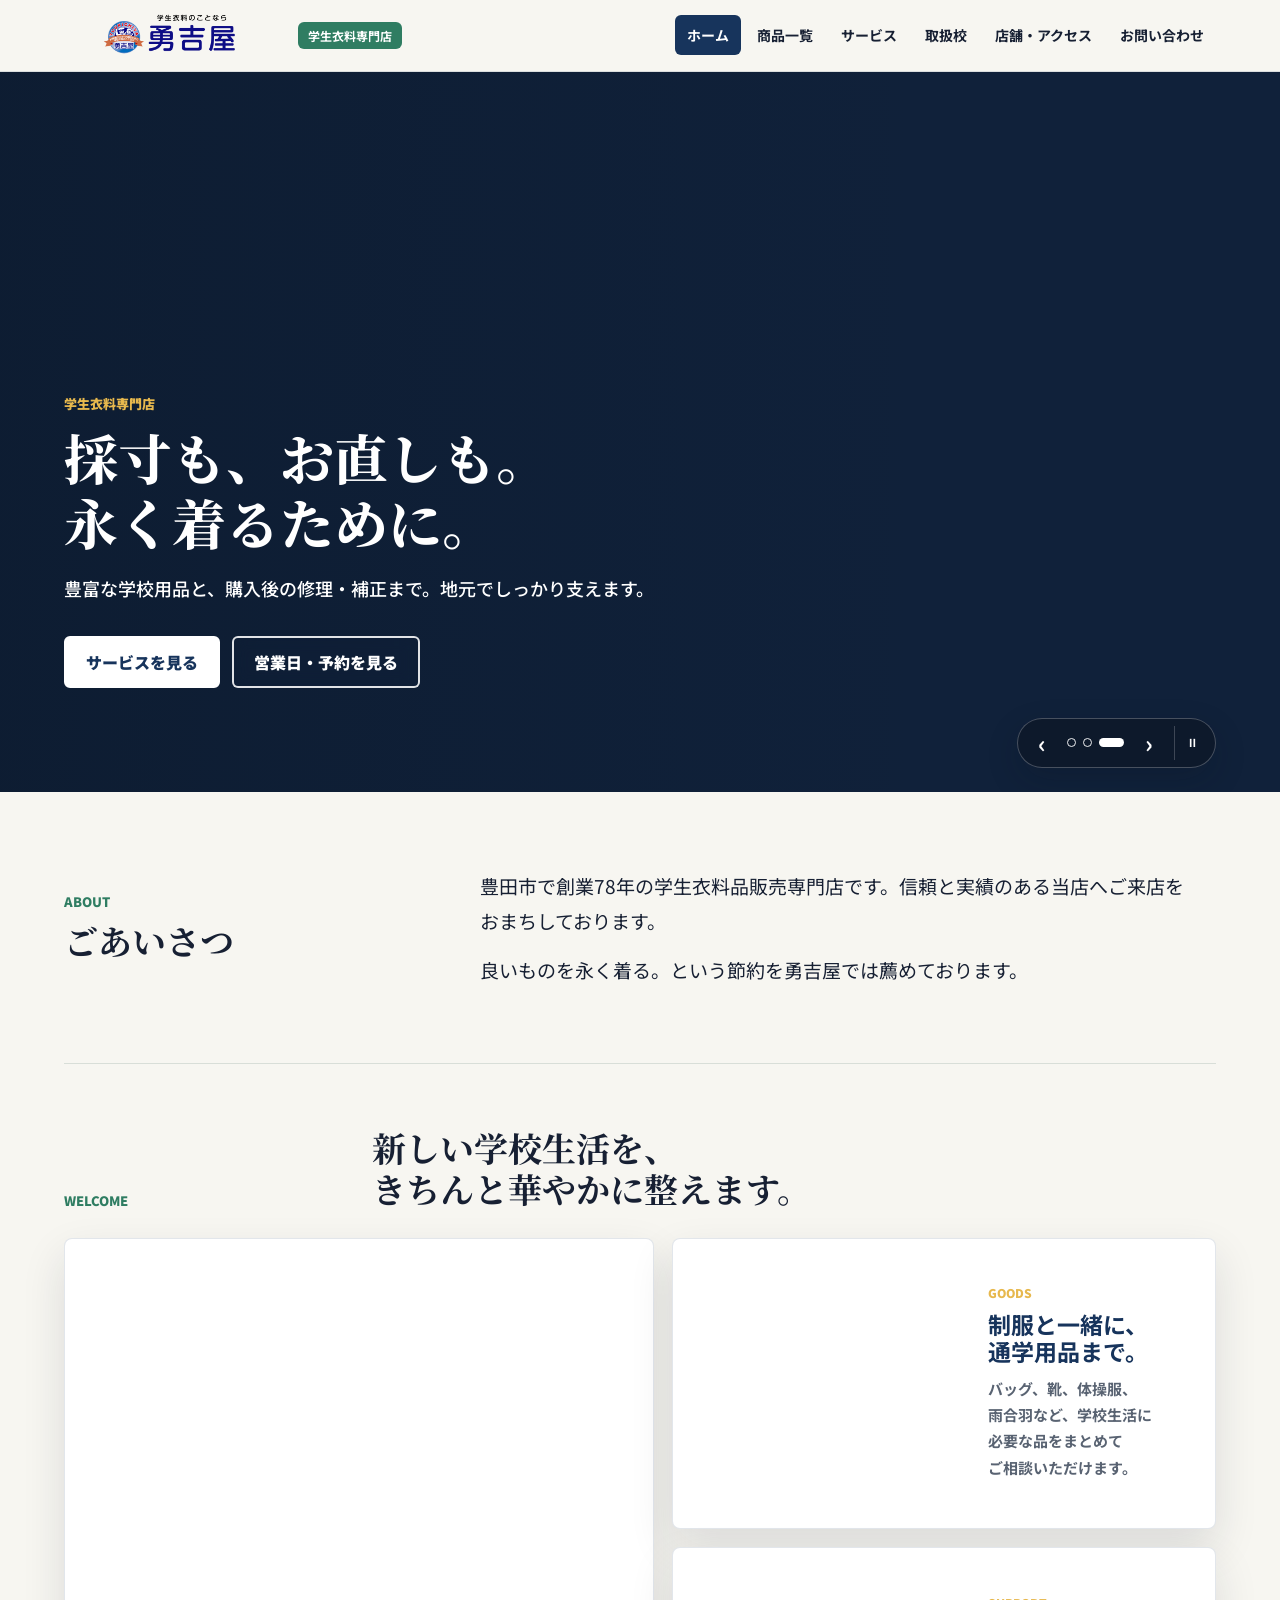
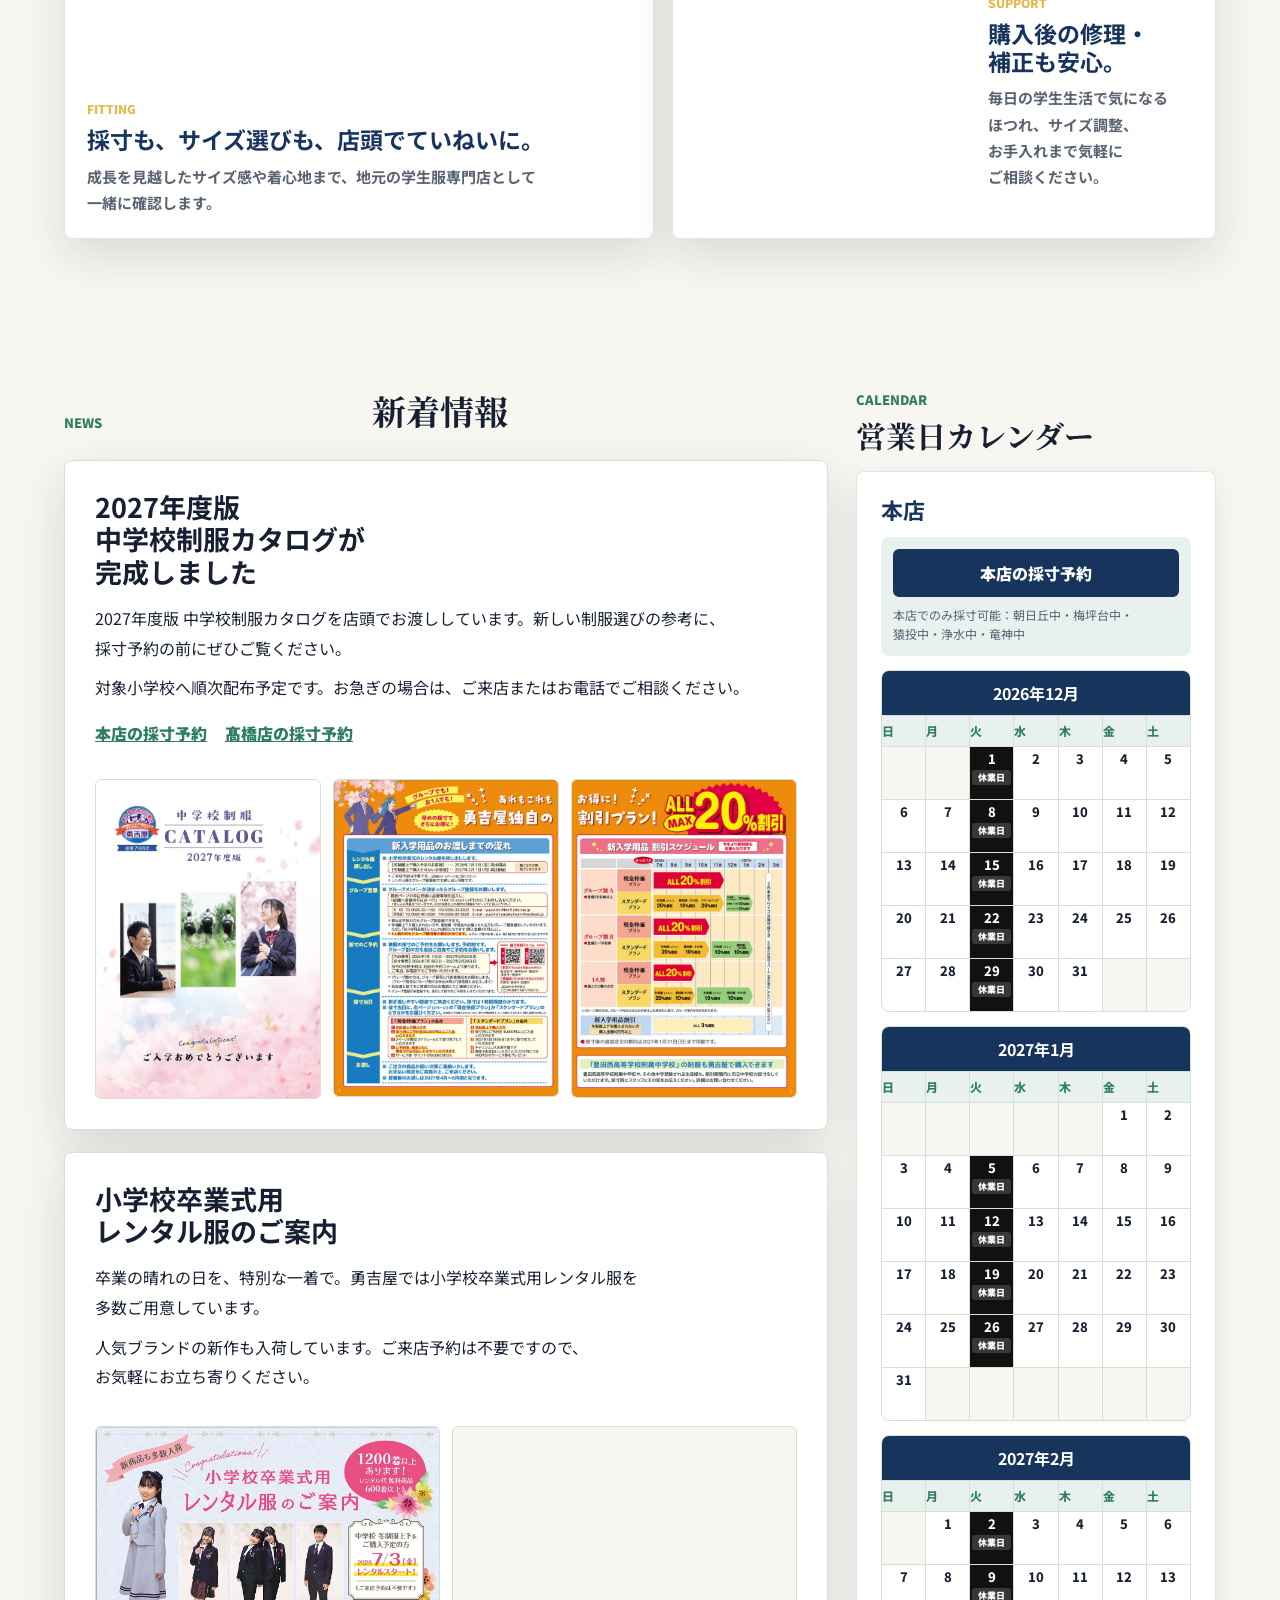
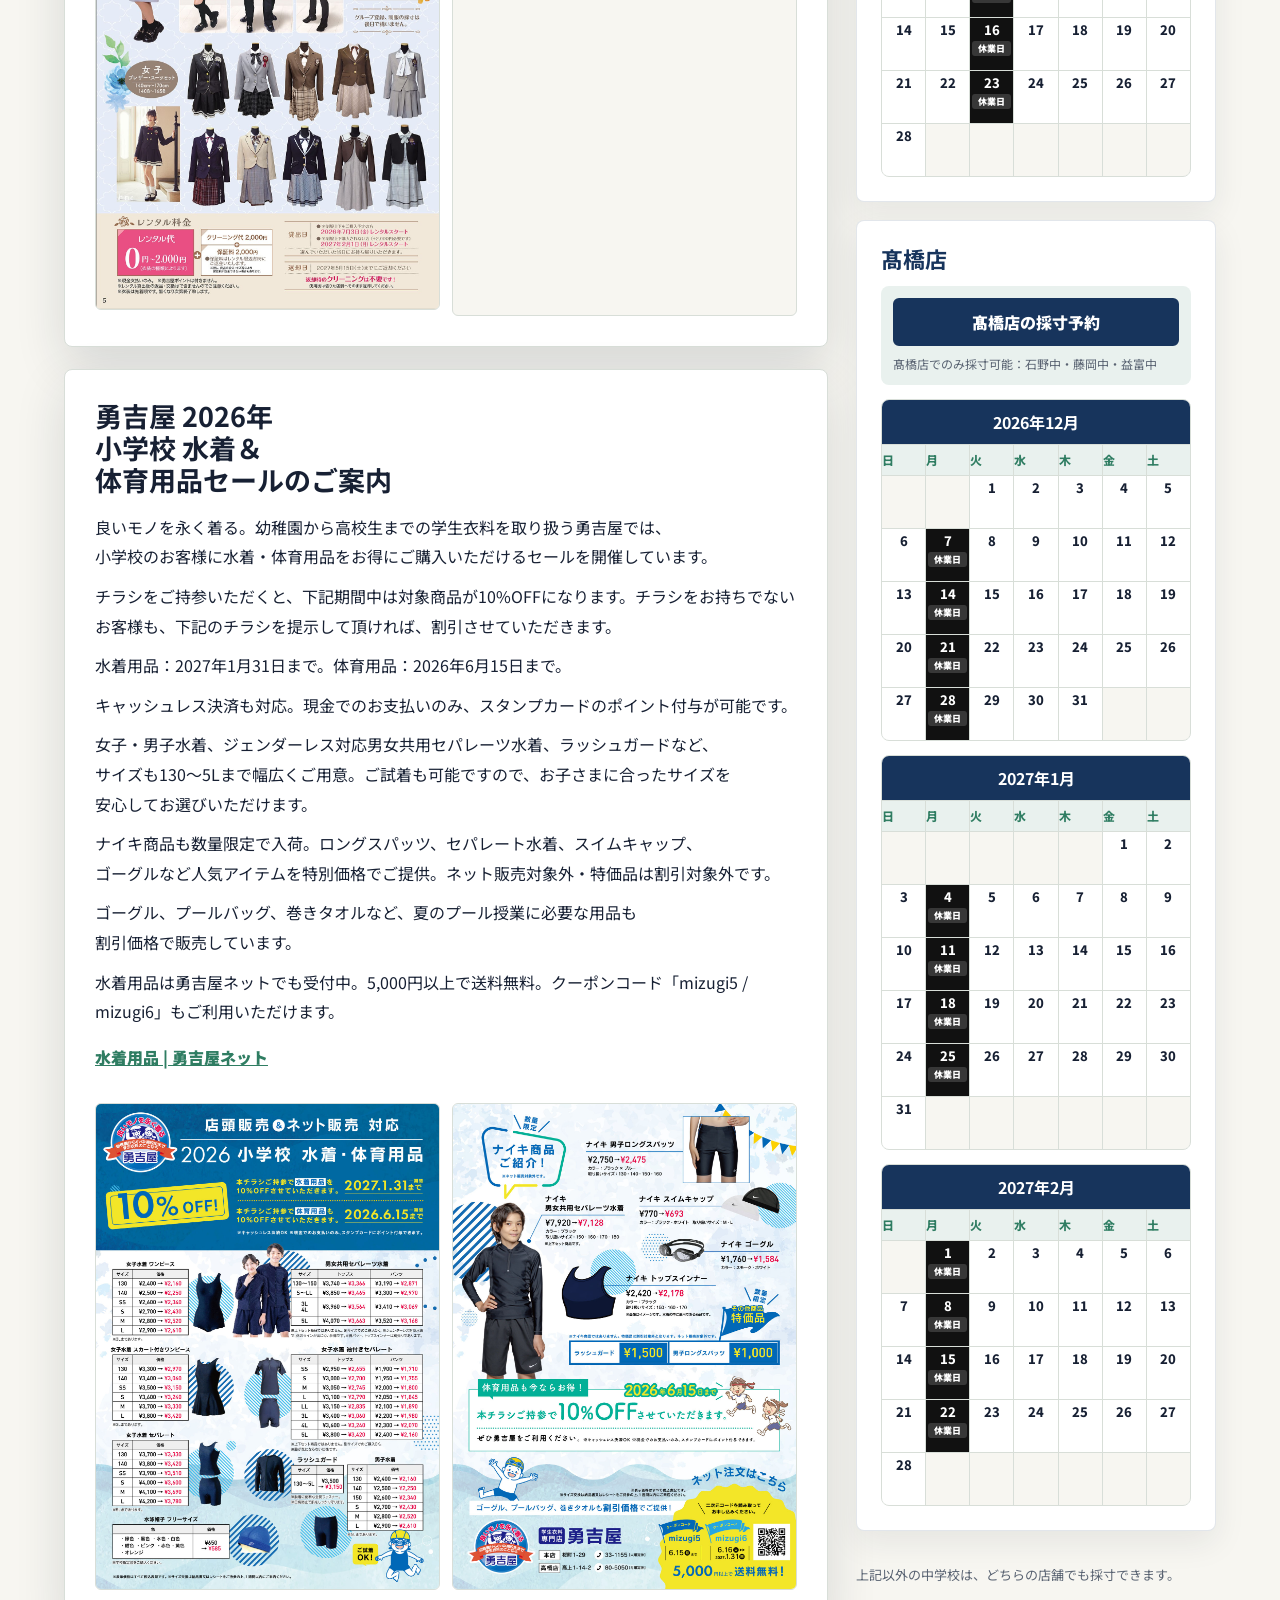
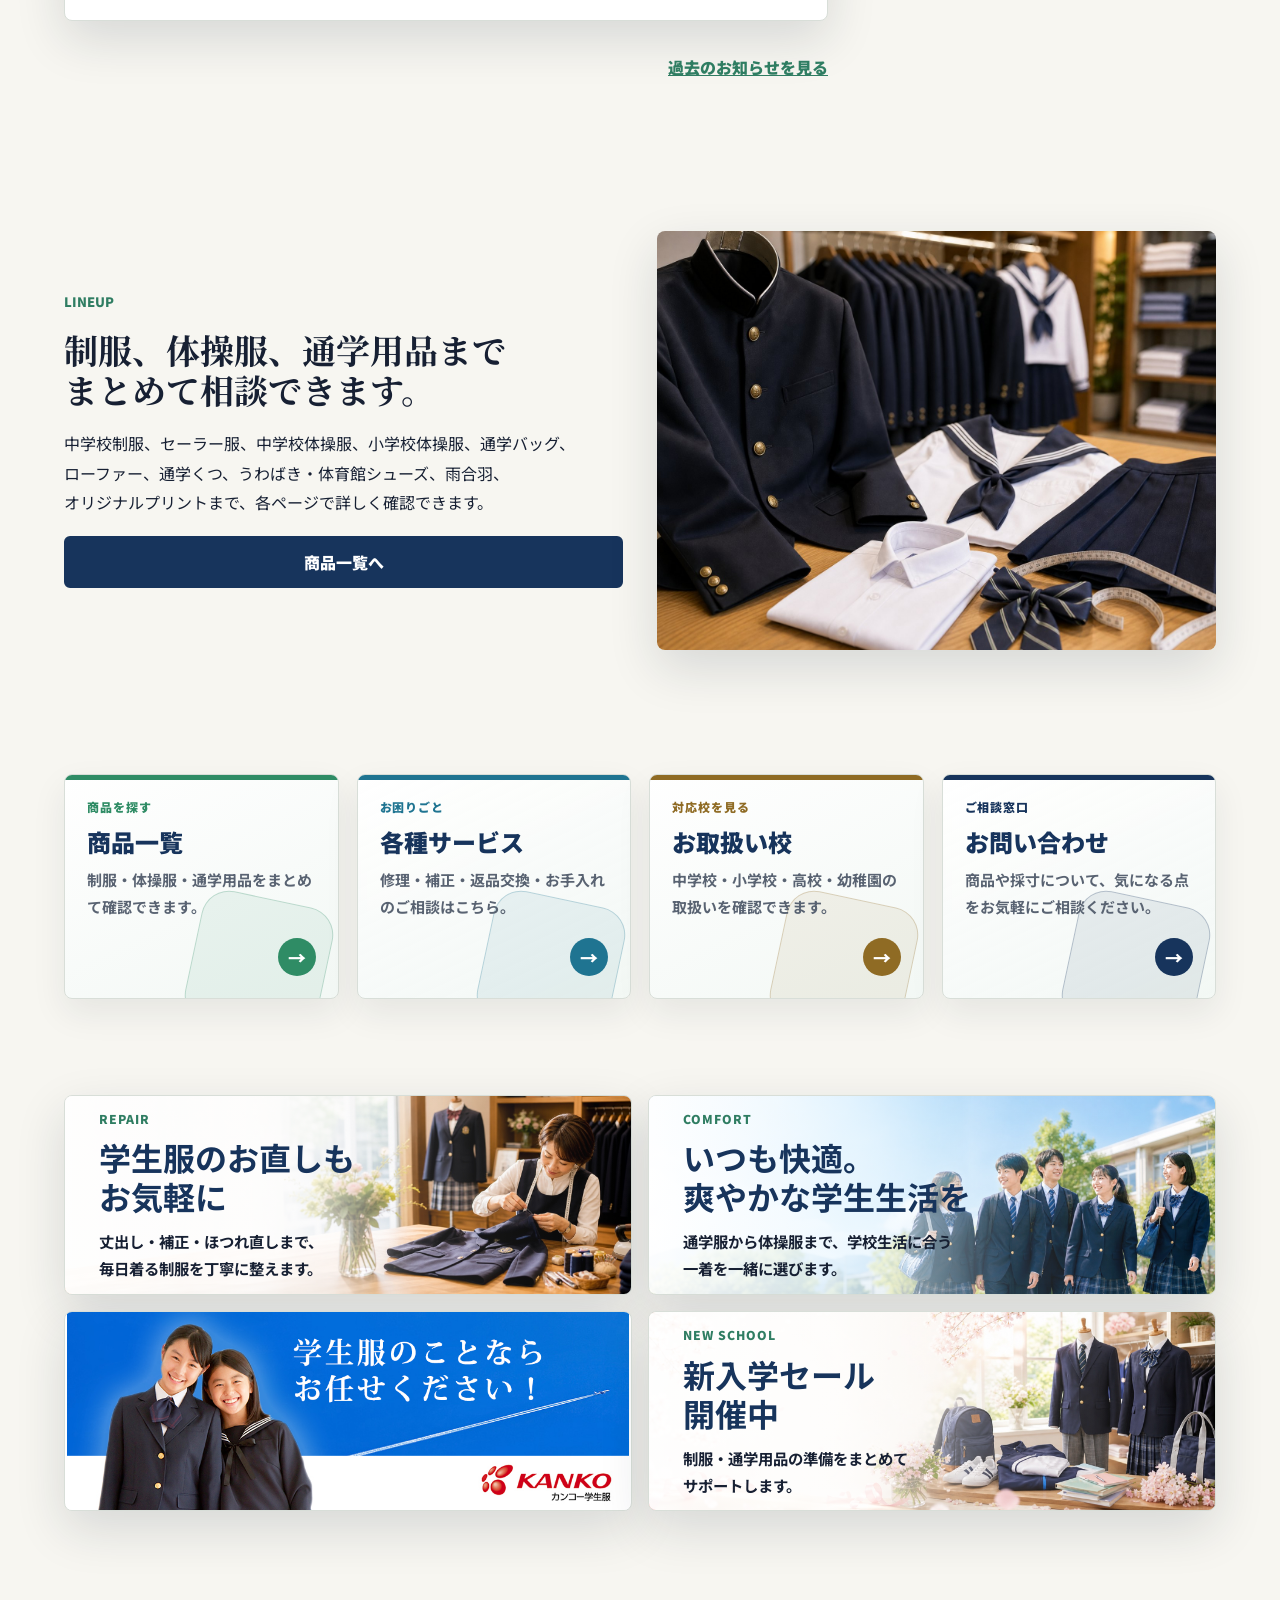
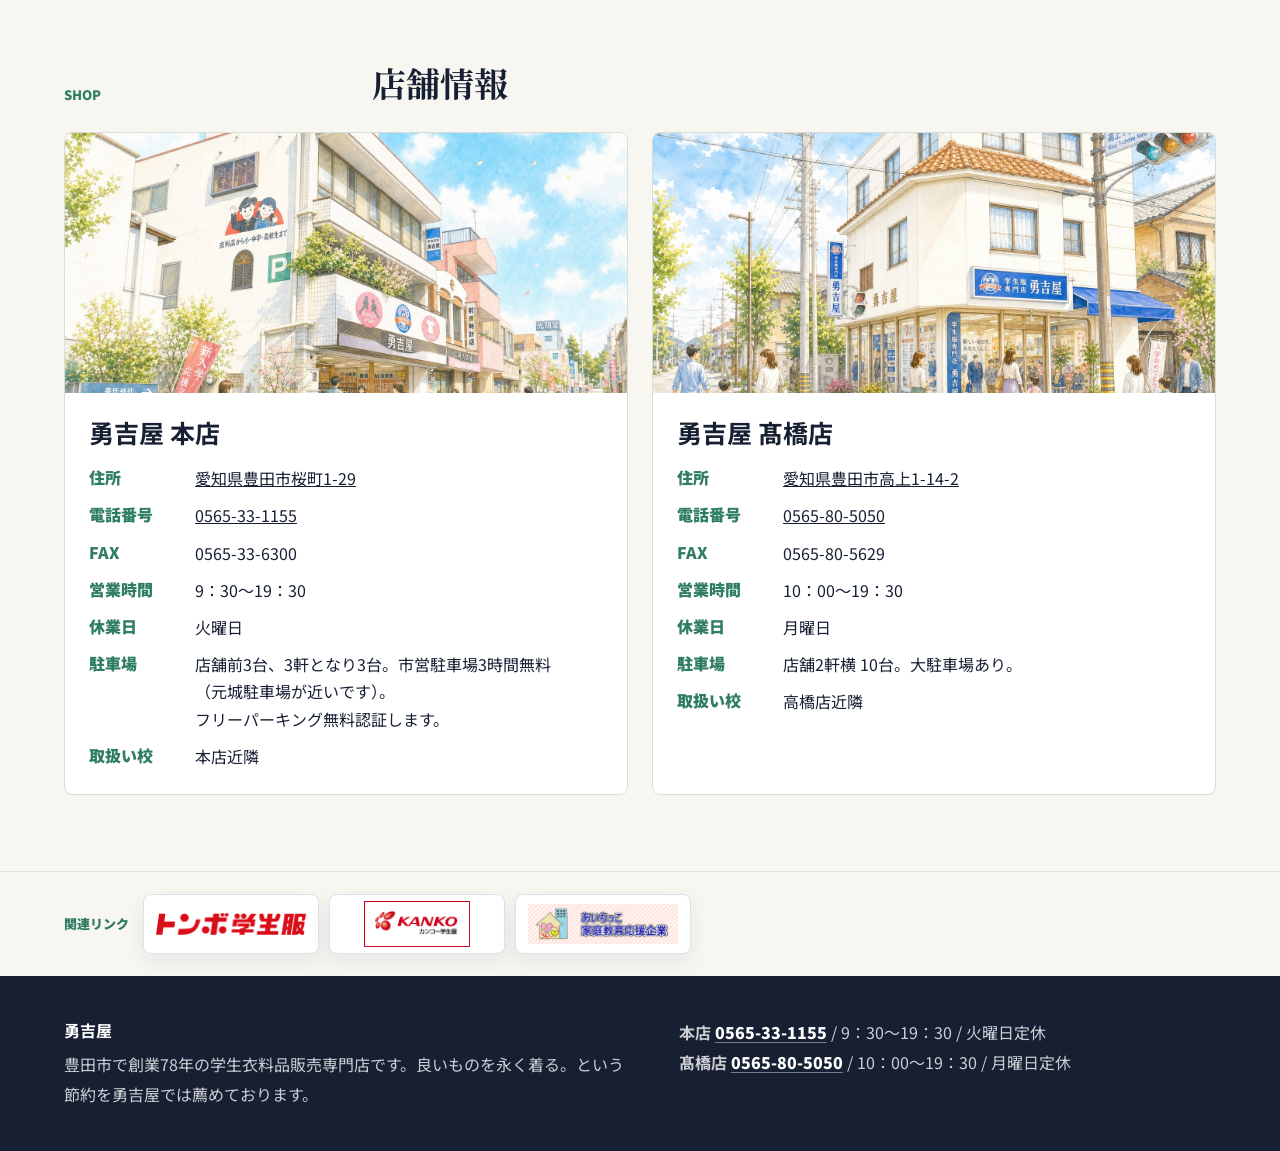
==== index.html @ d7fb1fb3 "Add responsive homepage hero slider" ====
<!doctype html>
<html lang="ja">
<head>
  <meta charset="utf-8">
  <meta name="viewport" content="width=device-width, initial-scale=1">
  <title>豊田市の学生服・体操服・通学用品専門店 | 勇吉屋</title>
  <meta name="description" content="豊田市で創業78年の学生衣料品販売専門店。学生服、セーラー服、体操服、通学用品、修理・補正、取扱校、店舗情報をご案内します。">
  <link rel="preconnect" href="https://fonts.googleapis.com">
  <link rel="preconnect" href="https://fonts.gstatic.com" crossorigin>
  <link href="https://fonts.googleapis.com/css2?family=Noto+Sans+JP:wght@400;500;700;900&family=Noto+Serif+JP:wght@600;800&display=swap" rel="stylesheet">
  <link rel="icon" href="assets/original/logo.png">
  <link rel="stylesheet" href="assets/css/styles.css">
</head>
<body data-page="index.html">
  <header class="site-header">
    <a class="brand" href="index.html" aria-label="勇吉屋 ホーム">
      <img src="assets/original/logo.png" alt="豊田市内の勇吉屋へ">
      <span>学生衣料専門店</span>
    </a>
    <button class="menu-toggle" type="button" aria-expanded="false" aria-controls="site-nav"><span></span><span></span><span></span><b>メニュー</b></button>
    <nav class="site-nav" id="site-nav" aria-label="主要ナビゲーション">
      <a href="index.html" class="is-current">ホーム</a><a href="products.html" class="">商品一覧</a><a href="services.html" class="">サービス</a><a href="schools.html" class="">取扱校</a><a href="stores.html" class="">店舗・アクセス</a><a href="contact.html" class="">お問い合わせ</a>
    </nav>
  </header>
  <section class="hero-slider" data-hero-slider aria-roledescription="カルーセル" aria-label="勇吉屋のご案内">
    <div class="hero-slider__viewport">
      <article class="hero hero-slide hero-slide--entry is-active" data-hero-slide data-slide-label="新入学の準備" aria-hidden="false">
        <picture class="hero-slide__media">
          <source media="(max-width: 640px)" srcset="assets/generated/hero-slide-entry-mobile.jpg">
          <img src="assets/generated/hero-slide-entry.jpg" alt="桜の季節に勇吉屋本店へ向かう新入学生と家族のイメージ" fetchpriority="high" decoding="async">
        </picture>
        <span class="hero-slide__shade" aria-hidden="true"></span>
        <div class="hero__inner">
          <p class="eyebrow">新入学の準備</p>
          <h1><span class="title-line">新しい一歩を、</span><span class="title-line">地元の勇吉屋から。</span></h1>
          <p class="hero__lead"><span class="mobile-line">採寸から制服・体操服・通学用品まで。</span><span class="mobile-line">新しい学校生活を、まとめて整えます。</span></p>
          <div class="hero__actions"><a class="button button--light" href="products.html">商品を見る</a><a class="button button--ghost-light" href="schools.html">取扱校を探す</a></div>
        </div>
      </article>

      <article class="hero hero-slide hero-slide--takahashi" data-hero-slide data-slide-label="本店と髙橋店" aria-hidden="true">
        <picture class="hero-slide__media">
          <source media="(max-width: 640px)" srcset="assets/generated/hero-slide-takahashi-summer-mobile.jpg">
          <img src="assets/generated/hero-slide-takahashi-summer.jpg" alt="保護者と夏服の学生が勇吉屋髙橋店へ買い物に向かうイメージ" loading="lazy" decoding="async">
        </picture>
        <span class="hero-slide__shade" aria-hidden="true"></span>
        <div class="hero__inner">
          <p class="eyebrow">本店・髙橋店</p>
          <h2><span class="title-line">地域と学校を知る、</span><span class="title-line">二つの店。</span></h2>
          <p class="hero__lead"><span class="mobile-line hero-phrase">創業78年。</span><span class="mobile-line hero-phrase">成長に合う一着を、身近な専門店で。</span></p>
          <div class="hero__actions"><a class="button button--light" href="stores.html">店舗を確認</a><a class="button button--ghost-light" href="#calendar">営業日を見る</a></div>
        </div>
      </article>

      <article class="hero hero-slide hero-slide--fitting" data-hero-slide data-slide-label="採寸とお直し" aria-hidden="true">
        <picture class="hero-slide__media">
          <source media="(max-width: 640px)" srcset="assets/generated/hero-slide-fitting-mobile.jpg">
          <img src="assets/generated/hero-slide-fitting.jpg" alt="勇吉屋で学生服の採寸を受け、通学用品を選ぶ家族のイメージ" loading="lazy" decoding="async">
        </picture>
        <span class="hero-slide__shade" aria-hidden="true"></span>
        <div class="hero__inner">
          <p class="eyebrow">学生衣料専門店</p>
          <h2><span class="title-line">採寸も、お直しも。</span><span class="title-line">永く着るために。</span></h2>
          <p class="hero__lead"><span class="mobile-line">豊富な学校用品と、購入後の修理・補正まで。</span><span class="mobile-line">地元でしっかり支えます。</span></p>
          <div class="hero__actions"><a class="button button--light" href="services.html">サービスを見る</a><a class="button button--ghost-light" href="#calendar">営業日・予約を見る</a></div>
        </div>
      </article>
    </div>

    <div class="hero-slider__controls" aria-label="スライド操作">
      <button class="hero-slider__arrow" type="button" data-hero-prev aria-label="前のスライド">‹</button>
      <div class="hero-slider__dots" role="group" aria-label="表示するスライド">
        <button class="hero-slider__dot is-active" type="button" data-hero-dot="0" aria-label="1枚目 新入学の準備" aria-current="true"></button>
        <button class="hero-slider__dot" type="button" data-hero-dot="1" aria-label="2枚目 本店と髙橋店" aria-current="false"></button>
        <button class="hero-slider__dot" type="button" data-hero-dot="2" aria-label="3枚目 採寸とお直し" aria-current="false"></button>
      </div>
      <button class="hero-slider__arrow" type="button" data-hero-next aria-label="次のスライド">›</button>
      <button class="hero-slider__pause" type="button" data-hero-pause aria-label="自動再生を停止"><span aria-hidden="true">Ⅱ</span></button>
    </div>
    <p class="sr-only" data-hero-live aria-live="polite">1枚目 新入学の準備</p>
  </section>
  <main>

    <section class="section intro-band">
      <div class="section__heading">
        <p class="eyebrow">About</p>
        <h2>ごあいさつ</h2>
      </div>
      <div class="intro-copy">
        <p><span class="mobile-line">豊田市で創業78年の学生衣料品販売専門店です。</span><span class="mobile-line">信頼と実績のある当店へご来店をおまちしております。</span></p>
        <p><span class="mobile-line">良いものを永く着る。</span><span class="mobile-line">という節約を勇吉屋では薦めております。</span></p>
      </div>
    </section>

    <section class="section welcome-gallery" aria-label="勇吉屋でできること">
      <div class="section__heading">
        <p class="eyebrow">Welcome</p>
        <h2><span class="title-line">新しい学校生活を、</span><span class="title-line">きちんと華やかに整えます。</span></h2>
      </div>
      <div class="welcome-gallery__grid">
        <article class="welcome-card welcome-card--wide">
          <picture>
            <source media="(max-width: 640px)" srcset="assets/generated/illustration-fitting-mobile.jpg">
            <img src="assets/generated/illustration-fitting.jpg" alt="制服の採寸を相談している店頭イメージ" loading="lazy" decoding="async">
          </picture>
          <div class="welcome-card__body">
            <span class="welcome-card__kicker">Fitting</span>
            <h3>採寸も、サイズ選びも、店頭でていねいに。</h3>
            <p>成長を見越したサイズ感や着心地まで、地元の学生服専門店として一緒に確認します。</p>
          </div>
        </article>
        <article class="welcome-card welcome-card--goods">
          <picture>
            <source media="(max-width: 640px)" srcset="assets/generated/illustration-school-goods-mobile.jpg">
            <img src="assets/generated/illustration-school-goods.jpg" alt="通学バッグや靴など学校用品を並べたイメージ" loading="lazy" decoding="async">
          </picture>
          <div class="welcome-card__body">
            <span class="welcome-card__kicker">Goods</span>
            <h3>制服と一緒に、通学用品まで。</h3>
            <p>バッグ、靴、体操服、雨合羽など、学校生活に必要な品をまとめてご相談いただけます。</p>
          </div>
        </article>
        <article class="welcome-card welcome-card--service">
          <picture>
            <source media="(max-width: 640px)" srcset="assets/generated/illustration-shop-service-mobile.jpg">
            <img src="assets/generated/illustration-shop-service.jpg" alt="店頭で学生服を受け取る家族のイメージ" loading="lazy" decoding="async">
          </picture>
          <div class="welcome-card__body">
            <span class="welcome-card__kicker">Support</span>
            <h3>購入後の修理・補正も安心。</h3>
            <p>毎日の学生生活で気になるほつれ、サイズ調整、お手入れまで気軽にご相談ください。</p>
          </div>
        </article>
      </div>
    </section>

    <section class="section home-news-calendar">
      <div class="home-news-column">
        <div class="section__heading">
          <p class="eyebrow">News</p>
          <h2>新着情報</h2>
        </div>
        <div class="notice-list live-notice-list" data-hp-news-feed data-news-feed="https://kokotomo-sns.bantex.jp/api/public/hp-news/yuukichiya/latest.json" data-news-limit="3" data-news-fallback="[data-news-static-fallback]" hidden></div>
        <div class="notice-list" data-news-static-fallback>
        <article class="notice">
              <div class="notice__copy">
                <h3><span class="title-line">2027年度版</span><span class="title-line">中学校制服カタログが</span><span class="title-line">完成しました</span></h3>
                <p><span class="keep">2027年度版 中学校制服カタログ</span>を店頭でお渡ししています。新しい制服選びの参考に、採寸予約の前にぜひご覧ください。</p>
                <p>対象小学校へ順次配布予定です。お急ぎの場合は、ご来店またはお電話でご相談ください。</p>
                <div class="notice-actions">
                  <a class="text-link" href="https://airrsv.net/yuukichiya/calendar" target="_blank" rel="noopener noreferrer">本店の採寸予約</a>
                  <a class="text-link" href="https://airrsv.net/yuukichiyatakahashi/calendar" target="_blank" rel="noopener noreferrer">髙橋店の採寸予約</a>
                </div>
              </div>
              <div class="notice__media notice__media--three">
                <img src="assets/original/home/catalog-2027-01.jpg" alt="2027年度版 中学校制服カタログ 表紙" loading="lazy" decoding="async"><img src="assets/original/home/catalog-2027-02.jpg" alt="2027年度版 中学校制服カタログ 紙面" loading="lazy" decoding="async"><img src="assets/original/home/catalog-2027-03.jpg" alt="2027年度版 中学校制服カタログ 紙面" loading="lazy" decoding="async">
              </div>
            </article><article class="notice">
              <div class="notice__copy">
                <h3><span class="title-line">小学校卒業式用</span><span class="title-line">レンタル服のご案内</span></h3>
                <p>卒業の晴れの日を、特別な一着で。勇吉屋では<span class="keep">小学校卒業式用レンタル服</span>を多数ご用意しています。</p>
                <p>人気ブランドの新作も入荷しています。ご来店予約は不要ですので、お気軽にお立ち寄りください。</p>
              </div>
              <div class="notice__media">
                <img src="assets/original/home/rental-2026-01.jpg" alt="小学校卒業式用レンタル服のご案内 女子" loading="lazy" decoding="async"><img src="assets/original/home/rental-2026-02.jpg" alt="小学校卒業式用レンタル服のご案内 男子" loading="lazy" decoding="async">
              </div>
            </article><article class="notice">
              <div class="notice__copy">
                <h3><span class="title-line">勇吉屋 2026年</span><span class="title-line">小学校 水着＆</span><span class="title-line">体育用品セールのご案内</span></h3>
                <p>良いモノを永く着る。<span class="keep">幼稚園から高校生まで</span>の<span class="keep">学生衣料</span>を取り扱う勇吉屋では、<span class="keep">小学校のお客様</span>に<span class="keep">水着・体育用品</span>をお得にご購入いただけるセールを開催しています。</p><p>チラシをご持参いただくと、下記期間中は対象商品が<span class="keep">10%OFF</span>になります。チラシをお持ちでないお客様も、下記のチラシを提示して頂ければ、割引させていただきます。</p><p>水着用品：<span class="keep">2027年1月31日</span>まで。体育用品：<span class="keep">2026年6月15日</span>まで。</p><p><span class="keep">キャッシュレス決済</span>も対応。現金でのお支払いのみ、<span class="keep">スタンプカード</span>のポイント付与が可能です。</p><p><span class="keep">女子・男子水着</span>、<span class="keep">ジェンダーレス対応</span><span class="keep">男女共用セパレーツ水着</span>、<span class="keep">ラッシュガード</span>など、サイズも<span class="keep">130〜5L</span>まで幅広くご用意。ご試着も可能ですので、お子さまに合ったサイズを安心してお選びいただけます。</p><p>ナイキ商品も数量限定で入荷。<span class="keep">ロングスパッツ</span>、<span class="keep">セパレート水着</span>、<span class="keep">スイムキャップ</span>、ゴーグルなど人気アイテムを特別価格でご提供。ネット販売対象外・特価品は割引対象外です。</p><p>ゴーグル、<span class="keep">プールバッグ</span>、<span class="keep">巻きタオル</span>など、夏のプール授業に必要な用品も割引価格で販売しています。</p><p>水着用品は<span class="keep">勇吉屋ネット</span>でも受付中。<span class="keep">5,000円以上</span>で<span class="keep">送料無料</span>。<span class="keep">クーポンコード</span>「mizugi5 / mizugi6」もご利用いただけます。</p>
                <a class="text-link" href="https://yuukichiya.base.shop/categories/5004492" target="_blank" rel="noopener noreferrer">水着用品 | 勇吉屋ネット</a>
              </div>
              <div class="notice__media">
                <img src="assets/original/notice-swim-2026-a.jpg" alt="勇吉屋 2026年 小学校 水着＆体育用品セールのご案内の告知画像"><img src="assets/original/notice-swim-2026-b.jpg" alt="勇吉屋 2026年 小学校 水着＆体育用品セールのご案内の告知画像">
              </div>
            </article>
        </div>
        <div class="news-archive-link">
          <a class="text-link" href="news.html">過去のお知らせを見る</a>
        </div>
      </div>
      <aside class="home-calendar-column" id="calendar" aria-label="営業日カレンダー">
        <div class="section__heading">
          <p class="eyebrow">Calendar</p>
          <h2>営業日カレンダー</h2>
        </div>
        <div class="calendar-stack">
          <article class="store-calendar">
            <div class="store-calendar__head">
              <h3>本店</h3>
            </div>
            <div class="store-calendar__reservation">
              <a class="button" href="https://airrsv.net/yuukichiya/calendar" target="_blank" rel="noopener noreferrer">本店の採寸予約</a>
              <p>本店でのみ採寸可能：朝日丘中・梅坪台中・猿投中・浄水中・竜神中</p>
            </div>
            <div class="month-calendar-list">
              <div class="shop-calendar-list" data-store-calendar="main"></div>
            </div>
          </article>
          <article class="store-calendar">
            <div class="store-calendar__head">
              <h3>髙橋店</h3>
            </div>
            <div class="store-calendar__reservation">
              <a class="button" href="https://airrsv.net/yuukichiyatakahashi/calendar" target="_blank" rel="noopener noreferrer">髙橋店の採寸予約</a>
              <p>髙橋店でのみ採寸可能：石野中・藤岡中・益富中</p>
            </div>
            <div class="month-calendar-list">
              <div class="shop-calendar-list" data-store-calendar="takahashi"></div>
            </div>
          </article>
        </div>
        <p class="calendar-note">上記以外の中学校は、どちらの店舗でも採寸できます。</p>
      </aside>
    </section>

    <section class="section split-feature">
      <div>
        <p class="eyebrow">Lineup</p>
        <h2><span class="title-line">制服、体操服、通学用品まで</span><span class="title-line">まとめて相談できます。</span></h2>
        <p><span class="keep">中学校制服</span>、<span class="keep">セーラー服</span>、<span class="keep">中学校体操服</span>、<span class="keep">小学校体操服</span>、<span class="keep">通学バッグ</span>、<span class="keep">ローファー</span>、<span class="keep">通学くつ</span>、<span class="keep">うわばき・体育館シューズ</span>、<span class="keep">雨合羽</span>、<span class="keep">オリジナルプリント</span>まで、各ページで詳しく確認できます。</p>
        <a class="button" href="products.html">商品一覧へ</a>
      </div>
      <picture class="feature-image"><source media="(max-width: 640px)" srcset="assets/generated/uniform-closeup-mobile.jpg"><img src="assets/generated/uniform-closeup.jpg" alt="学生服と通学用品のアップ写真"></picture>
    </section>

    <section class="section quick-links" aria-label="主要メニュー">
      <a class="quick-link-card" href="products.html">
        <span class="quick-link-card__meta">商品を探す</span>
        <span class="quick-link-card__title">商品一覧</span>
        <span class="quick-link-card__text">制服・体操服・通学用品をまとめて確認できます。</span>
        <span class="quick-link-card__arrow" aria-hidden="true">→</span>
      </a>
      <a class="quick-link-card" href="services.html">
        <span class="quick-link-card__meta">お困りごと</span>
        <span class="quick-link-card__title">各種サービス</span>
        <span class="quick-link-card__text">修理・補正・返品交換・お手入れのご相談はこちら。</span>
        <span class="quick-link-card__arrow" aria-hidden="true">→</span>
      </a>
      <a class="quick-link-card" href="schools.html">
        <span class="quick-link-card__meta">対応校を見る</span>
        <span class="quick-link-card__title">お取扱い校</span>
        <span class="quick-link-card__text">中学校・小学校・高校・幼稚園の取扱いを確認できます。</span>
        <span class="quick-link-card__arrow" aria-hidden="true">→</span>
      </a>
      <a class="quick-link-card" href="contact.html">
        <span class="quick-link-card__meta">ご相談窓口</span>
        <span class="quick-link-card__title">お問い合わせ</span>
        <span class="quick-link-card__text">商品や採寸について、気になる点をお気軽にご相談ください。</span>
        <span class="quick-link-card__arrow" aria-hidden="true">→</span>
      </a>
    </section>

    <section class="section support-banner-strip" aria-label="勇吉屋のサービス案内">
      <div class="support-banner-grid">
        <article class="support-banner support-banner--repair">
          <img src="assets/generated/support-repair.jpg" alt="学生服のお直しや補正を相談できる店頭イメージ" loading="lazy" decoding="async">
          <div class="support-banner__copy">
            <p class="support-banner__label">Repair</p>
            <h3><span class="keep">学生服のお直しも</span><span class="keep">お気軽に</span></h3>
            <p>丈出し・補正・ほつれ直しまで、毎日着る制服を丁寧に整えます。</p>
          </div>
        </article>
        <article class="support-banner support-banner--life">
          <img src="assets/generated/support-life.jpg" alt="制服で快適に通学する学生生活のイメージ" loading="lazy" decoding="async">
          <div class="support-banner__copy">
            <p class="support-banner__label">Comfort</p>
            <h3><span class="keep">いつも快適。</span><span class="keep">爽やかな学生生活を</span></h3>
            <p>通学服から体操服まで、学校生活に合う一着を一緒に選びます。</p>
          </div>
        </article>
        <img class="support-banner-image support-banner-image--kanko" src="assets/original/home/hero-slider-03.jpg" alt="カンコー学生服の公式案内バナー" loading="lazy" decoding="async">
        <article class="support-banner support-banner--sale">
          <img src="assets/generated/support-sale.jpg" alt="新入学用品をそろえる春の店頭イメージ" loading="lazy" decoding="async">
          <div class="support-banner__copy">
            <p class="support-banner__label">New School</p>
            <h3><span class="keep">新入学セール</span><span class="keep">開催中</span></h3>
            <p>制服・通学用品の準備をまとめてサポートします。</p>
          </div>
        </article>
      </div>
    </section>

    <section class="section">
      <div class="section__heading">
        <p class="eyebrow">Shop</p>
        <h2>店舗情報</h2>
      </div>

  <div class="store-grid">
    <article class="store-card">
          <picture class="store-card__image"><source media="(max-width: 640px)" srcset="assets/generated/store-illustration-main-mobile.jpg"><img src="assets/generated/store-illustration-main.jpg" alt="勇吉屋 本店の店舗イメージ"></picture>
          <div class="store-card__body">
            <h3>勇吉屋 本店</h3>
            <dl>
              <dt>住所</dt><dd><a href="https://www.google.com/maps/search/?api=1&amp;query=%E6%84%9B%E7%9F%A5%E7%9C%8C%E8%B1%8A%E7%94%B0%E5%B8%82%E6%A1%9C%E7%94%BA1-29" target="_blank" rel="noopener noreferrer">愛知県豊田市桜町1-29</a></dd>
              <dt>電話番号</dt><dd><a href="tel:0565331155">0565-33-1155</a></dd>
              <dt>FAX</dt><dd>0565-33-6300</dd>
              <dt>営業時間</dt><dd>9：30～19：30</dd>
              <dt>休業日</dt><dd>火曜日</dd>
              <dt>駐車場</dt><dd>店舗前3台、3軒となり3台。市営駐車場3時間無料（元城駐車場が近いです）。<span class="keep">フリーパーキング</span>無料認証します。</dd>
              <dt>取扱い校</dt><dd>本店近隣</dd>
            </dl>
          </div>
        </article><article class="store-card">
          <picture class="store-card__image"><source media="(max-width: 640px)" srcset="assets/generated/store-illustration-takahashi-mobile.jpg"><img src="assets/generated/store-illustration-takahashi.jpg" alt="勇吉屋 髙橋店の店舗イメージ"></picture>
          <div class="store-card__body">
            <h3>勇吉屋 髙橋店</h3>
            <dl>
              <dt>住所</dt><dd><a href="https://www.google.com/maps/search/?api=1&amp;query=%E6%84%9B%E7%9F%A5%E7%9C%8C%E8%B1%8A%E7%94%B0%E5%B8%82%E9%AB%98%E4%B8%8A1-14-2" target="_blank" rel="noopener noreferrer">愛知県豊田市高上1-14-2</a></dd>
              <dt>電話番号</dt><dd><a href="tel:0565805050">0565-80-5050</a></dd>
              <dt>FAX</dt><dd>0565-80-5629</dd>
              <dt>営業時間</dt><dd>10：00～19：30</dd>
              <dt>休業日</dt><dd>月曜日</dd>
              <dt>駐車場</dt><dd>店舗2軒横 10台。大駐車場あり。</dd>
              <dt>取扱い校</dt><dd>高橋店近隣</dd>
            </dl>
          </div>
        </article>
  </div>
    </section>
  
  </main>
  <section class="partner-links" aria-label="関連リンク">
    <div class="partner-links__inner">
      <span class="partner-links__label">関連リンク</span>
      <div class="partner-banner-list">
        <a class="partner-banner partner-banner--tombow" href="https://www.tombow.gr.jp/" target="_blank" rel="noopener noreferrer" aria-label="トンボ学生服 公式サイト"><img src="assets/original/partner-banners/tombow.png" alt="トンボ学生服"></a>
        <a class="partner-banner partner-banner--kanko" href="https://kanko-gakuseifuku.co.jp/" target="_blank" rel="noopener noreferrer" aria-label="カンコー学生服 公式サイト"><img src="assets/original/partner-banners/kanko.gif" alt="KANKO カンコー学生服"></a>
        <a class="partner-banner partner-banner--aichikko" href="https://www.pref.aichi.jp/site/kateikyouiku2/katei-ouenkigyou-bosyu.html" target="_blank" rel="noopener noreferrer" aria-label="あいちっこ 家庭教育応援企業"><img src="assets/original/partner-banners/aichikko.png" alt="あいちっこ 家庭教育応援企業"></a>
      </div>
    </div>
  </section>
  <footer class="site-footer">
    <div>
      <strong>勇吉屋</strong>
      <p>豊田市で<span class="keep">創業78年</span>の<span class="keep">学生衣料品販売専門店</span>です。良いものを永く着る。という節約を勇吉屋では薦めております。</p>
    </div>
    <div class="footer-stores">
      <p><b>本店</b> <a href="tel:0565331155">0565-33-1155</a> / 9：30～19：30 / 火曜日定休</p><p><b>髙橋店</b> <a href="tel:0565805050">0565-80-5050</a> / 10：00～19：30 / 月曜日定休</p>
    </div>
  </footer>
  <script src="assets/js/site.js"></script>
  <script src="assets/js/hp-news-feed.js?v=mobile-fold-1"></script>
</body>
</html>
---- assets/css/styles.css ----
:root {
  --ink: #172033;
  --muted: #596372;
  --navy: #17345c;
  --green: #2f7d62;
  --gold: #e7b84d;
  --red: #b64f43;
  --paper: #f7f6f1;
  --mist: #e9f1ee;
  --line: #d8ded8;
  --white: #ffffff;
  --shadow: 0 18px 50px rgba(23, 32, 51, .14);
}

* {
  box-sizing: border-box;
}

html {
  color: var(--ink);
  font-family: "Noto Sans JP", "Hiragino Kaku Gothic ProN", "Yu Gothic", Meiryo, sans-serif;
  line-break: strict;
  scroll-behavior: smooth;
}

body {
  margin: 0;
  background: var(--paper);
}

img {
  display: block;
  max-width: 100%;
}

picture {
  display: block;
}

a {
  color: inherit;
}

p,
li,
dd {
  text-wrap: pretty;
  word-break: normal;
  overflow-wrap: break-word;
}

@supports (word-break: auto-phrase) {
  p,
  li,
  dd,
  h1,
  h2,
  h3 {
    word-break: auto-phrase;
  }
}

h1,
h2,
h3 {
  margin: 0;
  line-height: 1.2;
  letter-spacing: 0;
  text-wrap: balance;
  word-break: normal;
  overflow-wrap: normal;
}

p {
  margin: 0;
  line-height: 1.85;
}

.sr-only {
  position: absolute;
  width: 1px;
  height: 1px;
  padding: 0;
  margin: -1px;
  overflow: hidden;
  clip: rect(0, 0, 0, 0);
  white-space: nowrap;
  border: 0;
}

.site-header {
  position: sticky;
  top: 0;
  z-index: 20;
  display: flex;
  align-items: center;
  justify-content: space-between;
  gap: 24px;
  padding: 12px 5vw;
  background: rgba(247, 246, 241, .95);
  border-bottom: 1px solid rgba(23, 52, 92, .12);
  backdrop-filter: blur(14px);
}

.brand {
  display: inline-flex;
  align-items: center;
  gap: 14px;
  min-width: 0;
  text-decoration: none;
}

.brand img {
  width: min(220px, 42vw);
  height: auto;
}

.brand span {
  display: inline-flex;
  padding: 5px 10px;
  color: var(--white);
  background: var(--green);
  border-radius: 6px;
  font-size: 12px;
  font-weight: 700;
  white-space: nowrap;
}

.site-nav {
  display: flex;
  align-items: center;
  gap: 4px;
}

.site-nav a {
  padding: 10px 12px;
  border-radius: 6px;
  color: var(--ink);
  font-size: 14px;
  font-weight: 700;
  text-decoration: none;
}

.site-nav a:hover,
.site-nav a.is-current {
  color: var(--white);
  background: var(--navy);
}

.menu-toggle {
  display: none;
  align-items: center;
  gap: 5px;
  border: 0;
  background: transparent;
  color: var(--ink);
  font: inherit;
  font-weight: 700;
}

.menu-toggle span {
  display: block;
  width: 18px;
  height: 2px;
  background: currentColor;
}

.menu-toggle b {
  margin-left: 4px;
  font-size: 12px;
}

.hero-slider {
  position: relative;
  min-height: min(720px, 82svh);
  overflow: clip;
  isolation: isolate;
  background: #10213a;
}

.hero-slider__viewport {
  position: absolute;
  inset: 0;
}

.hero {
  display: grid;
  align-items: end;
  min-height: 100%;
  padding: 120px 5vw 104px;
  color: var(--white);
  background-position: center;
  background-size: cover;
  background-repeat: no-repeat;
}

.hero-slide {
  position: absolute;
  inset: 0;
  opacity: 0;
  visibility: hidden;
  pointer-events: none;
  transition: opacity .8s ease, visibility 0s linear .8s;
}

.hero-slide.is-active {
  z-index: 1;
  opacity: 1;
  visibility: visible;
  pointer-events: auto;
  transition-delay: 0s;
}

.hero-slide__media,
.hero-slide__shade {
  position: absolute;
  inset: 0;
}

.hero-slide__media img {
  width: 100%;
  height: 100%;
  object-fit: cover;
  object-position: center;
}

.hero-slide__shade {
  background: linear-gradient(90deg, rgba(13, 24, 40, .86) 0%, rgba(13, 24, 40, .66) 39%, rgba(13, 24, 40, .14) 64%, rgba(13, 24, 40, .03) 100%);
}

.hero-slide--fitting .hero-slide__shade {
  background: linear-gradient(90deg, rgba(10, 23, 40, .44) 0%, rgba(10, 23, 40, .18) 42%, rgba(10, 23, 40, 0) 72%);
}

.hero-slide--takahashi .hero-slide__shade {
  background: linear-gradient(90deg, rgba(10, 27, 44, .88) 0%, rgba(10, 27, 44, .68) 39%, rgba(10, 27, 44, .17) 64%, rgba(10, 27, 44, .03) 100%);
}

.hero__inner {
  position: relative;
  z-index: 2;
  width: min(760px, 100%);
  transition: opacity .55s ease .16s, transform .55s ease .16s;
}

.hero-slide:not(.is-active) .hero__inner {
  opacity: 0;
  transform: translateY(14px);
}

.eyebrow {
  color: var(--green);
  font-size: 13px;
  font-weight: 900;
  line-height: 1.4;
  text-transform: uppercase;
}

.hero .eyebrow,
.page-hero .eyebrow {
  color: var(--gold);
}

.hero h1,
.hero h2 {
  margin-top: 12px;
  font-family: "Noto Serif JP", serif;
  font-size: 54px;
  font-weight: 800;
}

.title-line {
  display: block;
}

.mobile-line {
  display: inline;
}

.hero-phrase {
  display: inline-block;
  max-width: 100%;
  white-space: nowrap;
}

.keep,
.tag-list span {
  white-space: nowrap;
}

.hero__lead {
  width: min(680px, 100%);
  margin-top: 18px;
  font-size: 18px;
  font-weight: 500;
}

.hero__actions {
  display: flex;
  flex-wrap: wrap;
  gap: 12px;
  margin-top: 30px;
}

.button {
  display: inline-flex;
  align-items: center;
  justify-content: center;
  min-height: 46px;
  padding: 12px 20px;
  border: 2px solid var(--navy);
  border-radius: 6px;
  background: var(--navy);
  color: var(--white);
  font-weight: 900;
  text-decoration: none;
}

.button--light {
  border-color: var(--white);
  background: var(--white);
  color: var(--navy);
}

.button--ghost-light {
  border-color: rgba(255, 255, 255, .88);
  background: rgba(15, 34, 58, .28);
  color: var(--white);
  backdrop-filter: blur(8px);
}

.button--outline {
  border-color: var(--navy);
  background: rgba(255, 255, 255, .42);
  color: var(--navy);
}

.hero-slider__controls {
  position: absolute;
  right: 5vw;
  bottom: 24px;
  z-index: 4;
  display: flex;
  align-items: center;
  gap: 8px;
  padding: 7px;
  border: 1px solid rgba(255, 255, 255, .24);
  border-radius: 999px;
  background: rgba(13, 24, 40, .78);
  box-shadow: 0 12px 32px rgba(9, 18, 31, .2);
  backdrop-filter: blur(12px);
}

.hero-slider__arrow,
.hero-slider__pause,
.hero-slider__dot {
  appearance: none;
  border: 0;
  color: var(--white);
  background: transparent;
  cursor: pointer;
}

.hero-slider__arrow,
.hero-slider__pause {
  display: inline-grid;
  width: 34px;
  height: 34px;
  place-items: center;
  border-radius: 50%;
  font: 700 24px/1 "Noto Sans JP", sans-serif;
}

.hero-slider__pause {
  border-left: 1px solid rgba(255, 255, 255, .2);
  border-radius: 0 50% 50% 0;
  font-size: 11px;
  letter-spacing: -2px;
}

.hero-slider__arrow:hover,
.hero-slider__pause:hover {
  background: rgba(255, 255, 255, .14);
}

.hero-slider__dots {
  display: flex;
  align-items: center;
  gap: 7px;
}

.hero-slider__dot {
  width: 9px;
  height: 9px;
  padding: 0;
  border: 1px solid rgba(255, 255, 255, .92);
  border-radius: 50%;
}

.hero-slider__dot.is-active {
  width: 25px;
  border-radius: 999px;
  background: var(--white);
}

.hero-slider__arrow:focus-visible,
.hero-slider__pause:focus-visible,
.hero-slider__dot:focus-visible {
  outline: 3px solid var(--gold);
  outline-offset: 2px;
}

.page-hero {
  min-height: 380px;
  display: grid;
  align-items: end;
  padding: 120px 5vw 54px;
  color: var(--white);
  background-position: center;
  background-size: cover;
  background-repeat: no-repeat;
}

.page-hero div {
  width: min(820px, 100%);
}

.page-hero h1 {
  margin-top: 10px;
  font-family: "Noto Serif JP", serif;
  font-size: 46px;
}

.page-hero p:not(.eyebrow) {
  margin-top: 16px;
  font-size: 17px;
}

.section {
  width: min(1180px, calc(100% - 10vw));
  margin: 0 auto;
  padding: 76px 0;
}

.section__heading {
  display: grid;
  grid-template-columns: minmax(180px, 280px) 1fr;
  gap: 28px;
  align-items: end;
  margin-bottom: 28px;
}

.section__heading h2,
.split-feature h2,
.feature-note h2,
.info-card h2,
.product-item h2,
.school-card h2 {
  font-family: "Noto Serif JP", serif;
  font-size: 34px;
}

.intro-band {
  display: grid;
  grid-template-columns: minmax(220px, 380px) 1fr;
  gap: 36px;
  align-items: center;
  border-bottom: 1px solid var(--line);
}

.intro-band .section__heading {
  display: block;
  margin-bottom: 0;
}

.intro-band .section__heading h2 {
  margin-top: 10px;
  white-space: nowrap;
}

.intro-copy {
  display: grid;
  gap: 14px;
  max-width: 760px;
  font-size: 19px;
}

.welcome-gallery {
  padding-top: 64px;
}

.welcome-gallery__grid {
  display: grid;
  grid-template-columns: minmax(0, 1.04fr) minmax(0, .96fr);
  grid-template-areas:
    "fitting goods"
    "fitting service";
  gap: 18px;
}

.welcome-card {
  display: grid;
  grid-template-columns: minmax(0, .92fr) minmax(230px, .78fr);
  overflow: hidden;
  min-width: 0;
  border: 1px solid rgba(23, 52, 92, .12);
  border-radius: 8px;
  background: var(--white);
  box-shadow: 0 18px 44px rgba(23, 32, 51, .12);
}

.welcome-card--wide {
  grid-area: fitting;
  grid-template-columns: 1fr;
}

.welcome-card--goods {
  grid-area: goods;
}

.welcome-card--service {
  grid-area: service;
}

.welcome-card picture {
  min-height: 0;
}

.welcome-card img {
  width: 100%;
  height: 100%;
  min-height: 220px;
  object-fit: cover;
}

.welcome-card--wide img {
  height: auto;
  aspect-ratio: 4 / 3;
}

.welcome-card__body {
  display: grid;
  align-content: center;
  gap: 10px;
  padding: 22px;
}

.welcome-card__kicker {
  color: var(--gold);
  font-size: 12px;
  font-weight: 900;
  line-height: 1.2;
  text-transform: uppercase;
}

.welcome-card h3 {
  color: var(--navy);
  font-size: 23px;
}

.welcome-card p {
  color: var(--muted);
  font-size: 15px;
  font-weight: 700;
  line-height: 1.75;
}

.notice-list {
  display: grid;
  gap: 28px;
}

.notice-list[hidden] {
  display: none !important;
}

.notice,
.product-item,
.school-card,
.split-feature {
  display: grid;
  grid-template-columns: 1fr 1fr;
  gap: 34px;
  align-items: center;
  min-width: 0;
}

.notice {
  align-items: start;
  padding: 30px;
  border: 1px solid var(--line);
  border-radius: 8px;
  background: var(--white);
  box-shadow: var(--shadow);
}

.notice__copy h3 {
  margin-bottom: 16px;
  font-size: 27px;
}

.notice__copy p + p {
  margin-top: 10px;
}

.notice__details {
  display: inline-flex;
  width: fit-content;
  max-width: 100%;
  margin-bottom: 12px;
  padding: 6px 10px;
  border: 1px solid rgba(41, 139, 92, .22);
  border-radius: 8px;
  background: var(--mist);
  color: var(--green);
  font-size: 14px;
  font-weight: 900;
  line-height: 1.55;
}

.notice__media {
  display: grid;
  grid-template-columns: repeat(2, 1fr);
  gap: 12px;
  align-items: start;
}

.notice__media--three {
  grid-template-columns: repeat(3, minmax(0, 1fr));
}

.notice__media img {
  width: 100%;
  max-height: 560px;
  object-fit: contain;
  border: 1px solid var(--line);
  border-radius: 6px;
  background: var(--paper);
}

.notice-actions {
  display: flex;
  flex-wrap: wrap;
  gap: 0 18px;
}

.text-link {
  display: inline-flex;
  margin-top: 18px;
  color: var(--green);
  font-weight: 900;
}

.split-feature {
  width: min(1180px, calc(100% - 10vw));
}

.split-feature > div {
  display: grid;
  gap: 18px;
}

.split-feature picture img,
.product-item picture img {
  width: 100%;
  aspect-ratio: 4 / 3;
  object-fit: cover;
  border-radius: 8px;
  box-shadow: var(--shadow);
}

.split-feature .feature-image--contain img {
  aspect-ratio: 1 / 1;
  object-fit: contain;
  background: var(--white);
  border: 1px solid var(--line);
}

.quick-links {
  display: grid;
  grid-template-columns: repeat(4, 1fr);
  gap: 18px;
  padding-top: 48px;
  padding-bottom: 58px;
}

.support-banner-strip {
  padding-top: 38px;
}

.support-banner-grid {
  display: grid;
  grid-template-columns: repeat(2, minmax(0, 1fr));
  gap: 16px;
}

.support-banner,
.support-banner-image {
  position: relative;
  width: 100%;
  aspect-ratio: 930 / 328;
  overflow: hidden;
  border: 1px solid var(--line);
  border-radius: 8px;
  background: var(--white);
  box-shadow: var(--shadow);
}

.support-banner img {
  width: 100%;
  height: 100%;
  object-fit: cover;
}

.support-banner-image {
  display: block;
  object-fit: contain;
}

.support-banner img {
  position: absolute;
  inset: 0;
}

.support-banner::after {
  position: absolute;
  inset: 0;
  content: "";
  background: linear-gradient(90deg, rgba(255, 255, 255, .94) 0%, rgba(255, 255, 255, .78) 33%, rgba(255, 255, 255, .12) 63%, rgba(255, 255, 255, 0) 100%);
}

.support-banner--life::after {
  background: linear-gradient(90deg, rgba(255, 255, 255, .92) 0%, rgba(236, 248, 255, .76) 35%, rgba(255, 255, 255, .14) 64%, rgba(255, 255, 255, 0) 100%);
}

.support-banner__copy {
  position: relative;
  z-index: 1;
  display: flex;
  flex-direction: column;
  justify-content: center;
  width: min(62%, 430px);
  height: 100%;
  padding: 26px 34px;
  color: var(--ink);
}

.support-banner__label {
  margin: 0 0 8px;
  color: var(--green);
  font-size: .76rem;
  font-weight: 900;
  letter-spacing: .08em;
  text-transform: uppercase;
}

.support-banner h3 {
  margin: 0;
  color: var(--navy);
  font-family: var(--font-serif);
  font-size: 2rem;
  line-height: 1.22;
  text-wrap: balance;
}

.support-banner__copy > p:last-child {
  margin: 12px 0 0;
  max-width: 24em;
  font-size: .96rem;
  font-weight: 700;
  line-height: 1.75;
  text-wrap: pretty;
}

.quick-links a,
.info-card,
.store-card,
.contact-form,
.feature-note {
  min-width: 0;
  border: 1px solid var(--line);
  border-radius: 8px;
  background: var(--white);
}

.quick-links a {
  position: relative;
  display: grid;
  grid-template-rows: auto auto 1fr auto;
  gap: 10px;
  min-height: 190px;
  overflow: hidden;
  padding: 24px 22px 22px;
  background:
    linear-gradient(155deg, rgba(255, 255, 255, .98), rgba(242, 248, 245, .88));
  box-shadow: 0 14px 34px rgba(23, 32, 51, .08);
  isolation: isolate;
  text-decoration: none;
  transition: border-color .2s ease, box-shadow .2s ease, transform .2s ease;
}

.quick-links a::before {
  position: absolute;
  inset: 0 0 auto;
  height: 5px;
  background: var(--card-accent, var(--green));
  content: "";
}

.quick-links a::after {
  position: absolute;
  right: 12px;
  bottom: -34px;
  width: 132px;
  height: 132px;
  border: 1px solid rgba(47, 125, 98, .18);
  border: 1px solid color-mix(in srgb, var(--card-accent, var(--green)) 24%, transparent);
  border-radius: 28px;
  background: rgba(47, 125, 98, .07);
  background: color-mix(in srgb, var(--card-accent, var(--green)) 8%, transparent);
  content: "";
  transform: rotate(12deg);
  z-index: -1;
}

.quick-links a:nth-child(1) {
  --card-accent: #2f8c65;
}

.quick-links a:nth-child(2) {
  --card-accent: #1f7491;
}

.quick-links a:nth-child(3) {
  --card-accent: #8f6b24;
}

.quick-links a:nth-child(4) {
  --card-accent: #17345c;
}

.quick-links a:hover,
.quick-links a:focus-visible {
  border-color: rgba(47, 125, 98, .34);
  border-color: color-mix(in srgb, var(--card-accent, var(--green)) 42%, var(--line));
  box-shadow: 0 18px 40px rgba(23, 32, 51, .12);
  transform: translateY(-3px);
}

.quick-link-card__meta {
  color: var(--card-accent, var(--green));
  font-size: 12px;
  font-weight: 900;
  letter-spacing: .08em;
  line-height: 1.4;
}

.quick-link-card__title {
  color: var(--navy);
  font-size: 24px;
  font-weight: 900;
  line-height: 1.3;
  text-wrap: balance;
}

.quick-link-card__text {
  color: var(--muted);
  font-size: 15px;
  font-weight: 700;
  line-height: 1.75;
  text-wrap: pretty;
}

.quick-link-card__arrow {
  display: grid;
  place-items: center;
  width: 38px;
  height: 38px;
  margin-top: 8px;
  border-radius: 999px;
  background: var(--card-accent, var(--green));
  color: var(--white);
  font-size: 18px;
  font-weight: 900;
  justify-self: end;
  line-height: 1;
}

.home-news-calendar {
  display: grid;
  grid-template-columns: minmax(0, 1fr) minmax(300px, 360px);
  gap: 28px;
  align-items: start;
}

.home-news-column,
.home-calendar-column {
  min-width: 0;
}

.home-calendar-column {
  display: grid;
  gap: 18px;
}

.home-calendar-column .section__heading {
  display: block;
  margin-bottom: 0;
}

.home-calendar-column .section__heading h2 {
  margin-top: 8px;
  font-size: 30px;
}

.home-news-column .notice-list {
  gap: 22px;
}

.home-news-column .notice {
  grid-template-columns: 1fr;
}

.home-news-column .notice__media {
  grid-template-columns: repeat(2, minmax(0, 1fr));
}

.home-news-column .notice__media--three {
  grid-template-columns: repeat(3, minmax(0, 1fr));
}

.home-news-column .notice__media img:only-child {
  grid-column: 1 / -1;
}

.live-notice-list:not([hidden]) {
  margin-bottom: 22px;
}

.live-notice {
  grid-template-columns: minmax(0, 1fr);
}

.live-notice > .notice__copy,
.live-notice > .notice__media {
  width: 100%;
  min-width: 0;
}

.live-notice .notice__media a {
  display: flex;
  align-items: center;
  justify-content: center;
  aspect-ratio: 4 / 3;
  background: var(--paper);
}

.home-news-column .live-notice .notice__media a:only-child {
  grid-column: 1 / -1;
}

.live-notice .notice__media img {
  height: 100%;
  max-height: none;
  object-fit: contain;
}

.news-collapse-toggle {
  display: none;
}

.news-archive-link {
  display: flex;
  justify-content: flex-end;
  margin-top: 16px;
}

.news-archive-section {
  width: min(980px, calc(100% - 10vw));
}

.news-pager {
  display: grid;
  grid-template-columns: minmax(96px, auto) minmax(0, 1fr) minmax(96px, auto);
  align-items: center;
  gap: 12px;
  grid-column: 1 / -1;
  padding: 18px 0 0;
}

.news-pager__pages {
  display: flex;
  flex-wrap: wrap;
  justify-content: center;
  gap: 6px;
}

.news-pager__control,
.news-pager__page {
  display: inline-flex;
  align-items: center;
  justify-content: center;
  border: 1px solid var(--line);
  border-radius: 8px;
  background: var(--white);
  color: var(--navy);
  font-weight: 900;
  line-height: 1;
  text-decoration: none;
}

.news-pager__control {
  min-height: 42px;
  padding: 0 14px;
}

.news-pager__control:last-child {
  justify-self: end;
}

.news-pager__page {
  width: 38px;
  height: 38px;
}

.news-pager__control:hover,
.news-pager__page:hover {
  border-color: var(--green);
  color: var(--green);
}

.news-pager .is-current {
  border-color: var(--navy);
  background: var(--navy);
  color: var(--white);
}

.news-pager .is-disabled {
  color: var(--muted);
  opacity: .42;
  pointer-events: none;
}

.news-empty {
  display: grid;
  grid-template-columns: 1fr;
  min-height: 190px;
}

.store-grid {
  display: grid;
  grid-template-columns: repeat(2, 1fr);
  gap: 24px;
}

.store-card {
  overflow: hidden;
}

.store-card img {
  width: 100%;
  height: 260px;
  object-fit: cover;
}

.store-card__body {
  padding: 24px;
}

.store-card h3 {
  margin-bottom: 18px;
  font-size: 25px;
}

dl {
  display: grid;
  grid-template-columns: 92px 1fr;
  gap: 10px 14px;
  margin: 0;
}

dt {
  color: var(--green);
  font-weight: 900;
}

dd {
  margin: 0;
  line-height: 1.7;
}

.calendar-section {
  background: var(--mist);
}

.calendar-layout {
  display: grid;
  grid-template-columns: 1fr;
  gap: 24px;
  align-items: start;
}

.calendar-stack {
  display: grid;
  gap: 18px;
}

.calendar-section .calendar-stack {
  grid-template-columns: repeat(2, minmax(280px, 360px));
  align-items: start;
}

.store-calendar {
  min-width: 0;
  padding: 24px;
  border: 1px solid rgba(23, 52, 92, .12);
  border-radius: 8px;
  background: var(--white);
  box-shadow: 0 12px 32px rgba(23, 32, 51, .08);
}

.store-calendar__head {
  margin-bottom: 14px;
}

.store-calendar__reservation {
  display: grid;
  gap: 8px;
  margin: 0 0 14px;
  padding: 12px;
  border-radius: 8px;
  background: var(--mist);
}

.store-calendar__reservation .button {
  width: 100%;
  min-height: 42px;
  padding: 10px 14px;
}

.store-calendar__reservation p {
  color: var(--muted);
  font-size: 12px;
  line-height: 1.65;
}

.store-calendar__head h3 {
  margin-bottom: 8px;
  color: var(--navy);
  font-size: 22px;
}

.store-calendar__head p {
  color: var(--muted);
}

.month-calendar-list {
  display: grid;
  gap: 12px;
}

.shop-calendar-list {
  display: grid;
  gap: 14px;
}

.shop-month-calendar {
  overflow: hidden;
  border: 1px solid var(--line);
  border-radius: 8px;
  background: var(--white);
}

.shop-month-calendar h4 {
  margin: 0;
  padding: 10px 12px;
  border-bottom: 1px solid var(--line);
  background: var(--navy);
  color: var(--white);
  font-size: 16px;
  text-align: center;
}

.shop-month-calendar__grid {
  display: grid;
  grid-template-columns: repeat(7, minmax(0, 1fr));
  gap: 1px;
  background: var(--line);
}

.shop-month-calendar__weekday,
.shop-month-calendar__day {
  min-width: 0;
  min-height: 52px;
  display: flex;
  flex-direction: column;
  justify-content: flex-start;
  gap: 3px;
  background: var(--white);
  color: var(--ink);
  font-size: 13px;
  font-weight: 800;
  line-height: 1.2;
  text-align: center;
}

button.shop-month-calendar__day {
  appearance: none;
  width: 100%;
  border: 0;
  border-radius: 0;
  cursor: pointer;
  font-family: inherit;
  padding: 0;
}

button.shop-month-calendar__day:focus-visible {
  outline: 2px solid var(--green);
  outline-offset: -2px;
}

.shop-month-calendar__weekday {
  min-height: 30px;
  display: grid;
  place-items: center;
  background: var(--mist);
  color: var(--green);
  font-size: 12px;
}

.shop-month-calendar__day:empty {
  background: var(--paper);
}

.shop-month-calendar__day.has-events {
  background: #f3faf6;
}

.shop-month-calendar__day-number {
  display: block;
  width: 100%;
  padding-top: 4px;
}

.shop-month-calendar__events {
  display: grid;
  gap: 2px;
  width: 100%;
  padding: 0 2px 4px;
}

.shop-month-calendar__event,
.shop-month-calendar__event-more {
  display: block;
  min-width: 0;
  overflow: hidden;
  border-radius: 3px;
  background: rgba(47, 125, 98, .12);
  color: var(--green);
  font-size: 9px;
  font-weight: 900;
  line-height: 1.25;
  padding: 2px 3px;
  overflow-wrap: anywhere;
  text-overflow: clip;
  white-space: normal;
}

.shop-month-calendar__event.is-closure {
  background: rgba(255, 255, 255, .16);
  color: var(--white);
}

.shop-month-calendar__day.is-closed {
  background: #111;
  color: var(--white);
}

.shop-month-calendar__day.is-closed .shop-month-calendar__event-more {
  background: rgba(255, 255, 255, .18);
  color: var(--white);
}

.calendar-detail-dialog[hidden] {
  display: none;
}

.calendar-detail-dialog {
  position: fixed;
  inset: 0;
  z-index: 1000;
  display: grid;
  place-items: center;
  padding: 18px;
}

.calendar-detail-dialog__backdrop {
  position: absolute;
  inset: 0;
  background: rgba(12, 21, 34, .45);
}

.calendar-detail-dialog__panel {
  position: relative;
  z-index: 1;
  width: min(520px, 100%);
  max-height: min(720px, calc(100vh - 36px));
  overflow: auto;
  padding: 24px;
  border-radius: 8px;
  background: var(--white);
  box-shadow: 0 24px 80px rgba(12, 21, 34, .26);
}

.calendar-detail-dialog__close {
  position: absolute;
  top: 12px;
  right: 12px;
  display: grid;
  place-items: center;
  width: 34px;
  height: 34px;
  border: 1px solid var(--line);
  border-radius: 50%;
  background: var(--white);
  color: var(--navy);
  cursor: pointer;
  font-size: 20px;
  font-weight: 900;
  line-height: 1;
}

.calendar-detail-dialog__store {
  margin: 0 42px 4px 0;
  color: var(--green);
  font-size: 13px;
  font-weight: 900;
}

.calendar-detail-dialog__date {
  margin: 0 42px 18px 0;
  color: var(--navy);
  font-size: 24px;
}

.calendar-detail-dialog__list {
  display: grid;
  gap: 12px;
  margin: 0;
  padding: 0;
  list-style: none;
}

.calendar-detail-event {
  padding: 14px;
  border: 1px solid var(--line);
  border-left: 5px solid var(--green);
  border-radius: 8px;
  background: #f7fbf9;
}

.calendar-detail-event.is-closure {
  border-left-color: #111;
  background: #f6f6f4;
}

.calendar-detail-event h4 {
  margin: 0 0 6px;
  color: var(--navy);
  font-size: 17px;
}

.calendar-detail-event__meta,
.calendar-detail-event__description {
  margin: 0;
  color: var(--muted);
  font-size: 14px;
  font-weight: 700;
  line-height: 1.7;
  white-space: pre-wrap;
}

.calendar-detail-event__description {
  margin-top: 8px;
  color: var(--ink);
  font-weight: 500;
}

.calendar-note {
  margin-top: 14px;
  color: var(--muted);
  font-size: 13px;
}

.store-calendar-section {
  background: var(--mist);
}

.store-calendar-grid {
  display: grid;
  gap: 30px;
}

.store-calendar-panel {
  display: grid;
  grid-template-columns: minmax(280px, .72fr) minmax(0, 1.28fr);
  gap: 24px;
  align-items: start;
}

.store-calendar-panel .store-card,
.store-calendar-panel .store-calendar {
  height: 100%;
}

.store-calendar-panel .store-card img {
  height: auto;
  aspect-ratio: 4 / 3;
  object-fit: cover;
}

.store-calendar-panel .shop-calendar-list {
  grid-template-columns: repeat(3, minmax(0, 1fr));
}

.store-calendar-panel .shop-month-calendar__day {
  min-height: 48px;
}

.product-list {
  display: grid;
  gap: 28px;
}

.product-item {
  grid-template-columns: minmax(280px, .95fr) minmax(0, 1.05fr);
  align-items: start;
  padding: 28px;
  border: 1px solid var(--line);
  border-radius: 8px;
  background: var(--white);
  box-shadow: 0 14px 34px rgba(23, 32, 51, .08);
}

.product-item:nth-child(even) .product-gallery {
  order: 2;
}

.product-gallery {
  display: grid;
  gap: 12px;
  min-width: 0;
}

.product-gallery figure {
  margin: 0;
}

.product-gallery__main,
.product-gallery__thumbs figure {
  display: grid;
  place-items: center;
  overflow: hidden;
  border: 1px solid rgba(23, 52, 92, .12);
  border-radius: 8px;
  background:
    linear-gradient(145deg, rgba(255, 255, 255, .96), rgba(244, 248, 245, .92));
}

.product-gallery__main {
  min-height: 360px;
  padding: 18px;
}

.product-gallery__main img {
  width: 100%;
  height: 100%;
  max-height: 430px;
  object-fit: contain;
}

.product-gallery__thumbs {
  display: grid;
  grid-template-columns: repeat(3, minmax(0, 1fr));
  gap: 10px;
}

.product-gallery--wide .product-gallery__thumbs {
  grid-template-columns: repeat(4, minmax(0, 1fr));
}

.product-gallery__thumbs figure {
  aspect-ratio: 1;
  padding: 8px;
}

.product-gallery__thumbs img {
  width: 100%;
  height: 100%;
  object-fit: contain;
}

.product-gallery--single .product-gallery__main {
  min-height: 420px;
}

.lead {
  margin-top: 12px;
  color: var(--ink);
  font-size: 18px;
  font-weight: 700;
}

.clean-list {
  display: grid;
  gap: 10px;
  margin: 20px 0 0;
  padding: 0;
  list-style: none;
}

.clean-list li {
  position: relative;
  padding-left: 22px;
  line-height: 1.8;
}

.clean-list li::before {
  content: "";
  position: absolute;
  top: .72em;
  left: 0;
  width: 8px;
  height: 8px;
  border-radius: 99px;
  background: var(--gold);
}

.service-grid,
.school-groups {
  display: grid;
  grid-template-columns: repeat(2, 1fr);
  gap: 20px;
}

.info-card {
  padding: 26px;
}

.service-card {
  display: grid;
  align-content: start;
  overflow: hidden;
  padding: 0;
  box-shadow: 0 14px 34px rgba(23, 32, 51, .08);
}

.service-card__image img {
  width: 100%;
  aspect-ratio: 16 / 9;
  object-fit: cover;
}

.service-card__body {
  padding: 26px;
}

.tag-list {
  display: flex;
  flex-wrap: wrap;
  gap: 8px;
  margin-top: 16px;
}

.tag-list span {
  display: inline-flex;
  align-items: center;
  min-height: 32px;
  padding: 6px 11px;
  border: 1px solid rgba(47, 125, 98, .24);
  border-radius: 999px;
  background: var(--mist);
  color: var(--ink);
  font-size: 14px;
  font-weight: 700;
  line-height: 1.35;
}

.info-card p {
  margin-top: 12px;
}

.feature-note {
  padding: 32px;
}

.highschool-list {
  display: grid;
  gap: 28px;
}

.school-card {
  align-items: start;
  padding: 30px;
  border: 1px solid var(--line);
  border-radius: 8px;
  background: var(--white);
}

.school-card__copy {
  display: grid;
  gap: 12px;
}

.school-card__media {
  display: grid;
  grid-template-columns: repeat(2, minmax(0, 1fr));
  gap: 12px;
}

.school-card__media img {
  width: 100%;
  max-height: 620px;
  object-fit: contain;
  border: 1px solid var(--line);
  border-radius: 6px;
  background: var(--paper);
}

.school-card__empty {
  min-height: 160px;
  display: grid;
  place-items: center;
  padding: 24px;
  border: 1px dashed var(--line);
  border-radius: 8px;
  color: var(--muted);
  text-align: center;
}

.gallery-row {
  display: grid;
  grid-template-columns: repeat(4, 1fr);
  gap: 14px;
}

.gallery-row picture img {
  width: 100%;
  aspect-ratio: 1 / 1;
  object-fit: cover;
  border-radius: 8px;
}

.contact-layout {
  display: grid;
  grid-template-columns: minmax(260px, 430px) 1fr;
  gap: 24px;
  align-items: start;
}

.integration-status-grid {
  display: grid;
  grid-template-columns: repeat(3, minmax(0, 1fr));
  gap: 18px;
}

.integration-status-grid .info-card {
  display: grid;
  align-content: start;
  gap: 12px;
}

.integration-layout {
  display: grid;
  grid-template-columns: minmax(0, 1fr) minmax(310px, 390px);
  gap: 28px;
  align-items: start;
}

.integration-lead {
  margin-bottom: 20px;
  color: var(--muted);
  font-weight: 700;
}

.integration-news-list {
  gap: 18px;
}

.integration-news-card {
  box-shadow: 0 12px 30px rgba(23, 32, 51, .08);
}

.integration-card-meta {
  margin-bottom: 10px;
  color: var(--green);
  font-size: 13px;
  font-weight: 900;
}

.integration-image-strip {
  display: grid;
  grid-template-columns: repeat(2, minmax(0, 1fr));
  gap: 10px;
}

.integration-image-strip img {
  width: 100%;
  aspect-ratio: 4 / 3;
  object-fit: cover;
  border: 1px solid var(--line);
  border-radius: 8px;
  background: var(--paper);
}

.line-preview-panel {
  position: sticky;
  top: 92px;
}

.line-phone {
  overflow: hidden;
  border: 1px solid rgba(23, 52, 92, .18);
  border-radius: 28px;
  background: #e7f3e8;
  box-shadow: 0 22px 60px rgba(23, 32, 51, .2);
}

.line-phone__bar {
  display: flex;
  justify-content: space-between;
  gap: 12px;
  padding: 16px 18px;
  background: #06c755;
  color: var(--white);
  font-weight: 900;
}

.line-phone__bar b {
  letter-spacing: .08em;
}

.line-chat {
  display: grid;
  gap: 12px;
  max-height: 620px;
  overflow: auto;
  padding: 16px;
  -webkit-overflow-scrolling: touch;
}

.line-message {
  width: fit-content;
  max-width: 86%;
  padding: 11px 14px;
  border-radius: 16px;
  background: var(--white);
  font-size: 14px;
  font-weight: 700;
  line-height: 1.65;
}

.line-message--bot {
  justify-self: start;
}

.line-image-message {
  margin: 0;
  overflow: hidden;
  border-radius: 16px;
  background: var(--white);
  box-shadow: 0 8px 18px rgba(23, 32, 51, .08);
}

.line-image-message img {
  width: 100%;
  aspect-ratio: 20 / 13;
  object-fit: cover;
}

.line-image-message figcaption {
  padding: 9px 12px;
  color: var(--muted);
  font-size: 12px;
  font-weight: 700;
}

.line-bubble-card {
  overflow: hidden;
  border-radius: 16px;
  background: var(--white);
  box-shadow: 0 10px 24px rgba(23, 32, 51, .1);
}

.line-bubble-card > img {
  width: 100%;
  aspect-ratio: 20 / 13;
  object-fit: cover;
}

.line-bubble-card__body {
  display: grid;
  gap: 8px;
  padding: 13px;
}

.line-bubble-card__date {
  color: var(--green);
  font-size: 12px;
  font-weight: 900;
}

.line-bubble-card h4 {
  font-size: 17px;
  color: var(--ink);
}

.line-bubble-card p {
  font-size: 13px;
  line-height: 1.6;
}

.line-bubble-card__actions {
  display: grid;
  gap: 7px;
  margin-top: 4px;
}

.line-bubble-card__actions a {
  display: inline-flex;
  justify-content: center;
  min-height: 34px;
  padding: 8px 10px;
  border-radius: 6px;
  background: var(--navy);
  color: var(--white);
  font-size: 13px;
  font-weight: 900;
  text-decoration: none;
}

.line-rich-menu {
  display: grid;
  grid-template-columns: repeat(4, 1fr);
  border-top: 1px solid rgba(23, 52, 92, .14);
  background: var(--white);
}

.line-rich-menu span {
  display: grid;
  place-items: center;
  min-height: 50px;
  padding: 8px 4px;
  border-right: 1px solid rgba(23, 52, 92, .12);
  color: var(--navy);
  font-size: 12px;
  font-weight: 900;
  text-align: center;
}

.line-rich-menu span:last-child {
  border-right: 0;
}

.integration-spec {
  background: var(--mist);
}

.integration-spec pre {
  overflow: auto;
  max-height: 520px;
  margin: 18px 0 0;
  padding: 18px;
  border: 1px solid rgba(23, 52, 92, .14);
  border-radius: 8px;
  background: #101827;
  color: #e5edf5;
  font-size: 13px;
  line-height: 1.6;
}

.integration-error {
  margin-bottom: 14px;
  padding: 12px;
  border-radius: 8px;
  background: #fff3f1;
  color: var(--red);
  font-weight: 900;
}

.button--line {
  border-color: rgba(23, 52, 92, .2);
  background: var(--white);
  color: var(--navy);
}

.dashboard-shell {
  width: min(1320px, calc(100% - 8vw));
  margin: 0 auto;
  padding: 48px 0 84px;
}

.dashboard-config,
.dashboard-toolbar,
.dashboard-board,
.dashboard-editor,
.dashboard-inbox,
.dashboard-image-section,
.dashboard-preview-grid > div,
.dashboard-line-panel {
  min-width: 0;
  border: 1px solid var(--line);
  border-radius: 8px;
  background: var(--white);
  box-shadow: 0 16px 40px rgba(23, 32, 51, .08);
}

.dashboard-config {
  display: grid;
  grid-template-columns: minmax(260px, 1fr) minmax(220px, 320px) minmax(180px, 260px) auto;
  gap: 16px;
  align-items: end;
  padding: 22px;
}

.dashboard-config h2,
.dashboard-compact-heading h2,
.dashboard-editor-form__head h2 {
  font-family: "Noto Serif JP", serif;
  font-size: 28px;
}

.dashboard-config label,
.dashboard-field {
  display: grid;
  gap: 8px;
  color: var(--ink);
  font-size: 13px;
  font-weight: 900;
}

.dashboard-config input,
.dashboard-field input,
.dashboard-field select,
.dashboard-field textarea {
  width: 100%;
  border: 1px solid var(--line);
  border-radius: 6px;
  padding: 11px 12px;
  background: var(--paper);
  color: var(--ink);
  font: inherit;
  font-weight: 700;
}

.dashboard-field textarea {
  resize: vertical;
  line-height: 1.7;
}

.dashboard-config__actions,
.dashboard-editor-form__actions {
  display: flex;
  flex-wrap: wrap;
  gap: 8px;
}

[data-dashboard-status] {
  margin-top: 8px;
  font-size: 13px;
  font-weight: 900;
  line-height: 1.55;
}

[data-dashboard-status][data-tone="ok"] {
  color: var(--green);
}

[data-dashboard-status][data-tone="warn"] {
  color: var(--red);
}

.dashboard-toolbar {
  display: grid;
  grid-template-columns: 1fr auto auto;
  gap: 16px;
  align-items: center;
  margin-top: 22px;
  padding: 16px;
}

.dashboard-tabs {
  display: flex;
  flex-wrap: wrap;
  gap: 8px;
}

.dashboard-tabs button,
.dashboard-link-button,
.dashboard-danger-button {
  border: 1px solid rgba(23, 52, 92, .18);
  border-radius: 6px;
  background: var(--white);
  color: var(--navy);
  font: inherit;
  font-size: 13px;
  font-weight: 900;
  cursor: pointer;
}

.dashboard-tabs button {
  min-height: 40px;
  padding: 9px 13px;
}

.dashboard-tabs button.is-active {
  border-color: var(--navy);
  background: var(--navy);
  color: var(--white);
}

.dashboard-stats {
  display: flex;
  flex-wrap: wrap;
  gap: 8px;
  color: var(--muted);
  font-size: 13px;
  font-weight: 900;
}

.dashboard-stats span {
  padding: 6px 9px;
  border-radius: 999px;
  background: var(--mist);
}

.dashboard-board {
  display: grid;
  grid-template-columns: minmax(300px, 360px) minmax(0, 1fr);
  gap: 0;
  overflow: hidden;
  margin-top: 22px;
}

.dashboard-inbox {
  border: 0;
  border-right: 1px solid var(--line);
  border-radius: 0;
  box-shadow: none;
  padding: 22px;
}

.dashboard-compact-heading,
.dashboard-editor-form__head {
  display: flex;
  justify-content: space-between;
  gap: 18px;
  align-items: end;
  margin-bottom: 18px;
}

.dashboard-post-list {
  display: grid;
  gap: 10px;
}

.dashboard-post-list__item {
  display: grid;
  gap: 7px;
  width: 100%;
  padding: 14px;
  border: 1px solid var(--line);
  border-radius: 8px;
  background: var(--paper);
  color: var(--ink);
  text-align: left;
  cursor: pointer;
}

.dashboard-post-list__item.is-selected {
  border-color: rgba(47, 125, 98, .55);
  background: #f0f7f3;
  box-shadow: 0 12px 24px rgba(23, 32, 51, .08);
}

.dashboard-post-list__item strong {
  color: var(--navy);
  font-size: 16px;
  line-height: 1.45;
}

.dashboard-post-list__meta,
.dashboard-post-list__foot {
  color: var(--green);
  font-size: 12px;
  font-weight: 900;
}

.dashboard-post-list__excerpt {
  color: var(--muted);
  font-size: 13px;
  font-weight: 700;
  line-height: 1.65;
}

.dashboard-editor {
  border: 0;
  border-radius: 0;
  box-shadow: none;
}

.dashboard-editor-form {
  padding: 24px;
}

.dashboard-form-grid {
  display: grid;
  grid-template-columns: repeat(3, minmax(0, 1fr));
  gap: 14px;
}

.dashboard-field--wide {
  grid-column: 1 / -1;
}

.dashboard-store-checks {
  display: flex;
  flex-wrap: wrap;
  gap: 10px 16px;
  margin: 0;
  padding: 11px 12px;
  border: 1px solid var(--line);
  border-radius: 6px;
  background: var(--paper);
}

.dashboard-store-checks legend {
  padding: 0 6px;
}

.dashboard-store-checks label {
  display: inline-flex;
  gap: 6px;
  align-items: center;
  font-size: 14px;
}

.dashboard-danger-button {
  min-height: 46px;
  padding: 12px 16px;
  border-color: rgba(182, 79, 67, .34);
  color: var(--red);
}

.dashboard-image-section {
  margin: 0 24px 24px;
  padding: 20px;
  box-shadow: none;
}

.dashboard-image-list {
  display: grid;
  grid-template-columns: repeat(4, minmax(0, 1fr));
  gap: 12px;
}

.dashboard-image-card {
  display: grid;
  gap: 8px;
  margin: 0;
}

.dashboard-image-card img {
  width: 100%;
  aspect-ratio: 4 / 3;
  object-fit: cover;
  border: 1px solid var(--line);
  border-radius: 8px;
  background: var(--paper);
}

.dashboard-image-card figcaption {
  color: var(--muted);
  font-size: 12px;
  font-weight: 700;
  line-height: 1.5;
}

.dashboard-link-button {
  justify-self: start;
  padding: 7px 10px;
}

.dashboard-empty-note {
  color: var(--muted);
  font-size: 14px;
  font-weight: 700;
}

.dashboard-preview-grid {
  display: grid;
  grid-template-columns: minmax(0, 1fr) minmax(310px, 390px);
  gap: 22px;
  align-items: start;
  margin-top: 22px;
}

.dashboard-preview-grid > div,
.dashboard-line-panel {
  padding: 22px;
}

.dashboard-preview-notice {
  grid-template-columns: 1fr;
  box-shadow: 0 12px 30px rgba(23, 32, 51, .08);
}

.dashboard-preview-notice .notice__media a {
  display: block;
}

.dashboard-preview-notice .notice__media img {
  height: 100%;
}

.dashboard-line-panel {
  position: sticky;
  top: 92px;
}

.contact-form {
  display: grid;
  gap: 16px;
  padding: 28px;
}

.contact-form label {
  display: grid;
  gap: 8px;
  font-weight: 900;
}

.contact-form input,
.contact-form textarea {
  width: 100%;
  border: 1px solid var(--line);
  border-radius: 6px;
  padding: 12px 14px;
  font: inherit;
  background: var(--paper);
}

.form-note {
  color: var(--muted);
  font-size: 13px;
}

.partner-links {
  padding: 22px 5vw;
  background: var(--paper);
  border-top: 1px solid rgba(23, 52, 92, .1);
}

.partner-links__inner {
  width: min(1180px, 100%);
  display: grid;
  grid-template-columns: auto 1fr;
  gap: 14px;
  align-items: center;
  margin: 0 auto;
}

.partner-links__label {
  color: var(--green);
  font-size: 13px;
  font-weight: 900;
  white-space: nowrap;
}

.partner-banner-list {
  display: flex;
  flex-wrap: wrap;
  gap: 10px;
}

.partner-banner {
  width: 176px;
  height: 60px;
  display: inline-flex;
  align-items: center;
  justify-content: center;
  padding: 8px 12px;
  border: 1px solid rgba(23, 52, 92, .14);
  border-radius: 8px;
  background: var(--white);
  text-decoration: none;
  box-shadow: 0 8px 22px rgba(23, 32, 51, .07);
  transition: border-color .2s ease, transform .2s ease;
}

.partner-banner:hover {
  border-color: rgba(47, 125, 98, .36);
  transform: translateY(-1px);
}

.partner-banner img {
  width: auto;
  max-width: 100%;
  max-height: 46px;
  object-fit: contain;
}

.partner-banner--tombow img {
  max-height: 30px;
}

.partner-banner--aichikko img {
  max-height: 44px;
}

.site-footer {
  display: grid;
  grid-template-columns: 1.1fr 1fr;
  gap: 24px;
  padding: 42px 5vw;
  color: var(--white);
  background: var(--ink);
}

.site-footer p {
  margin-top: 8px;
  color: rgba(255, 255, 255, .78);
}

.site-footer a {
  color: var(--white);
  font-weight: 900;
  text-decoration-color: rgba(255, 255, 255, .42);
  text-underline-offset: 3px;
}

.footer-stores p {
  margin-top: 0;
}

@media (max-width: 980px) {
  .menu-toggle {
    display: inline-grid;
  }

  .site-nav {
    position: absolute;
    top: 100%;
    right: 5vw;
    left: 5vw;
    display: none;
    grid-template-columns: repeat(2, 1fr);
    padding: 12px;
    background: var(--white);
    border: 1px solid var(--line);
    border-radius: 8px;
    box-shadow: var(--shadow);
  }

  .site-nav.is-open {
    display: grid;
  }

  .hero h1,
  .hero h2 {
    font-size: 40px;
  }

  .page-hero h1 {
    font-size: 38px;
  }

  .notice,
  .product-item,
  .school-card,
  .split-feature,
  .integration-layout,
  .welcome-gallery__grid,
  .home-news-calendar,
  .intro-band,
  .contact-layout,
  .site-footer {
    grid-template-columns: 1fr;
  }

  .welcome-gallery__grid {
    grid-template-areas: none;
  }

  .welcome-card,
  .welcome-card--wide {
    grid-area: auto;
    grid-template-columns: minmax(0, .88fr) minmax(0, 1fr);
  }

  .product-item:nth-child(even) .product-gallery {
    order: 0;
  }

  .service-grid,
  .school-groups,
  .store-grid,
  .integration-status-grid,
  .store-calendar-panel,
  .calendar-layout,
  .calendar-section .calendar-stack,
  .gallery-row {
    grid-template-columns: 1fr;
  }

  .quick-links {
    grid-template-columns: repeat(2, minmax(0, 1fr));
  }

  .dashboard-config,
  .dashboard-toolbar,
  .dashboard-board,
  .dashboard-preview-grid {
    grid-template-columns: 1fr;
  }

  .dashboard-inbox {
    border-right: 0;
    border-bottom: 1px solid var(--line);
  }

  .dashboard-line-panel {
    position: static;
  }

}

@media (max-width: 640px) {
  .site-header {
    padding: 10px 18px;
  }

  .brand span {
    display: none;
  }

  .hero-slider {
    min-height: 720px;
  }

  .hero {
    min-height: 100%;
    padding: 92px 18px 96px;
  }

  .hero-slide__media img {
    object-position: center top;
  }

  .hero-slide__shade,
  .hero-slide--fitting .hero-slide__shade {
    background: linear-gradient(180deg, rgba(13, 24, 40, 0) 44%, rgba(13, 24, 40, .12) 54%, rgba(13, 24, 40, .42) 100%);
  }

  .hero h1,
  .hero h2 {
    font-size: 31px;
    line-height: 1.28;
  }

  .hero__lead,
  .page-hero p:not(.eyebrow),
  .lead {
    font-size: 16px;
  }

  .hero__lead {
    margin-top: 14px;
    line-height: 1.72;
  }

  .hero-slide--takahashi .hero__lead {
    font-size: 15px;
  }

  .hero__actions {
    display: grid;
    grid-template-columns: repeat(2, minmax(0, 1fr));
    gap: 8px;
    margin-top: 20px;
  }

  .hero__actions .button {
    min-width: 0;
    min-height: 44px;
    padding: 10px 7px;
    font-size: 13px;
    white-space: nowrap;
  }

  .hero-slider__controls {
    right: auto;
    bottom: 16px;
    left: 50%;
    transform: translateX(-50%);
  }

  .mobile-line {
    display: block;
  }

  .page-hero {
    min-height: 430px;
    padding: 96px 22px 42px;
    background-position: center top;
  }

  .page-hero h1 {
    font-size: 32px;
    line-height: 1.28;
  }

  .section {
    width: calc(100% - 24px);
    padding: 50px 0;
  }

  .section__heading {
    grid-template-columns: 1fr;
    gap: 6px;
  }

  .section__heading h2,
  .split-feature h2,
  .feature-note h2,
  .info-card h2,
  .product-item h2,
  .school-card h2 {
    font-size: 27px;
  }

  .notice,
  .school-card {
    padding: 18px;
  }

  .notice__copy p,
  .split-feature p,
  .info-card p,
  .clean-list li,
  .store-card dd,
  .intro-copy p,
  .site-footer p {
    font-size: 15px;
    line-height: 1.82;
  }

  .notice__copy h3 {
    font-size: 25px;
  }

  .notice.is-mobile-collapsible {
    gap: 14px;
  }

  .notice.is-mobile-collapsible .notice__copy h3 {
    margin-bottom: 12px;
  }

  .news-collapse-toggle {
    display: flex;
    align-items: center;
    justify-content: space-between;
    width: 100%;
    min-height: 46px;
    padding: 0 14px;
    border: 1px solid rgba(41, 139, 92, .28);
    border-radius: 8px;
    background: var(--mist);
    color: var(--green);
    font: inherit;
    font-size: 14px;
    font-weight: 900;
    cursor: pointer;
  }

  .news-collapse-toggle::after {
    content: "+";
    font-size: 22px;
    font-weight: 700;
    line-height: 1;
  }

  .news-collapse-toggle[aria-expanded="true"]::after {
    content: "−";
  }

  .notice.is-mobile-collapsible[data-news-expanded="false"] .news-collapsible-copy,
  .notice.is-mobile-collapsible[data-news-expanded="false"] > .notice__media {
    display: none;
  }

  .notice.is-mobile-collapsible[data-news-expanded="true"] .news-collapsible-copy {
    padding-top: 14px;
  }

  .welcome-gallery {
    padding-top: 42px;
  }

  .welcome-card,
  .welcome-card--wide {
    grid-template-columns: 1fr;
  }

  .welcome-card img,
  .welcome-card--wide img {
    height: auto;
    min-height: 0;
    aspect-ratio: 4 / 3;
  }

  .welcome-card__body {
    padding: 20px;
  }

  .welcome-card h3 {
    font-size: 22px;
    line-height: 1.34;
  }

  .store-card__body,
  .info-card,
  .contact-form,
  .feature-note {
    padding: 20px;
  }

  .service-card {
    padding: 0;
  }

  .service-card__body {
    padding: 20px;
  }

  .notice__media,
  .notice__media--three,
  .home-news-column .notice__media--three,
  .school-card__media,
  .quick-links,
  .support-banner-grid,
  .service-grid,
  .school-groups,
  .store-grid,
  .calendar-layout,
  .calendar-section .calendar-stack,
  .gallery-row {
    grid-template-columns: 1fr;
  }

  .welcome-gallery__grid,
  .notice__media,
  .notice__media--three,
  .home-news-column .notice__media--three,
  .school-card__media,
  .support-banner-grid {
    display: flex;
    gap: 12px;
    overflow-x: auto;
    padding-bottom: 8px;
    scroll-snap-type: x mandatory;
    scrollbar-width: thin;
    -webkit-overflow-scrolling: touch;
  }

  .welcome-card,
  .notice__media img,
  .notice__media a,
  .school-card__media img,
  .support-banner,
  .support-banner-image {
    flex: 0 0 min(82vw, 330px);
    scroll-snap-align: start;
  }

  .notice__media img,
  .school-card__media img {
    width: min(82vw, 330px);
    max-height: 380px;
    object-fit: contain;
  }

  .live-notice .notice__media,
  .home-news-column .live-notice .notice__media--three {
    display: grid;
    grid-template-columns: 1fr;
    overflow-x: visible;
    padding-bottom: 0;
    scroll-snap-type: none;
  }

  .live-notice .notice__media a,
  .live-notice .notice__media img {
    width: 100%;
    max-width: none;
    height: auto;
    max-height: none;
    flex: none;
    aspect-ratio: auto;
    scroll-snap-align: none;
  }

  .school-card__media img {
    max-height: 420px;
  }

  .gallery-row {
    grid-template-columns: repeat(2, minmax(0, 1fr));
    gap: 10px;
  }

  .support-banner {
    min-height: 210px;
  }

  .support-banner::after,
  .support-banner--life::after {
    background: linear-gradient(90deg, rgba(255, 255, 255, .96) 0%, rgba(255, 255, 255, .84) 48%, rgba(255, 255, 255, .2) 78%, rgba(255, 255, 255, 0) 100%);
  }

  .support-banner__copy {
    width: min(68%, 260px);
    padding: 18px 20px;
  }

  .support-banner__label {
    margin-bottom: 6px;
    font-size: .68rem;
  }

  .support-banner h3 {
    font-size: 25px;
    line-height: 1.25;
  }

  .support-banner__copy > p:last-child {
    margin-top: 8px;
    font-size: 13px;
    line-height: 1.65;
  }

  .quick-links a {
    min-height: 168px;
    padding: 22px 20px;
  }

  .quick-link-card__title {
    font-size: 22px;
  }

  .store-calendar {
    padding: 20px;
  }

  .line-preview-panel {
    position: static;
  }

  .dashboard-shell {
    width: min(100% - 24px, 1320px);
    padding: 28px 0 56px;
  }

  .dashboard-config,
  .dashboard-toolbar,
  .dashboard-inbox,
  .dashboard-editor-form,
  .dashboard-image-section,
  .dashboard-preview-grid > div,
  .dashboard-line-panel {
    padding: 18px;
  }

  .dashboard-config h2,
  .dashboard-compact-heading h2,
  .dashboard-editor-form__head h2 {
    font-size: 24px;
  }

  .dashboard-toolbar,
  .dashboard-editor-form__head,
  .dashboard-compact-heading {
    align-items: start;
  }

  .dashboard-form-grid,
  .dashboard-image-list {
    grid-template-columns: 1fr;
  }

  .dashboard-editor-form__actions {
    width: 100%;
  }

  .dashboard-editor-form__actions .button,
  .dashboard-editor-form__actions .dashboard-danger-button,
  .dashboard-config__actions .button,
  .dashboard-toolbar > .button {
    width: 100%;
  }

  .dashboard-image-section {
    margin: 0 18px 18px;
  }

  .line-chat {
    max-height: 560px;
  }

  .integration-image-strip {
    display: flex;
    gap: 10px;
    overflow-x: auto;
    padding-bottom: 8px;
    scroll-snap-type: x mandatory;
    scrollbar-width: thin;
    -webkit-overflow-scrolling: touch;
  }

  .integration-image-strip img {
    flex: 0 0 min(78vw, 300px);
    scroll-snap-align: start;
  }

  .shop-calendar-list,
  .store-calendar-panel .shop-calendar-list {
    display: flex;
    gap: 12px;
    overflow-x: auto;
    padding-bottom: 8px;
    scroll-snap-type: x mandatory;
    scrollbar-width: thin;
    -webkit-overflow-scrolling: touch;
  }

  .shop-month-calendar {
    flex: 0 0 min(82vw, 330px);
    scroll-snap-align: start;
  }

  .product-item {
    padding: 20px;
  }

  .product-gallery__main,
  .product-gallery--single .product-gallery__main {
    min-height: 240px;
  }

  .product-gallery__main img {
    max-height: 260px;
  }

  .product-gallery__thumbs,
  .product-gallery--wide .product-gallery__thumbs {
    display: flex;
    gap: 8px;
    overflow-x: auto;
    padding-bottom: 6px;
    scroll-snap-type: x mandatory;
    scrollbar-width: thin;
    -webkit-overflow-scrolling: touch;
  }

  .product-gallery__thumbs figure {
    flex: 0 0 78px;
    scroll-snap-align: start;
  }

  .split-feature picture img,
  .store-card img,
  .gallery-row picture img {
    height: auto;
    aspect-ratio: 16 / 10;
    object-fit: cover;
  }

  .store-calendar-panel .store-card img {
    aspect-ratio: 4 / 3;
  }

  .gallery-row picture img {
    aspect-ratio: 1 / 1;
  }

  .split-feature .feature-image--contain img {
    aspect-ratio: 1 / 1;
    object-fit: contain;
  }

  .notice__copy h3,
  .product-item h2,
  .school-card h2,
  .info-card h2 {
    line-height: 1.35;
  }

  .tag-list {
    gap: 7px;
  }

  .tag-list span {
    max-width: 100%;
    white-space: normal;
    font-size: 13px;
  }

  .partner-links {
    padding: 18px 12px;
  }

  .partner-links__inner {
    grid-template-columns: 1fr;
    gap: 10px;
  }

  .partner-banner-list {
    display: flex;
  }

  .partner-banner {
    width: 176px;
  }

  .news-pager {
    grid-template-columns: repeat(2, minmax(0, 1fr));
    gap: 10px;
  }

  .news-pager__pages {
    grid-column: 1 / -1;
    grid-row: 1;
  }

  .news-pager__control {
    width: 100%;
    grid-row: 2;
  }

  .news-pager__control:first-child {
    grid-column: 1;
  }

  .news-pager__control:last-child {
    grid-column: 2;
  }

  dl {
    grid-template-columns: 1fr;
    gap: 4px;
  }
}

@media (prefers-reduced-motion: reduce) {
  html {
    scroll-behavior: auto;
  }

  .hero-slide,
  .hero__inner {
    transition: none;
  }
}
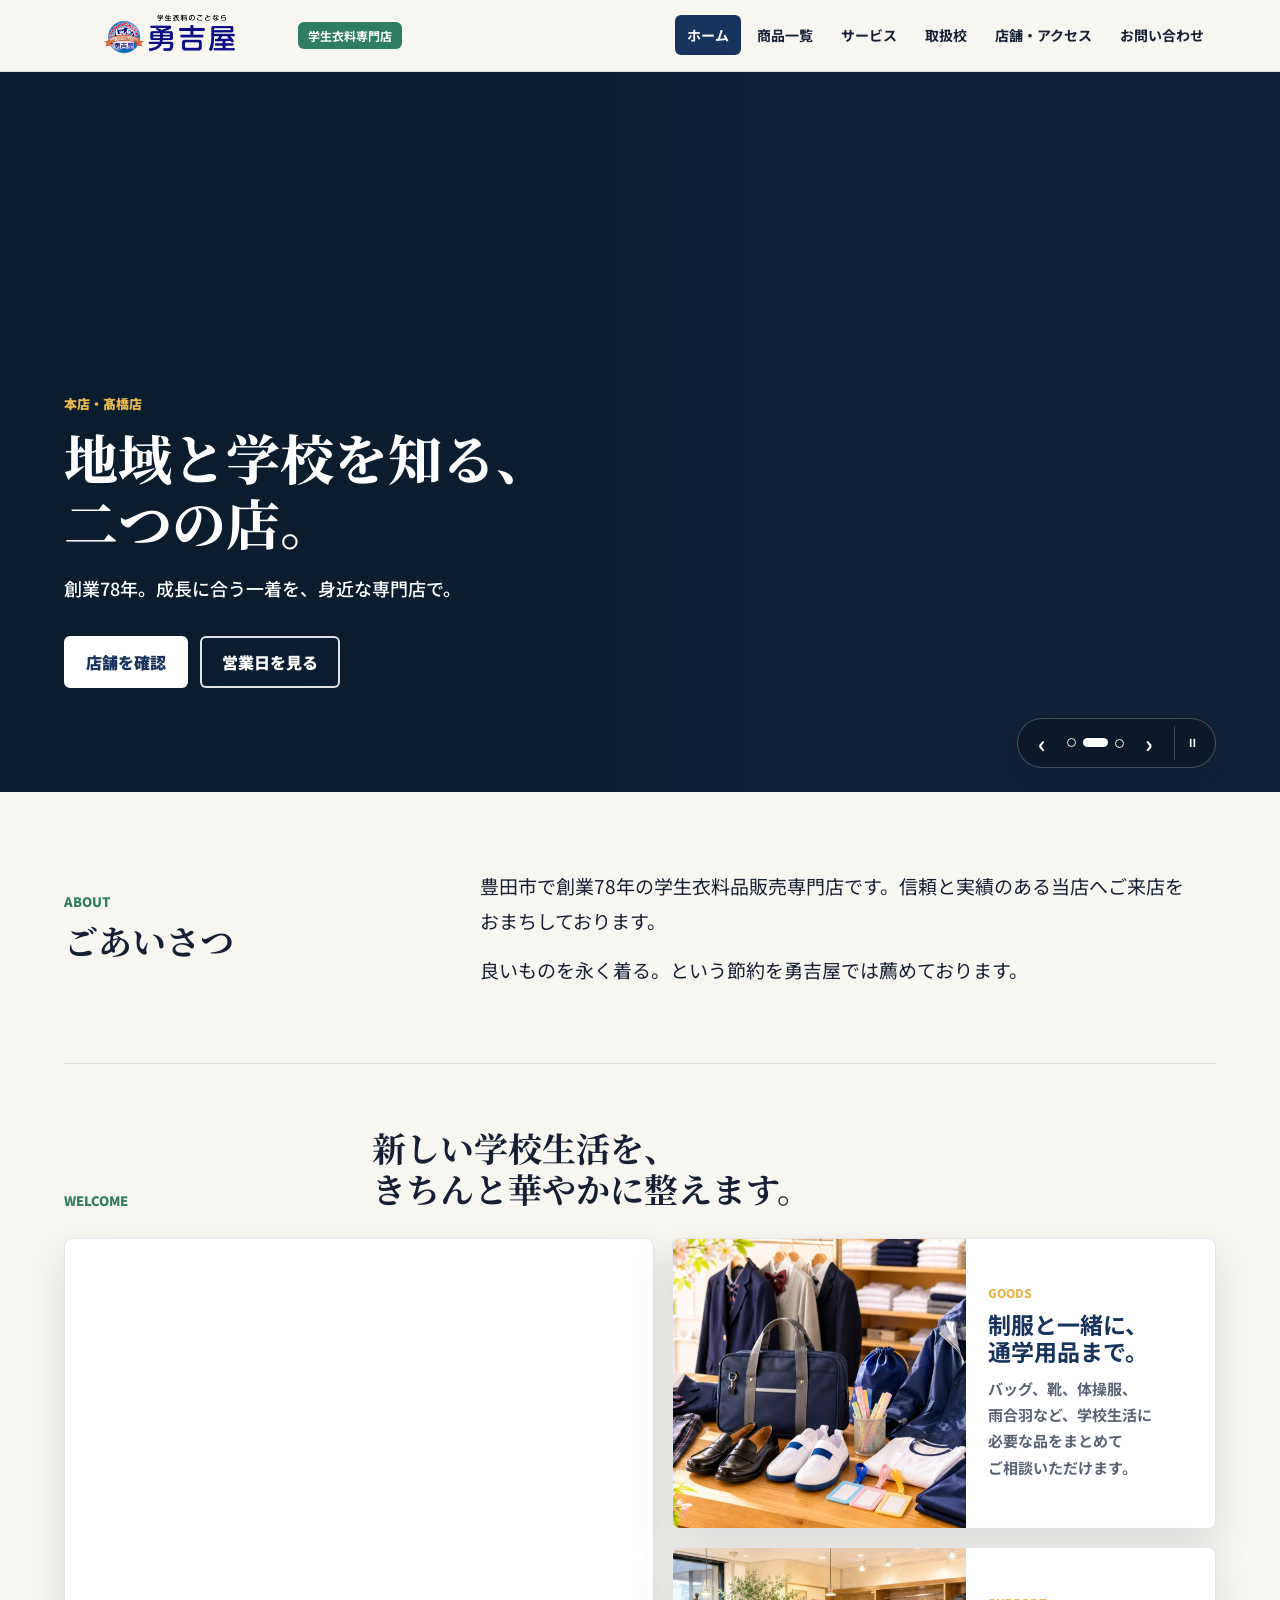
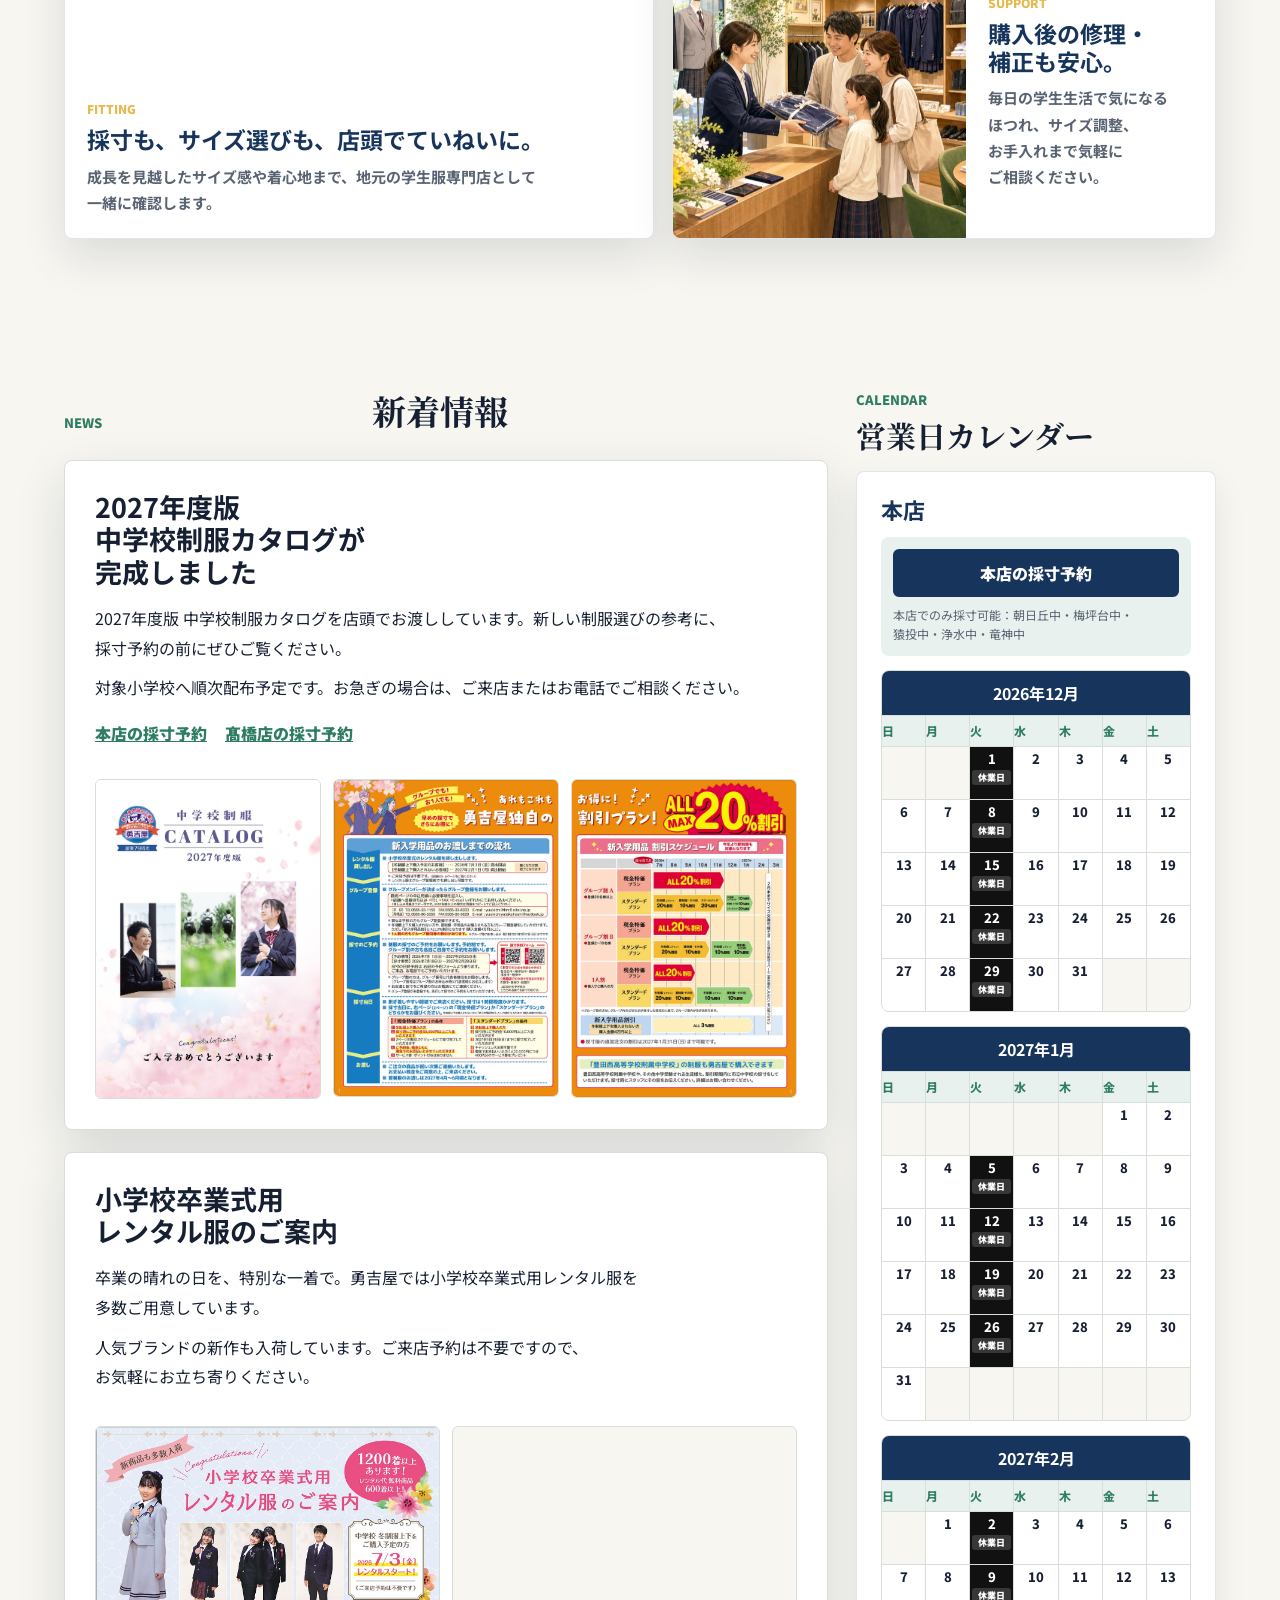
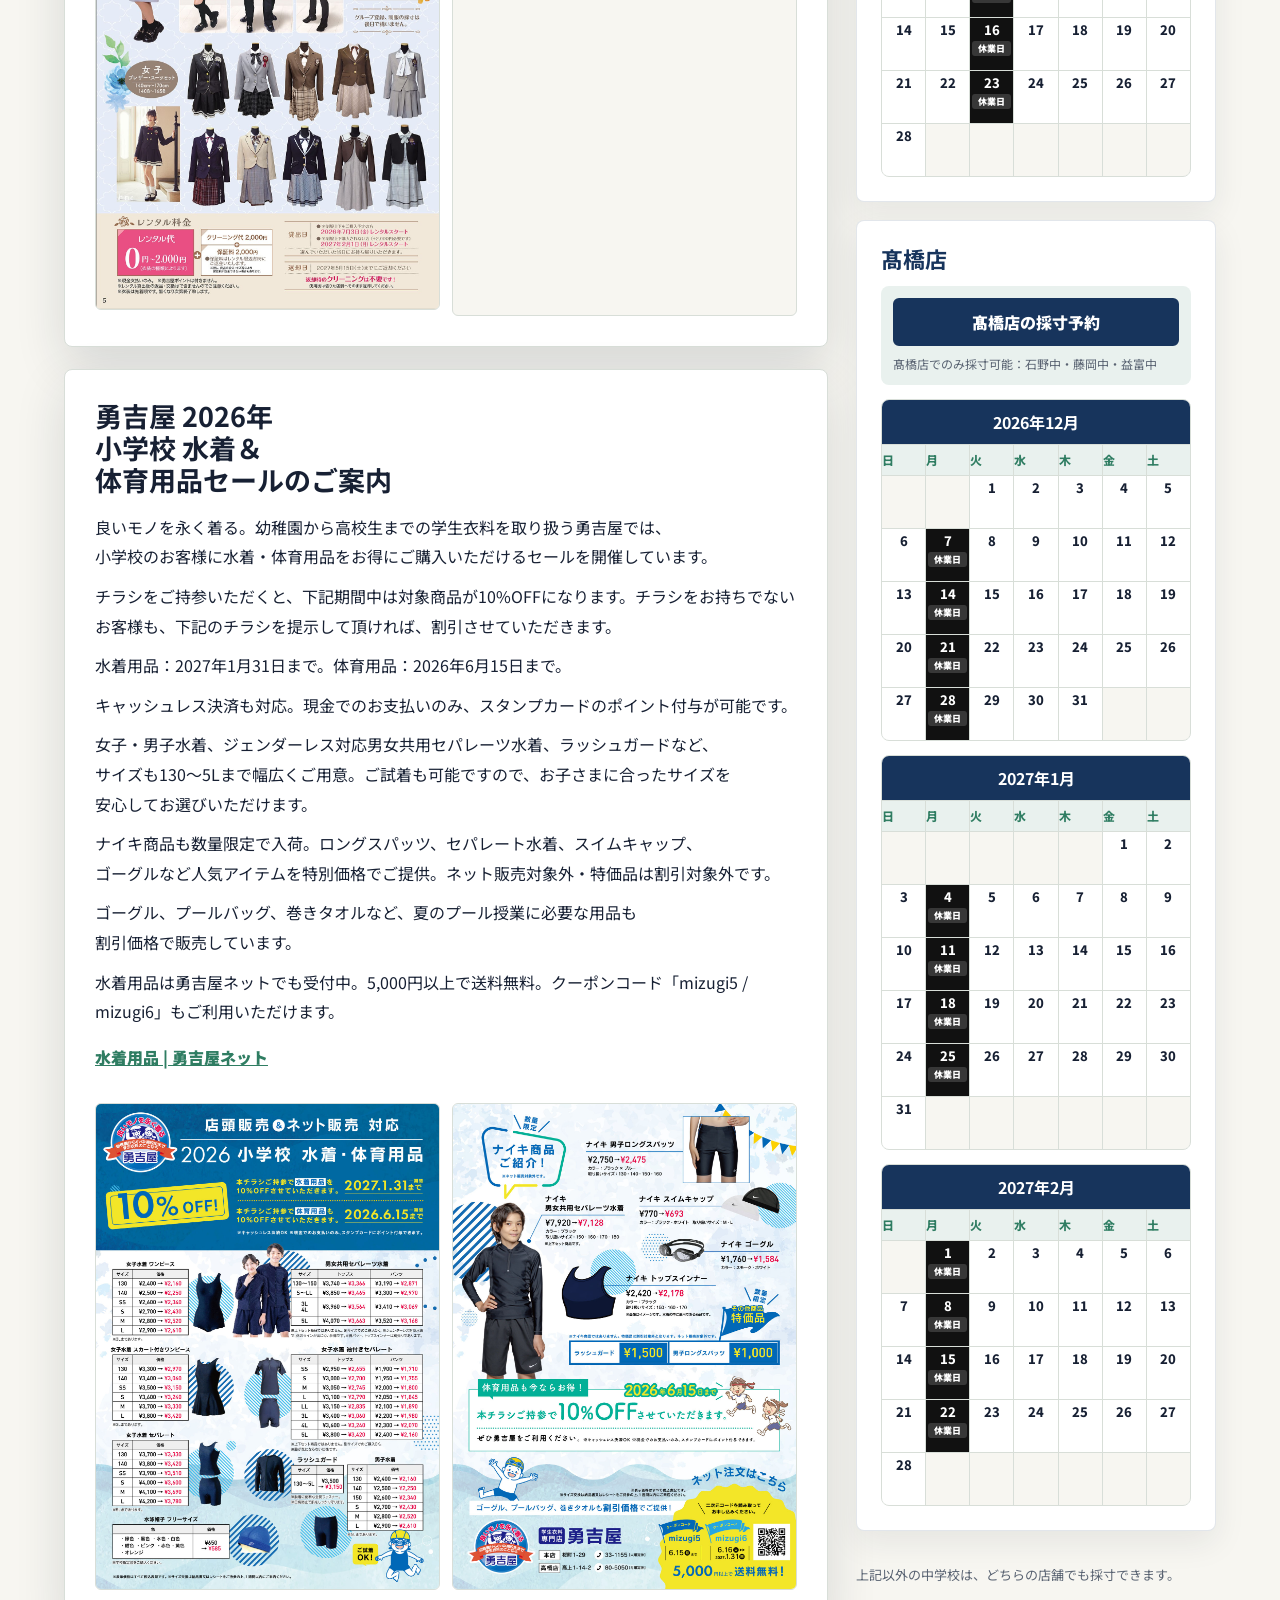
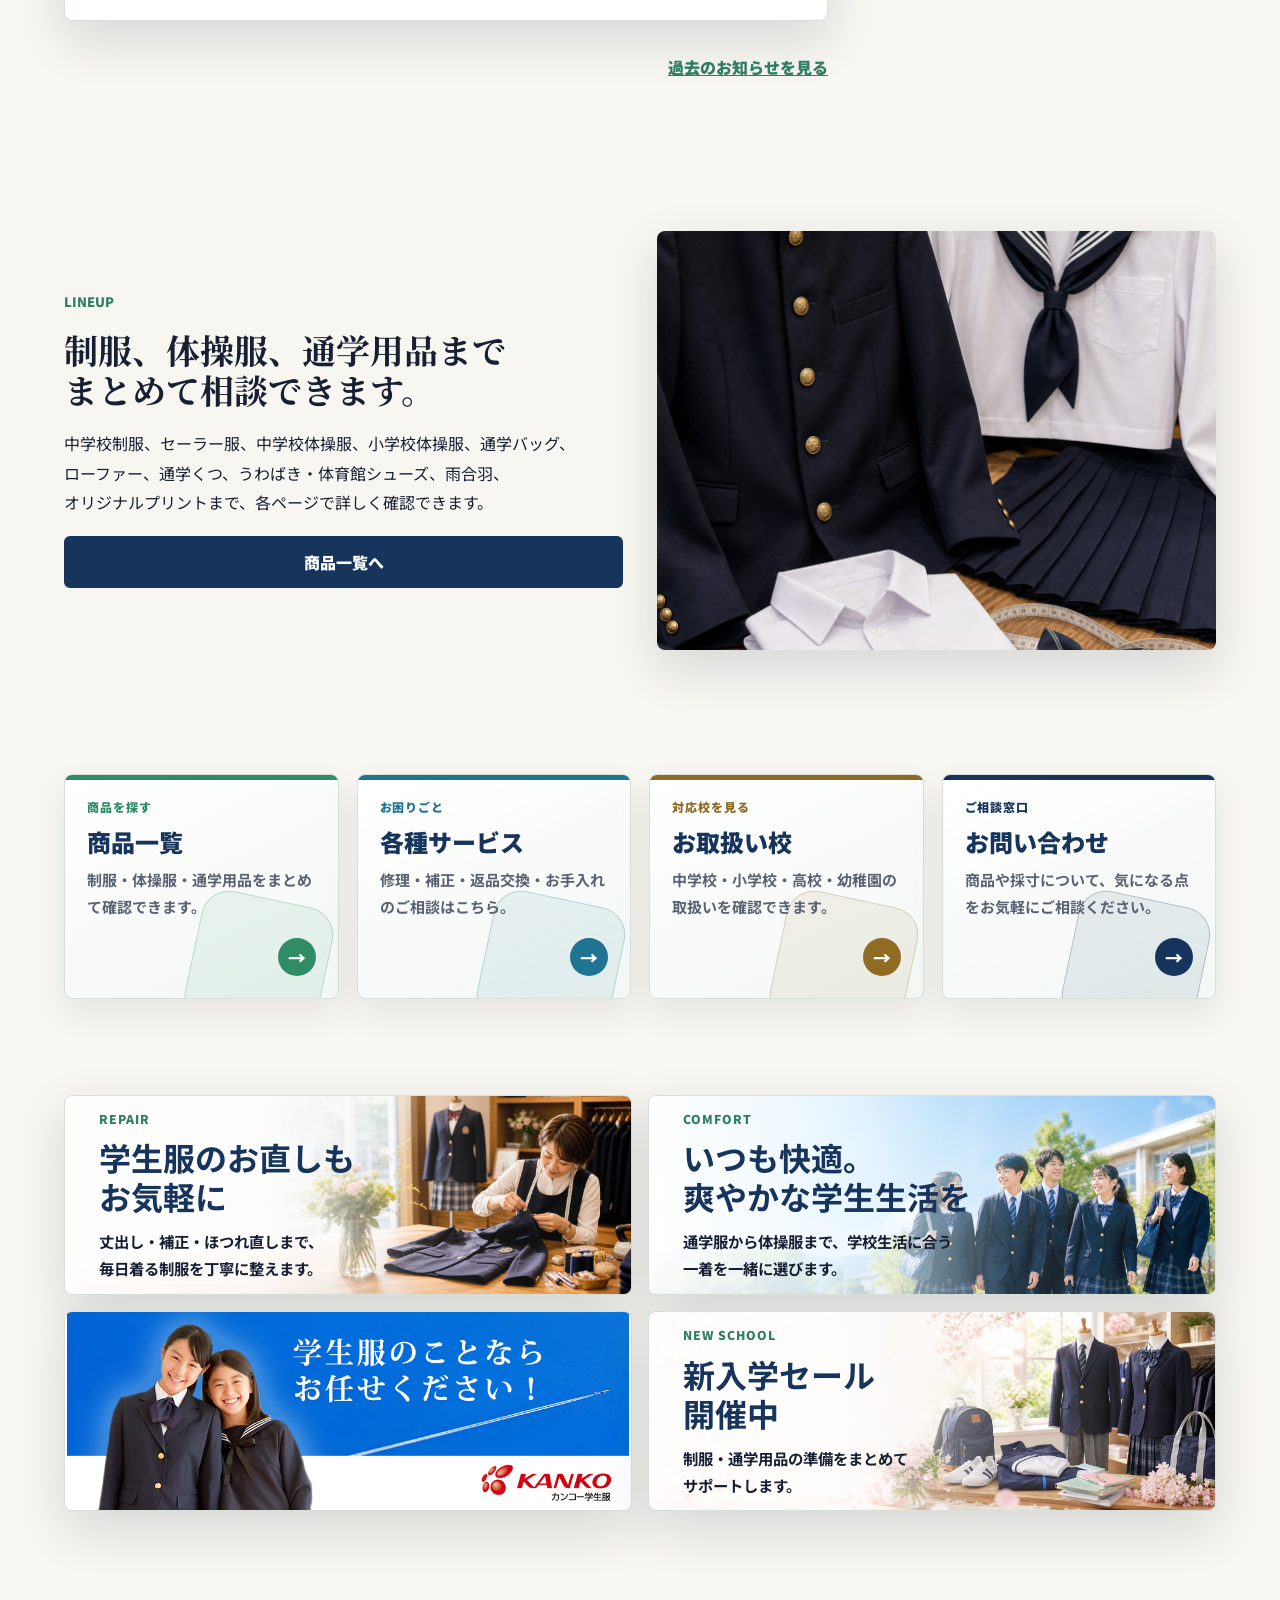
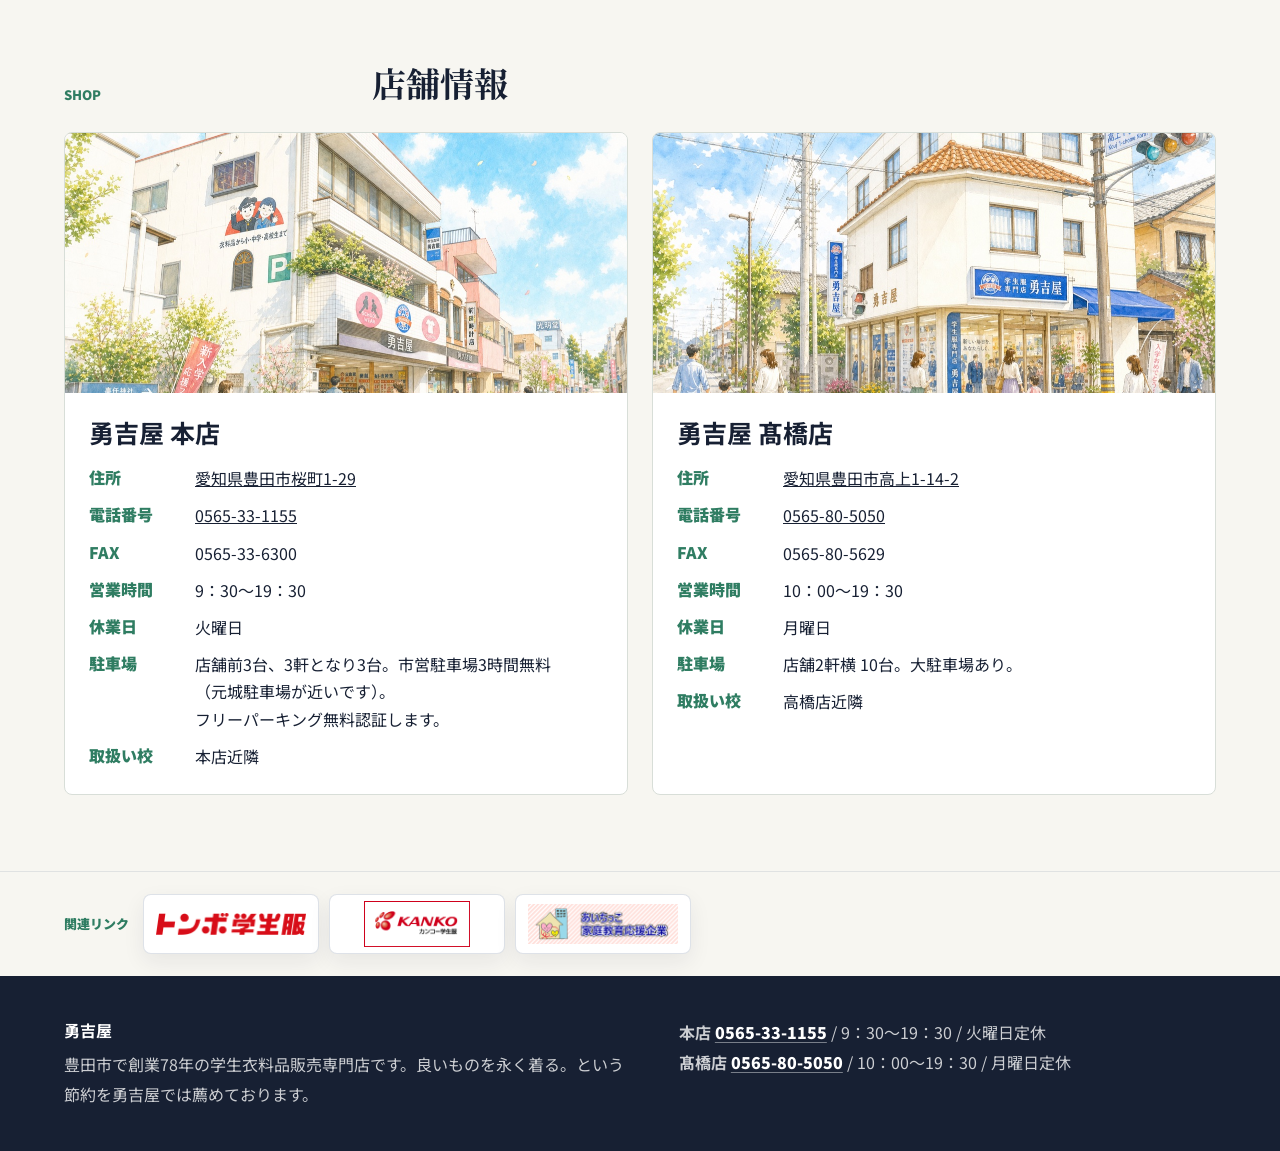
==== commit a7330ac2: "Compact mobile news and calendars" ====
--- a/index.html
+++ b/index.html
@@ -9,7 +9,7 @@
   <link rel="preconnect" href="https://fonts.gstatic.com" crossorigin>
   <link href="https://fonts.googleapis.com/css2?family=Noto+Sans+JP:wght@400;500;700;900&family=Noto+Serif+JP:wght@600;800&display=swap" rel="stylesheet">
   <link rel="icon" href="assets/original/logo.png">
-  <link rel="stylesheet" href="assets/css/styles.css">
+  <link rel="stylesheet" href="assets/css/styles.css?v=mobile-compact-1">
 </head>
 <body data-page="index.html">
   <header class="site-header">
@@ -341,6 +341,6 @@
     </div>
   </footer>
   <script src="assets/js/site.js"></script>
-  <script src="assets/js/hp-news-feed.js?v=mobile-fold-1"></script>
+  <script src="assets/js/hp-news-feed.js?v=mobile-thumb-1"></script>
 </body>
 </html>
--- a/assets/css/styles.css
+++ b/assets/css/styles.css
@@ -966,6 +966,14 @@
 }
 
 .news-collapse-toggle {
+  display: none;
+}
+
+.news-collapsed-header {
+  display: contents;
+}
+
+.news-collapsed-thumbnail {
   display: none;
 }
 
@@ -2560,11 +2568,56 @@
   }
 
   .notice.is-mobile-collapsible {
-    gap: 14px;
+    gap: 10px;
+    padding: 14px;
+  }
+
+  .notice.is-mobile-collapsible .integration-card-meta {
+    margin-bottom: 6px;
+    font-size: 11px;
+  }
+
+  .notice.is-mobile-collapsible .news-collapsed-header {
+    display: grid;
+    grid-template-columns: minmax(0, 1fr) 72px;
+    gap: 12px;
+    align-items: center;
+    margin-bottom: 10px;
+  }
+
+  .notice.is-mobile-collapsible .news-collapsed-header.has-thumbnail h3 {
+    font-size: 20px;
+    line-height: 1.42;
   }
 
   .notice.is-mobile-collapsible .notice__copy h3 {
-    margin-bottom: 12px;
+    min-width: 0;
+    margin-bottom: 0;
+  }
+
+  .notice.is-mobile-collapsible[data-news-expanded="false"] .news-collapsed-header h3 {
+    display: -webkit-box;
+    overflow: hidden;
+    -webkit-box-orient: vertical;
+    -webkit-line-clamp: 2;
+  }
+
+  .news-collapsed-thumbnail {
+    display: block;
+    width: 72px;
+    height: 58px;
+    border: 1px solid var(--line);
+    border-radius: 6px;
+    background: var(--paper);
+    object-fit: cover;
+  }
+
+  .notice.is-mobile-collapsible[data-news-expanded="true"] .news-collapsed-header {
+    grid-template-columns: minmax(0, 1fr);
+  }
+
+  .notice.is-mobile-collapsible[data-news-expanded="true"] .news-collapsed-thumbnail {
+    display: none;
   }
 
   .news-collapse-toggle {
@@ -2572,7 +2625,7 @@
     align-items: center;
     justify-content: space-between;
     width: 100%;
-    min-height: 46px;
+    min-height: 42px;
     padding: 0 14px;
     border: 1px solid rgba(41, 139, 92, .28);
     border-radius: 8px;
@@ -2845,8 +2898,84 @@
   }
 
   .shop-month-calendar {
-    flex: 0 0 min(82vw, 330px);
+    flex: 0 0 min(82vw, 304px);
     scroll-snap-align: start;
+  }
+
+  .home-calendar-column {
+    gap: 12px;
+  }
+
+  .home-calendar-column .calendar-stack {
+    gap: 12px;
+  }
+
+  .home-calendar-column .store-calendar {
+    padding: 14px;
+  }
+
+  .home-calendar-column .store-calendar__head {
+    margin-bottom: 8px;
+  }
+
+  .home-calendar-column .store-calendar__head h3 {
+    margin-bottom: 0;
+    font-size: 20px;
+  }
+
+  .home-calendar-column .store-calendar__reservation {
+    gap: 5px;
+    margin-bottom: 10px;
+    padding: 8px;
+  }
+
+  .home-calendar-column .store-calendar__reservation .button {
+    min-height: 38px;
+    padding: 7px 10px;
+    font-size: 13px;
+  }
+
+  .home-calendar-column .store-calendar__reservation p {
+    font-size: 11px;
+    line-height: 1.5;
+  }
+
+  .home-calendar-column .shop-month-calendar h4 {
+    padding: 7px 10px;
+    font-size: 14px;
+  }
+
+  .home-calendar-column .shop-month-calendar__weekday {
+    min-height: 22px;
+    font-size: 10px;
+  }
+
+  .home-calendar-column .shop-month-calendar__day {
+    min-height: 36px;
+    gap: 0;
+    font-size: 11px;
+  }
+
+  .home-calendar-column .shop-month-calendar__day-number {
+    padding-top: 3px;
+  }
+
+  .home-calendar-column .shop-month-calendar__events {
+    display: flex;
+    justify-content: center;
+    gap: 2px;
+    min-height: 7px;
+    padding: 0 0 3px;
+  }
+
+  .home-calendar-column .shop-month-calendar__event,
+  .home-calendar-column .shop-month-calendar__event-more {
+    width: 6px;
+    height: 6px;
+    padding: 0;
+    border-radius: 50%;
+    font-size: 0;
+    line-height: 0;
   }
 
   .product-item {
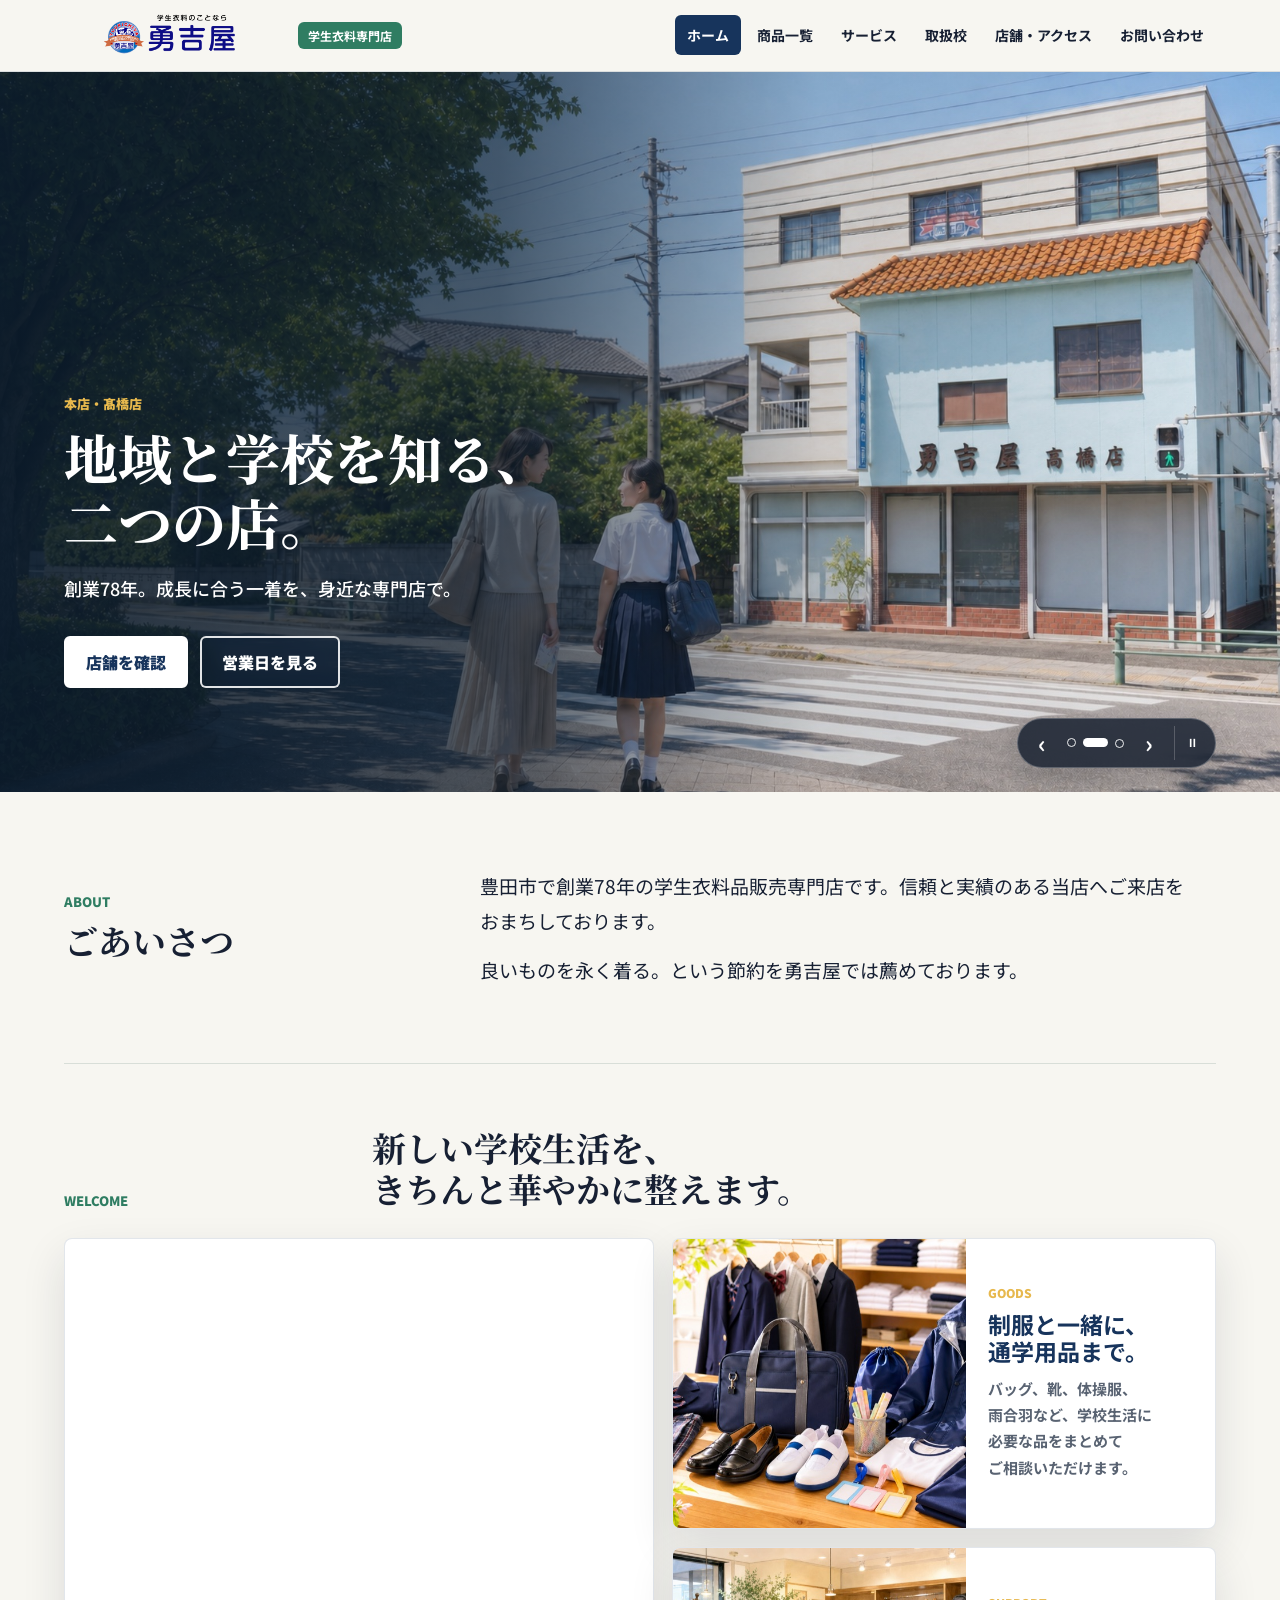
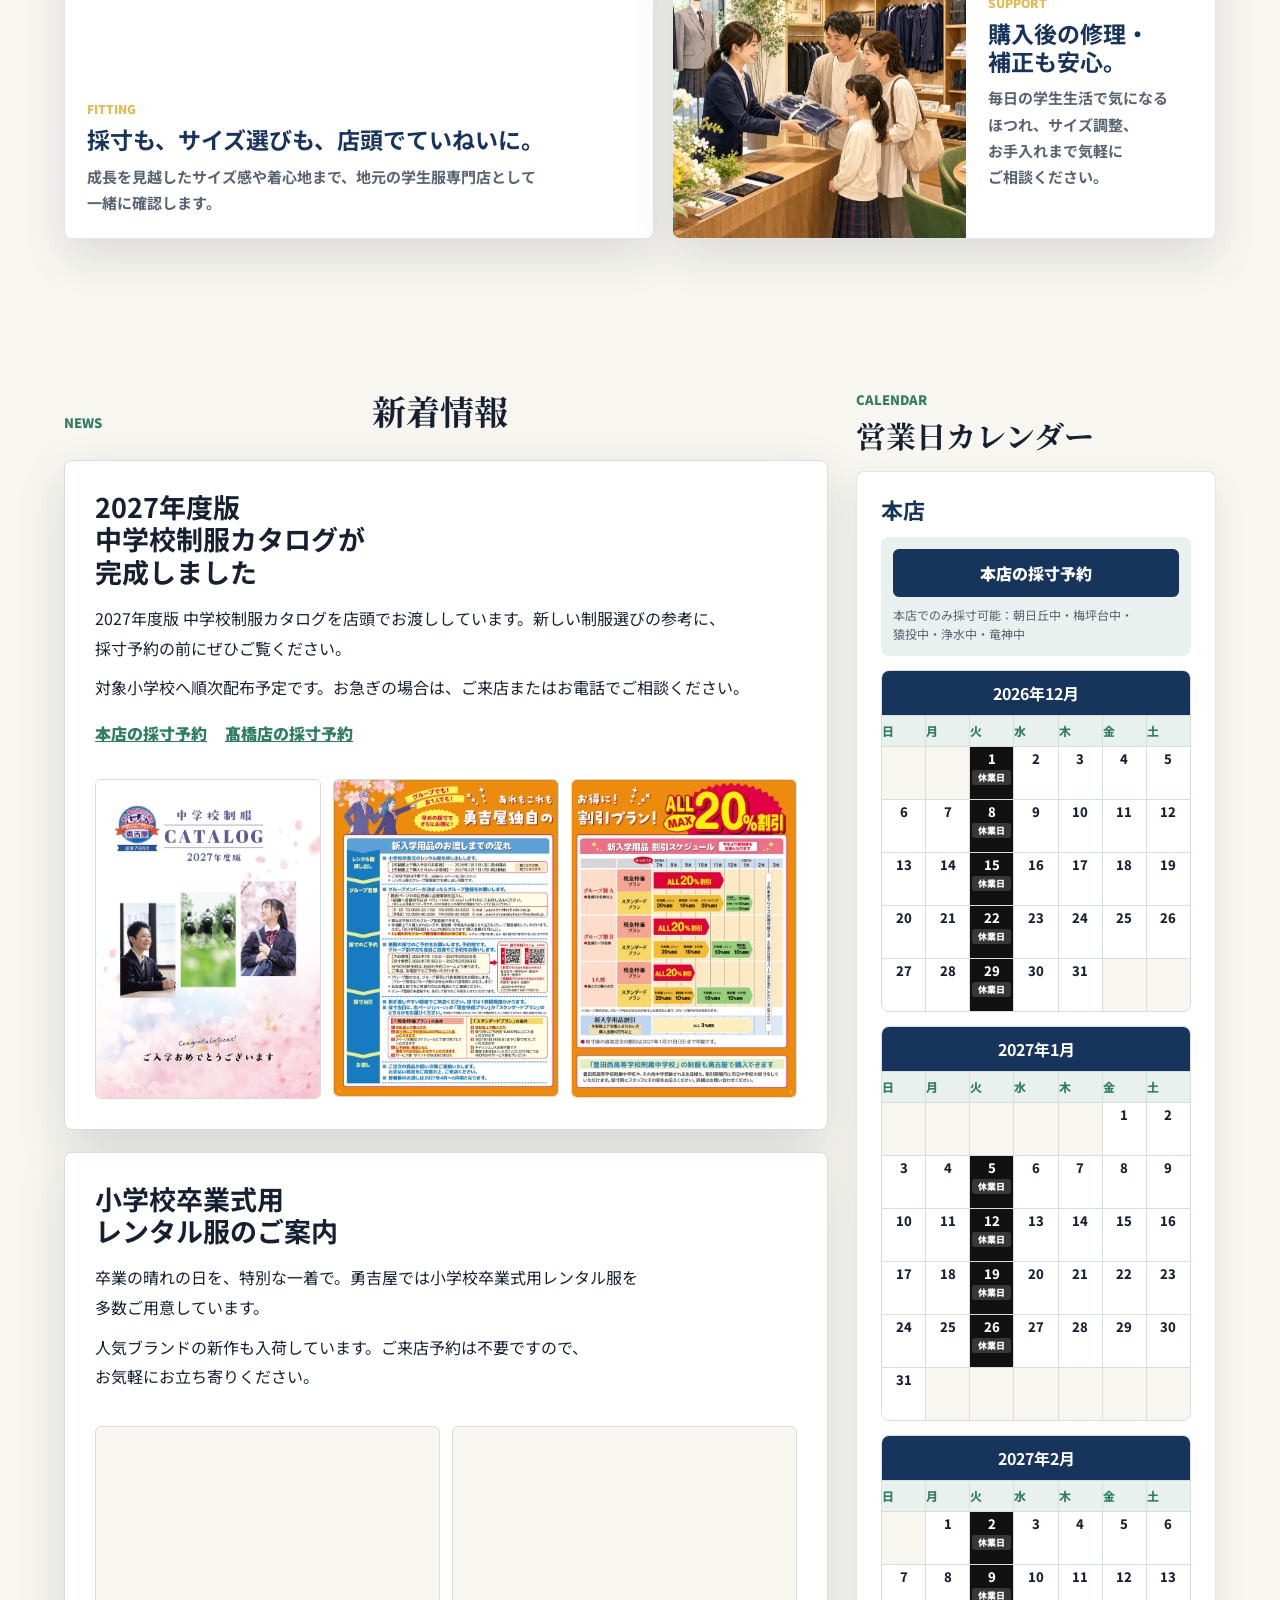
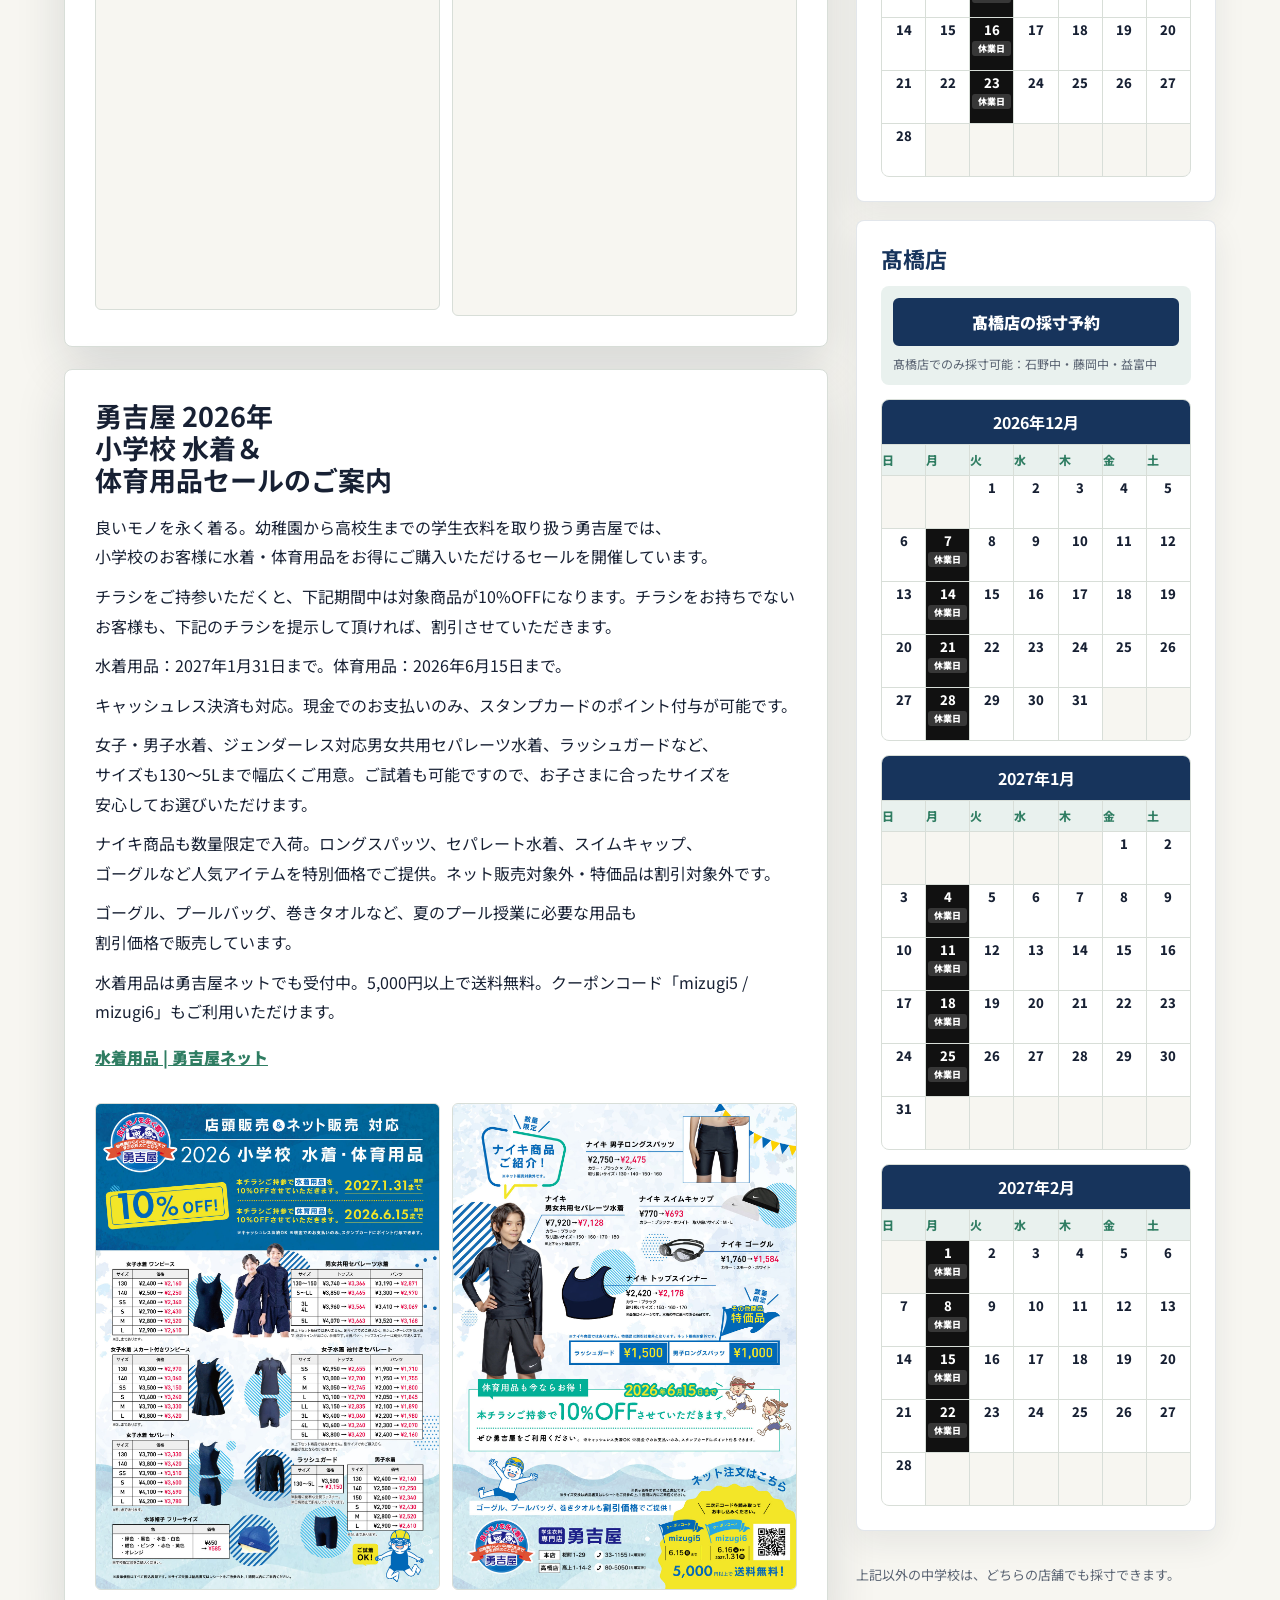
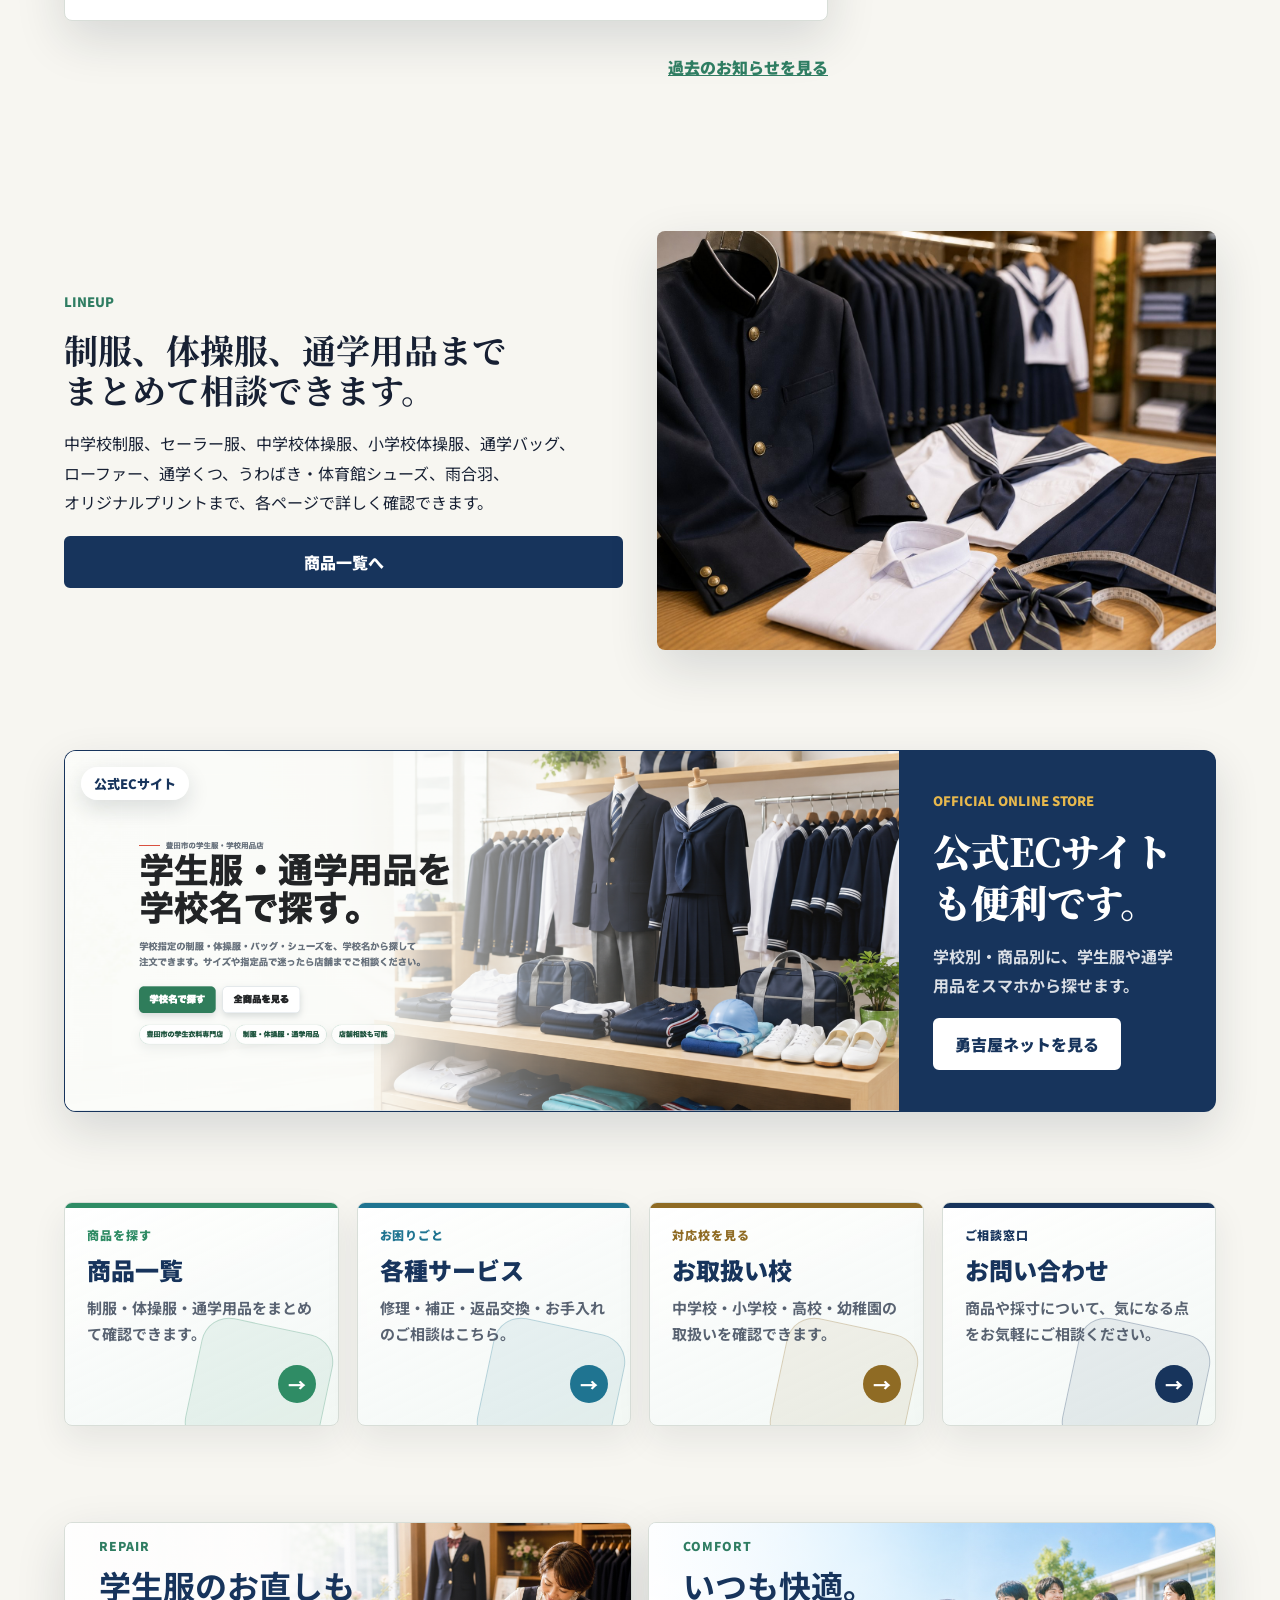
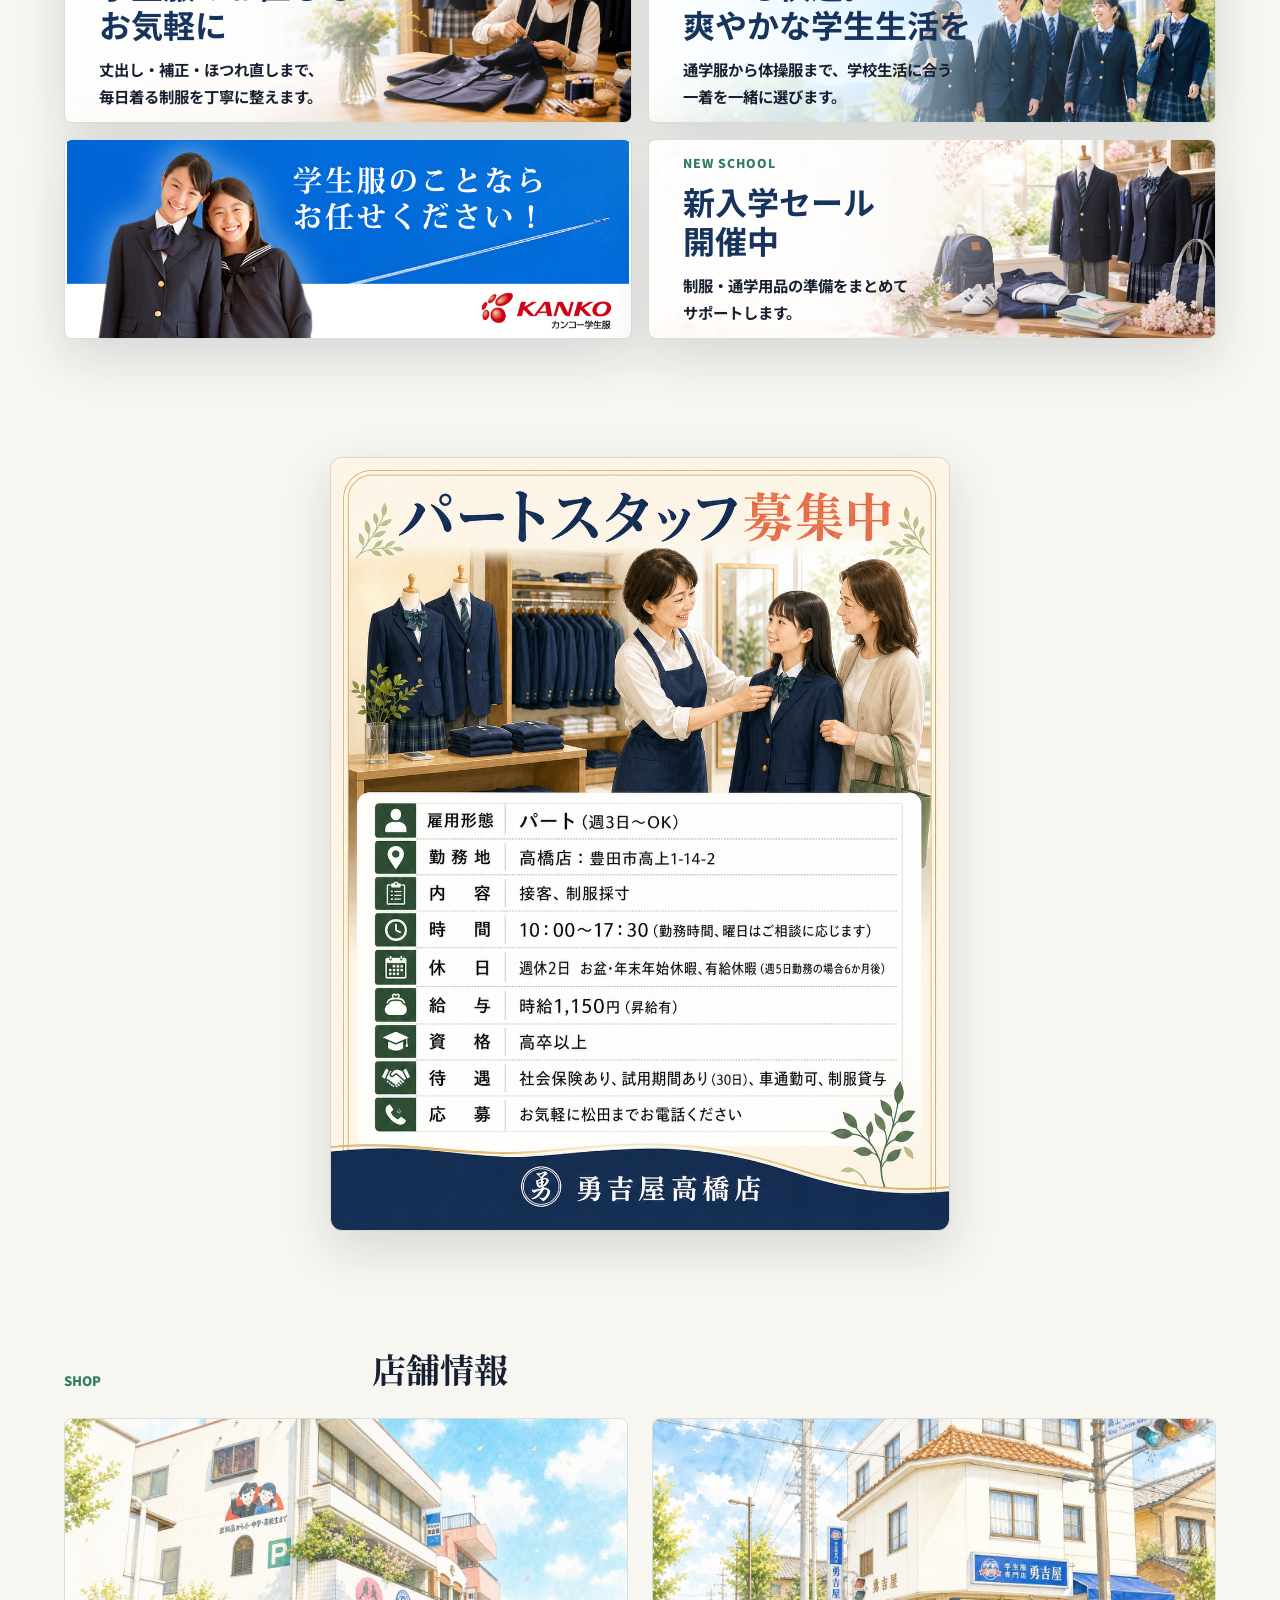
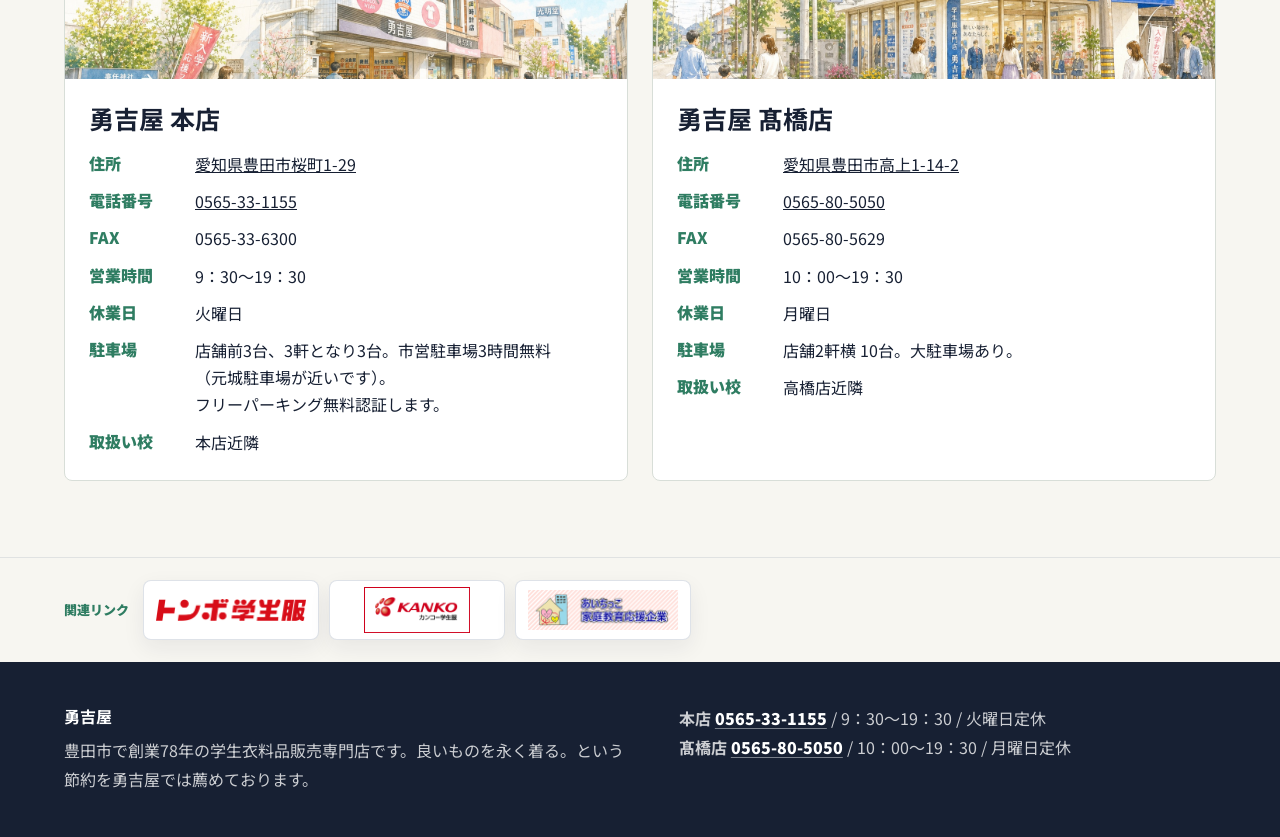
==== commit b41ab47b: "Add EC banner and recruitment flyer" ====
--- a/index.html
+++ b/index.html
@@ -9,7 +9,7 @@
   <link rel="preconnect" href="https://fonts.gstatic.com" crossorigin>
   <link href="https://fonts.googleapis.com/css2?family=Noto+Sans+JP:wght@400;500;700;900&family=Noto+Serif+JP:wght@600;800&display=swap" rel="stylesheet">
   <link rel="icon" href="assets/original/logo.png">
-  <link rel="stylesheet" href="assets/css/styles.css?v=mobile-compact-1">
+  <link rel="stylesheet" href="assets/css/styles.css?v=home-promo-2">
 </head>
 <body data-page="index.html">
   <header class="site-header">
@@ -224,6 +224,21 @@
       <picture class="feature-image"><source media="(max-width: 640px)" srcset="assets/generated/uniform-closeup-mobile.jpg"><img src="assets/generated/uniform-closeup.jpg" alt="学生服と通学用品のアップ写真"></picture>
     </section>
 
+    <section class="section ec-shop-promo" aria-labelledby="ec-shop-promo-title">
+      <a class="ec-shop-promo__link" href="https://yuukichiya.base.shop/" target="_blank" rel="noopener noreferrer">
+        <span class="ec-shop-promo__visual">
+          <img src="assets/original/home/official-ec-new-design-20260720.png" alt="新デザインの公式ECサイト・勇吉屋ネットの画面" loading="lazy" decoding="async">
+          <span class="ec-shop-promo__badge">公式ECサイト</span>
+        </span>
+        <span class="ec-shop-promo__copy">
+          <span class="eyebrow">Official Online Store</span>
+          <span class="ec-shop-promo__title" id="ec-shop-promo-title">公式ECサイトも便利です。</span>
+          <span class="ec-shop-promo__text">学校別・商品別に、学生服や通学用品をスマホから探せます。</span>
+          <span class="button">勇吉屋ネットを見る</span>
+        </span>
+      </a>
+    </section>
+
     <section class="section quick-links" aria-label="主要メニュー">
       <a class="quick-link-card" href="products.html">
         <span class="quick-link-card__meta">商品を探す</span>
@@ -279,6 +294,12 @@
           </div>
         </article>
       </div>
+    </section>
+
+    <section class="section recruitment-section" aria-label="勇吉屋高橋店 パートスタッフ募集">
+      <a class="recruitment-flyer-link" href="assets/generated/recruitment-flyer-gpt-image2-20260720.png" target="_blank" rel="noopener noreferrer" aria-label="パートスタッフ募集チラシを大きく表示">
+        <img src="assets/generated/recruitment-flyer-gpt-image2-20260720.png" alt="勇吉屋高橋店 パートスタッフ募集。週3日から、時給1,150円。接客、制服採寸のお仕事です" loading="lazy" decoding="async">
+      </a>
     </section>
 
     <section class="section">
@@ -340,7 +361,7 @@
       <p><b>本店</b> <a href="tel:0565331155">0565-33-1155</a> / 9：30～19：30 / 火曜日定休</p><p><b>髙橋店</b> <a href="tel:0565805050">0565-80-5050</a> / 10：00～19：30 / 月曜日定休</p>
     </div>
   </footer>
-  <script src="assets/js/site.js"></script>
+  <script src="assets/js/site.js?v=home-promo-2"></script>
   <script src="assets/js/hp-news-feed.js?v=mobile-thumb-1"></script>
 </body>
 </html>
--- a/assets/css/styles.css
+++ b/assets/css/styles.css
@@ -688,6 +688,101 @@
   padding-top: 38px;
 }
 
+.ec-shop-promo {
+  padding-top: 24px;
+  padding-bottom: 42px;
+}
+
+.ec-shop-promo__link {
+  display: grid;
+  grid-template-columns: minmax(0, 1.45fr) minmax(300px, .55fr);
+  min-width: 0;
+  overflow: hidden;
+  border: 1px solid rgba(23, 52, 92, .14);
+  border-radius: 12px;
+  background: var(--navy);
+  box-shadow: 0 18px 46px rgba(23, 32, 51, .14);
+  color: var(--white);
+  text-decoration: none;
+  transition: box-shadow .2s ease, transform .2s ease;
+}
+
+.ec-shop-promo__link:hover,
+.ec-shop-promo__link:focus-visible {
+  box-shadow: 0 22px 54px rgba(23, 32, 51, .2);
+  transform: translateY(-3px);
+}
+
+.ec-shop-promo__visual {
+  position: relative;
+  min-width: 0;
+  overflow: hidden;
+  background: var(--white);
+}
+
+.ec-shop-promo__visual img {
+  width: 100%;
+  height: 100%;
+  min-height: 310px;
+  object-fit: cover;
+  object-position: center top;
+  transition: transform .35s ease;
+}
+
+.ec-shop-promo__link:hover .ec-shop-promo__visual img {
+  transform: scale(1.015);
+}
+
+.ec-shop-promo__badge {
+  position: absolute;
+  top: 16px;
+  left: 16px;
+  padding: 7px 13px;
+  border-radius: 999px;
+  background: rgba(255, 255, 255, .94);
+  color: var(--navy);
+  font-size: 13px;
+  font-weight: 900;
+  box-shadow: 0 8px 22px rgba(23, 32, 51, .14);
+}
+
+.ec-shop-promo__copy {
+  display: flex;
+  flex-direction: column;
+  align-items: flex-start;
+  justify-content: center;
+  gap: 14px;
+  min-width: 0;
+  padding: 34px;
+}
+
+.ec-shop-promo__copy .eyebrow {
+  color: var(--gold);
+}
+
+.ec-shop-promo__title {
+  font-family: "Noto Serif JP", serif;
+  font-size: clamp(29px, 3vw, 42px);
+  font-weight: 900;
+  line-height: 1.35;
+  text-wrap: balance;
+}
+
+.ec-shop-promo__text {
+  color: rgba(255, 255, 255, .84);
+  font-size: 16px;
+  font-weight: 700;
+  line-height: 1.8;
+  text-wrap: pretty;
+}
+
+.ec-shop-promo__copy .button {
+  margin-top: 4px;
+  border-color: var(--white);
+  background: var(--white);
+  color: var(--navy);
+}
+
 .support-banner-grid {
   display: grid;
   grid-template-columns: repeat(2, minmax(0, 1fr));
@@ -710,6 +805,37 @@
   width: 100%;
   height: 100%;
   object-fit: cover;
+}
+
+.recruitment-section {
+  display: grid;
+  justify-items: center;
+  padding-top: 42px;
+  padding-bottom: 42px;
+}
+
+.recruitment-flyer-link {
+  display: block;
+  width: min(620px, 100%);
+  overflow: hidden;
+  border: 1px solid rgba(23, 52, 92, .14);
+  border-radius: 12px;
+  background: #f7f1e4;
+  box-shadow: var(--shadow);
+  line-height: 0;
+  transition: box-shadow .2s ease, transform .2s ease;
+}
+
+.recruitment-flyer-link:hover,
+.recruitment-flyer-link:focus-visible {
+  box-shadow: 0 22px 54px rgba(23, 32, 51, .18);
+  transform: translateY(-2px);
+}
+
+.recruitment-flyer-link img {
+  display: block;
+  width: 100%;
+  height: auto;
 }
 
 .support-banner-image {
@@ -2448,6 +2574,62 @@
     padding: 10px 18px;
   }
 
+  .ec-shop-promo {
+    padding-top: 14px;
+    padding-bottom: 28px;
+  }
+
+  .ec-shop-promo__link {
+    grid-template-columns: 1fr;
+  }
+
+  .ec-shop-promo__visual {
+    aspect-ratio: 16 / 7.6;
+  }
+
+  .ec-shop-promo__visual img {
+    height: 100%;
+    min-height: 0;
+  }
+
+  .ec-shop-promo__badge {
+    top: 10px;
+    left: 10px;
+    padding: 5px 10px;
+    font-size: 11px;
+  }
+
+  .ec-shop-promo__copy {
+    gap: 9px;
+    padding: 20px;
+  }
+
+  .ec-shop-promo__title {
+    font-size: 26px;
+    line-height: 1.36;
+  }
+
+  .ec-shop-promo__text {
+    font-size: 14px;
+    line-height: 1.65;
+  }
+
+  .ec-shop-promo__copy .button {
+    width: 100%;
+    min-height: 42px;
+    margin-top: 2px;
+    padding: 9px 12px;
+  }
+
+  .section.recruitment-section {
+    padding-top: 26px;
+    padding-bottom: 26px;
+  }
+
+  .recruitment-flyer-link {
+    border-radius: 9px;
+  }
+
   .brand span {
     display: none;
   }
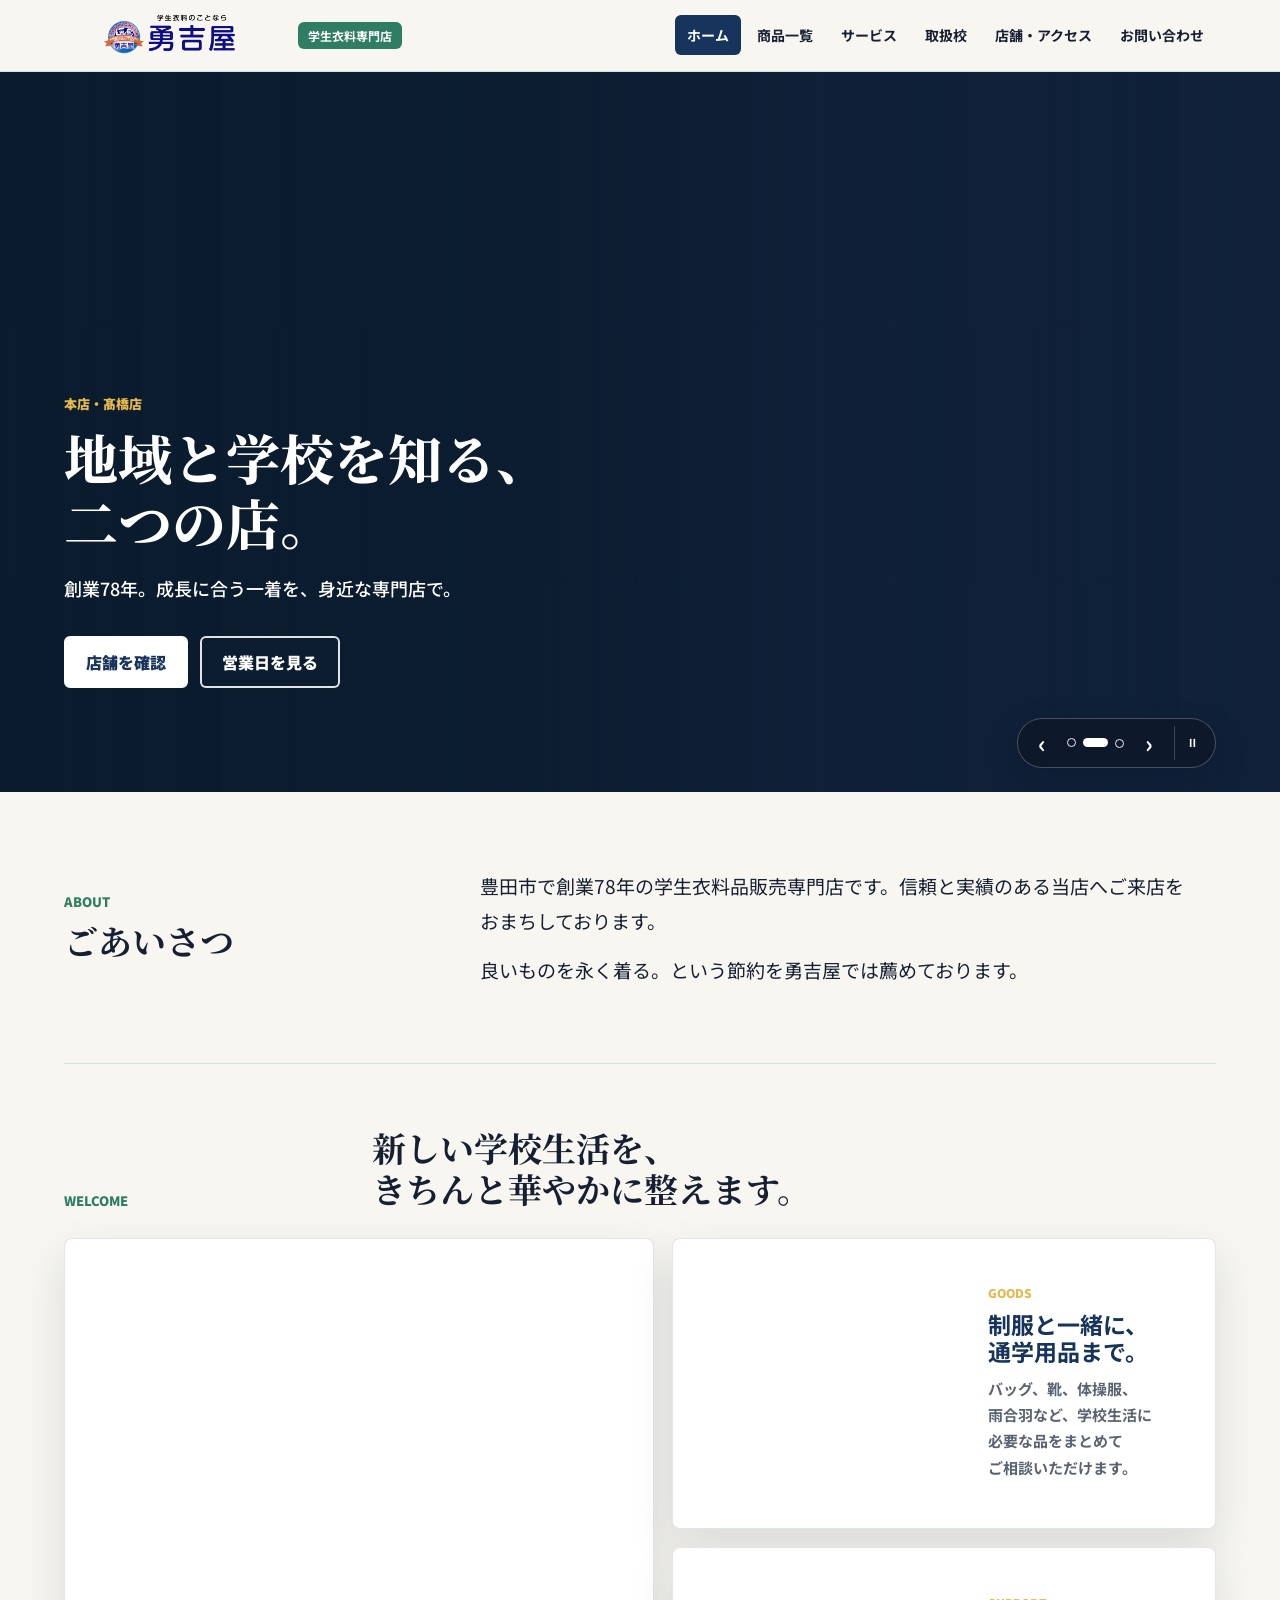
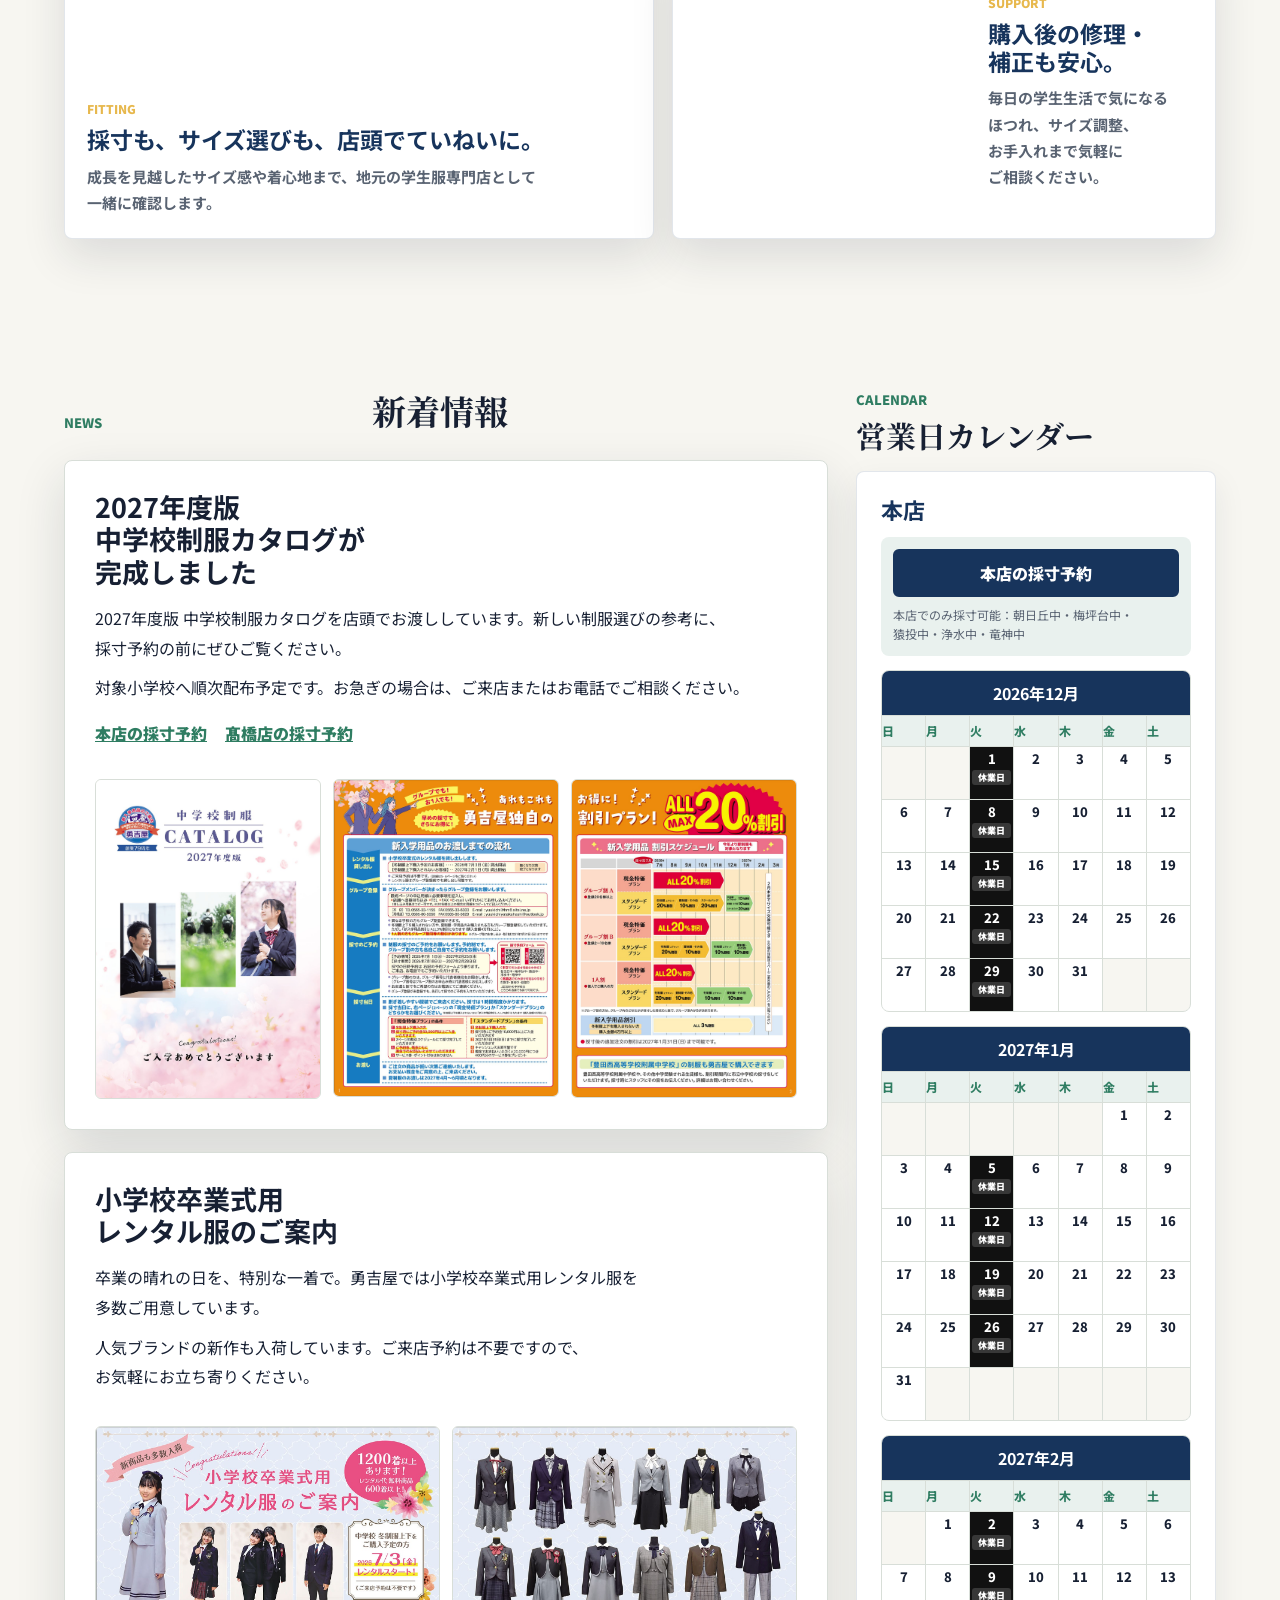
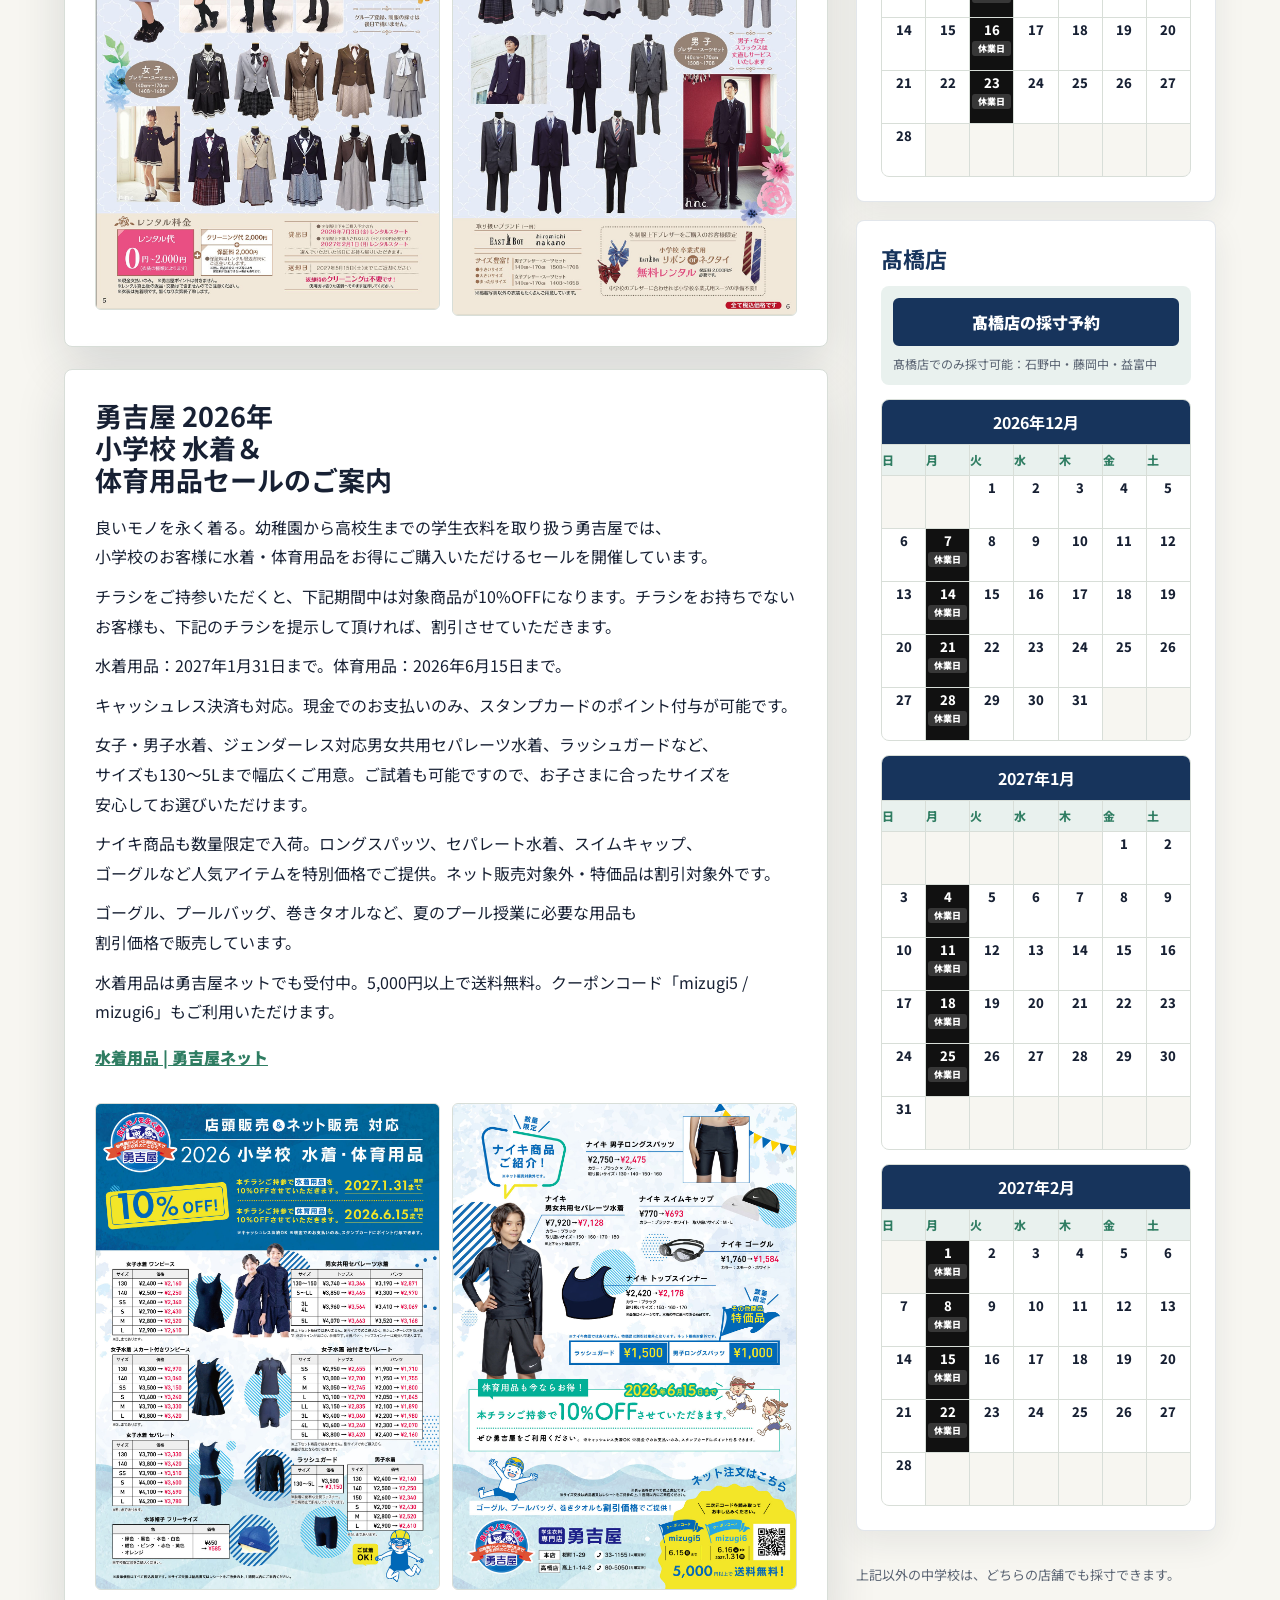
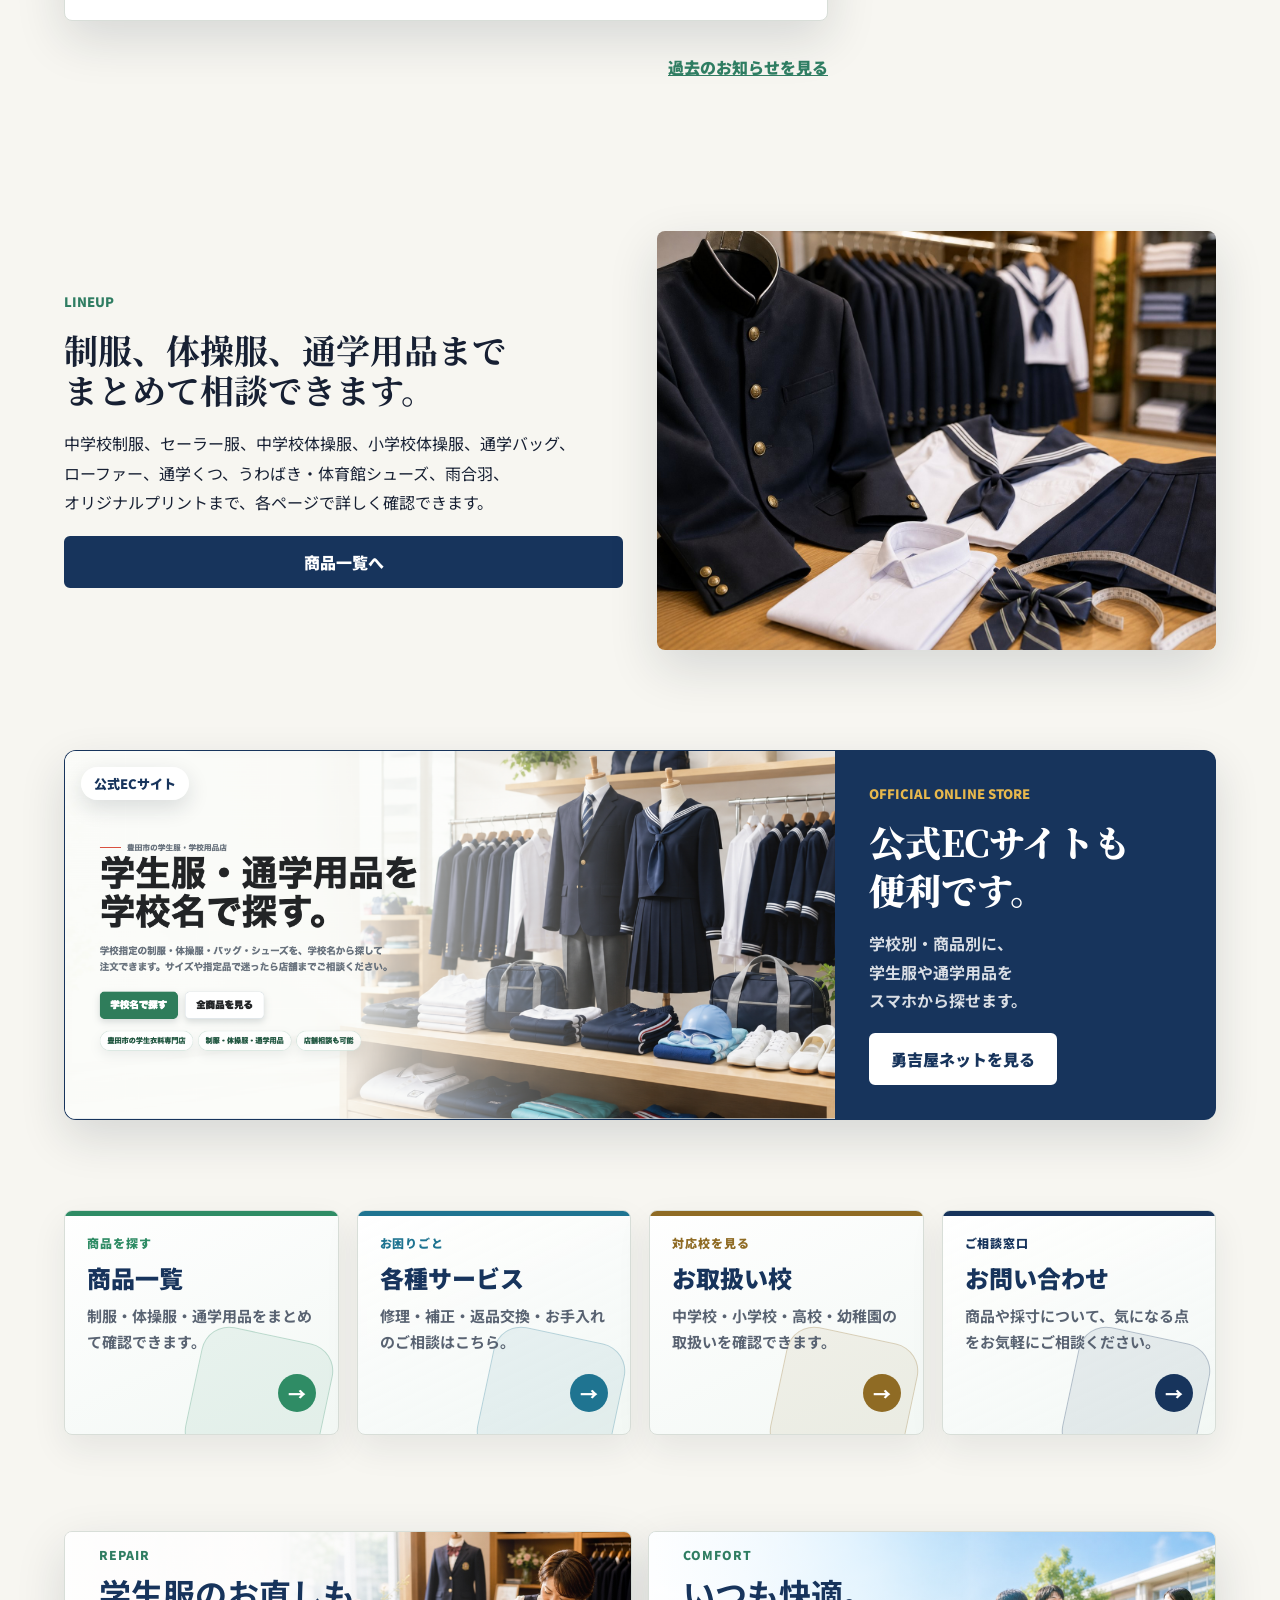
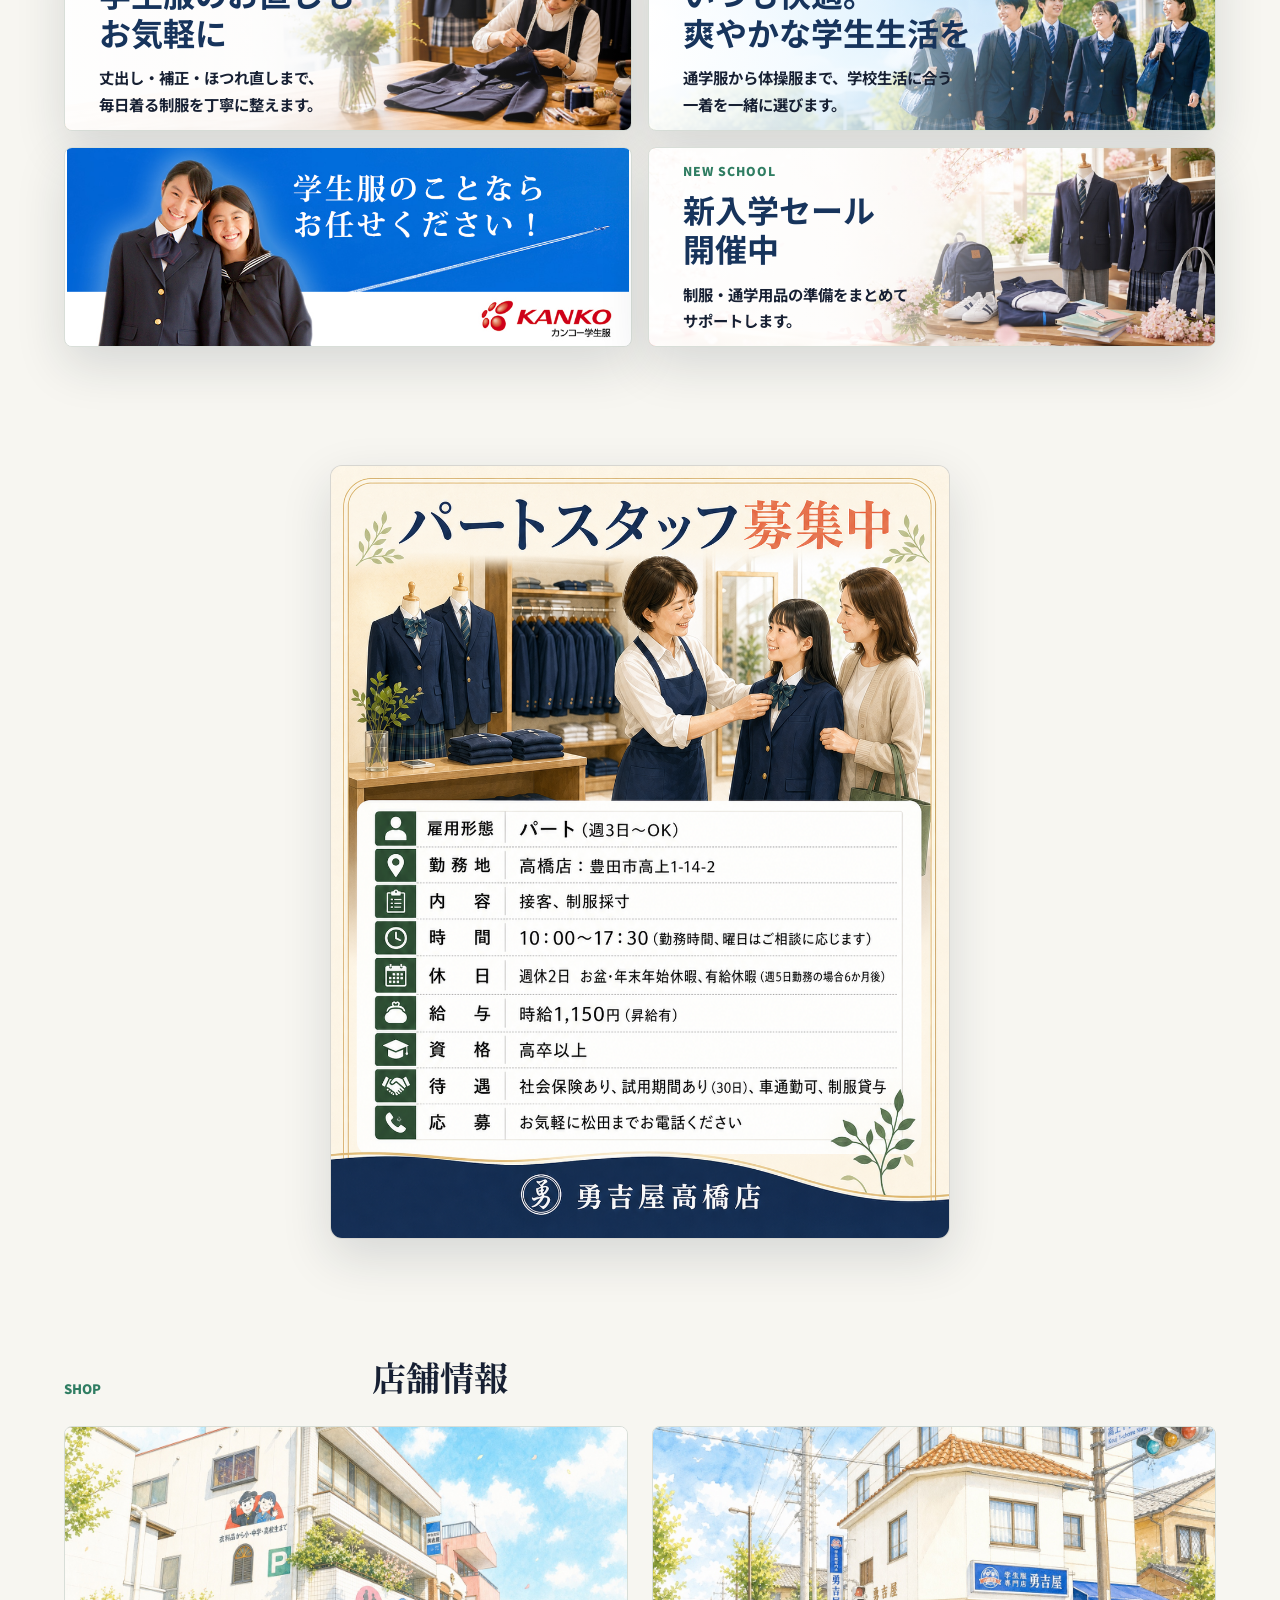
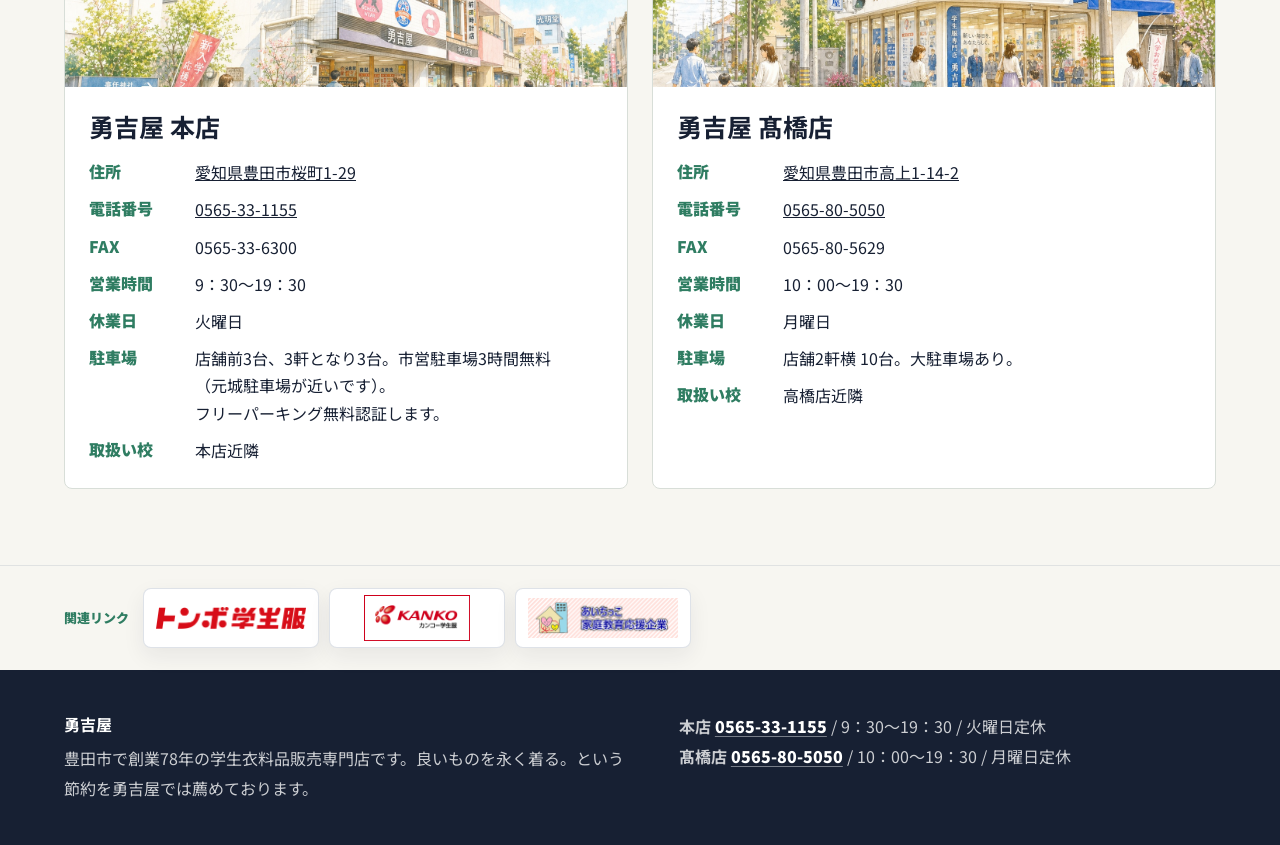
==== commit c0f89b6a: "Fix EC banner line breaks" ====
--- a/index.html
+++ b/index.html
@@ -9,7 +9,7 @@
   <link rel="preconnect" href="https://fonts.gstatic.com" crossorigin>
   <link href="https://fonts.googleapis.com/css2?family=Noto+Sans+JP:wght@400;500;700;900&family=Noto+Serif+JP:wght@600;800&display=swap" rel="stylesheet">
   <link rel="icon" href="assets/original/logo.png">
-  <link rel="stylesheet" href="assets/css/styles.css?v=home-promo-2">
+  <link rel="stylesheet" href="assets/css/styles.css?v=home-promo-3">
 </head>
 <body data-page="index.html">
   <header class="site-header">
@@ -232,8 +232,8 @@
         </span>
         <span class="ec-shop-promo__copy">
           <span class="eyebrow">Official Online Store</span>
-          <span class="ec-shop-promo__title" id="ec-shop-promo-title">公式ECサイトも便利です。</span>
-          <span class="ec-shop-promo__text">学校別・商品別に、学生服や通学用品をスマホから探せます。</span>
+          <span class="ec-shop-promo__title" id="ec-shop-promo-title"><span class="phrase-line">公式ECサイトも</span><span class="phrase-line">便利です。</span></span>
+          <span class="ec-shop-promo__text"><span class="phrase-line">学校別・商品別に、</span><span class="phrase-line">学生服や通学用品を</span><span class="phrase-line">スマホから探せます。</span></span>
           <span class="button">勇吉屋ネットを見る</span>
         </span>
       </a>
--- a/assets/css/styles.css
+++ b/assets/css/styles.css
@@ -695,7 +695,7 @@
 
 .ec-shop-promo__link {
   display: grid;
-  grid-template-columns: minmax(0, 1.45fr) minmax(300px, .55fr);
+  grid-template-columns: minmax(0, 1fr) minmax(380px, .48fr);
   min-width: 0;
   overflow: hidden;
   border: 1px solid rgba(23, 52, 92, .14);
@@ -762,7 +762,7 @@
 
 .ec-shop-promo__title {
   font-family: "Noto Serif JP", serif;
-  font-size: clamp(29px, 3vw, 42px);
+  font-size: clamp(30px, 3vw, 36px);
   font-weight: 900;
   line-height: 1.35;
   text-wrap: balance;
@@ -774,6 +774,12 @@
   font-weight: 700;
   line-height: 1.8;
   text-wrap: pretty;
+}
+
+.ec-shop-promo .phrase-line {
+  display: block;
+  max-width: 100%;
+  white-space: nowrap;
 }
 
 .ec-shop-promo__copy .button {
@@ -2600,25 +2606,25 @@
   }
 
   .ec-shop-promo__copy {
-    gap: 9px;
-    padding: 20px;
+    gap: 7px;
+    padding: 16px 18px 18px;
   }
 
   .ec-shop-promo__title {
-    font-size: 26px;
-    line-height: 1.36;
+    font-size: 25px;
+    line-height: 1.32;
   }
 
   .ec-shop-promo__text {
     font-size: 14px;
-    line-height: 1.65;
+    line-height: 1.55;
   }
 
   .ec-shop-promo__copy .button {
     width: 100%;
-    min-height: 42px;
+    min-height: 40px;
     margin-top: 2px;
-    padding: 9px 12px;
+    padding: 8px 12px;
   }
 
   .section.recruitment-section {
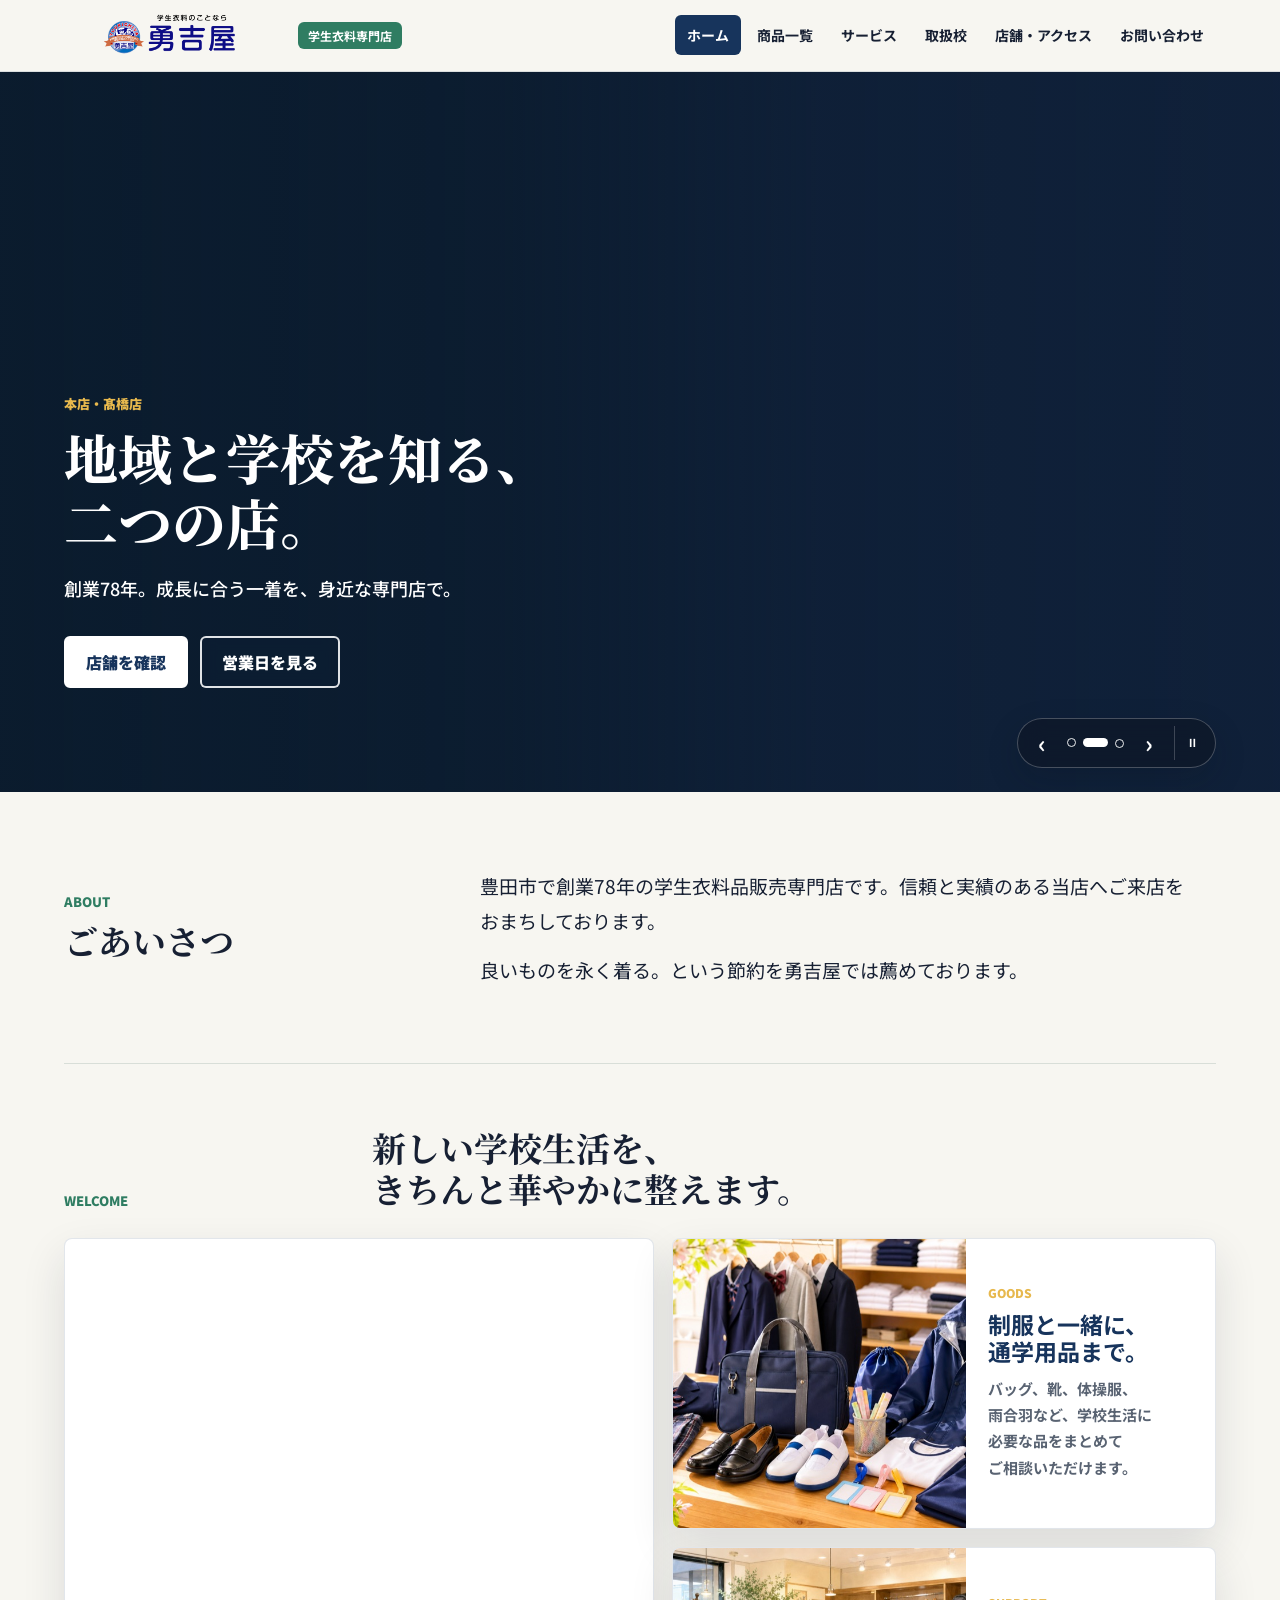
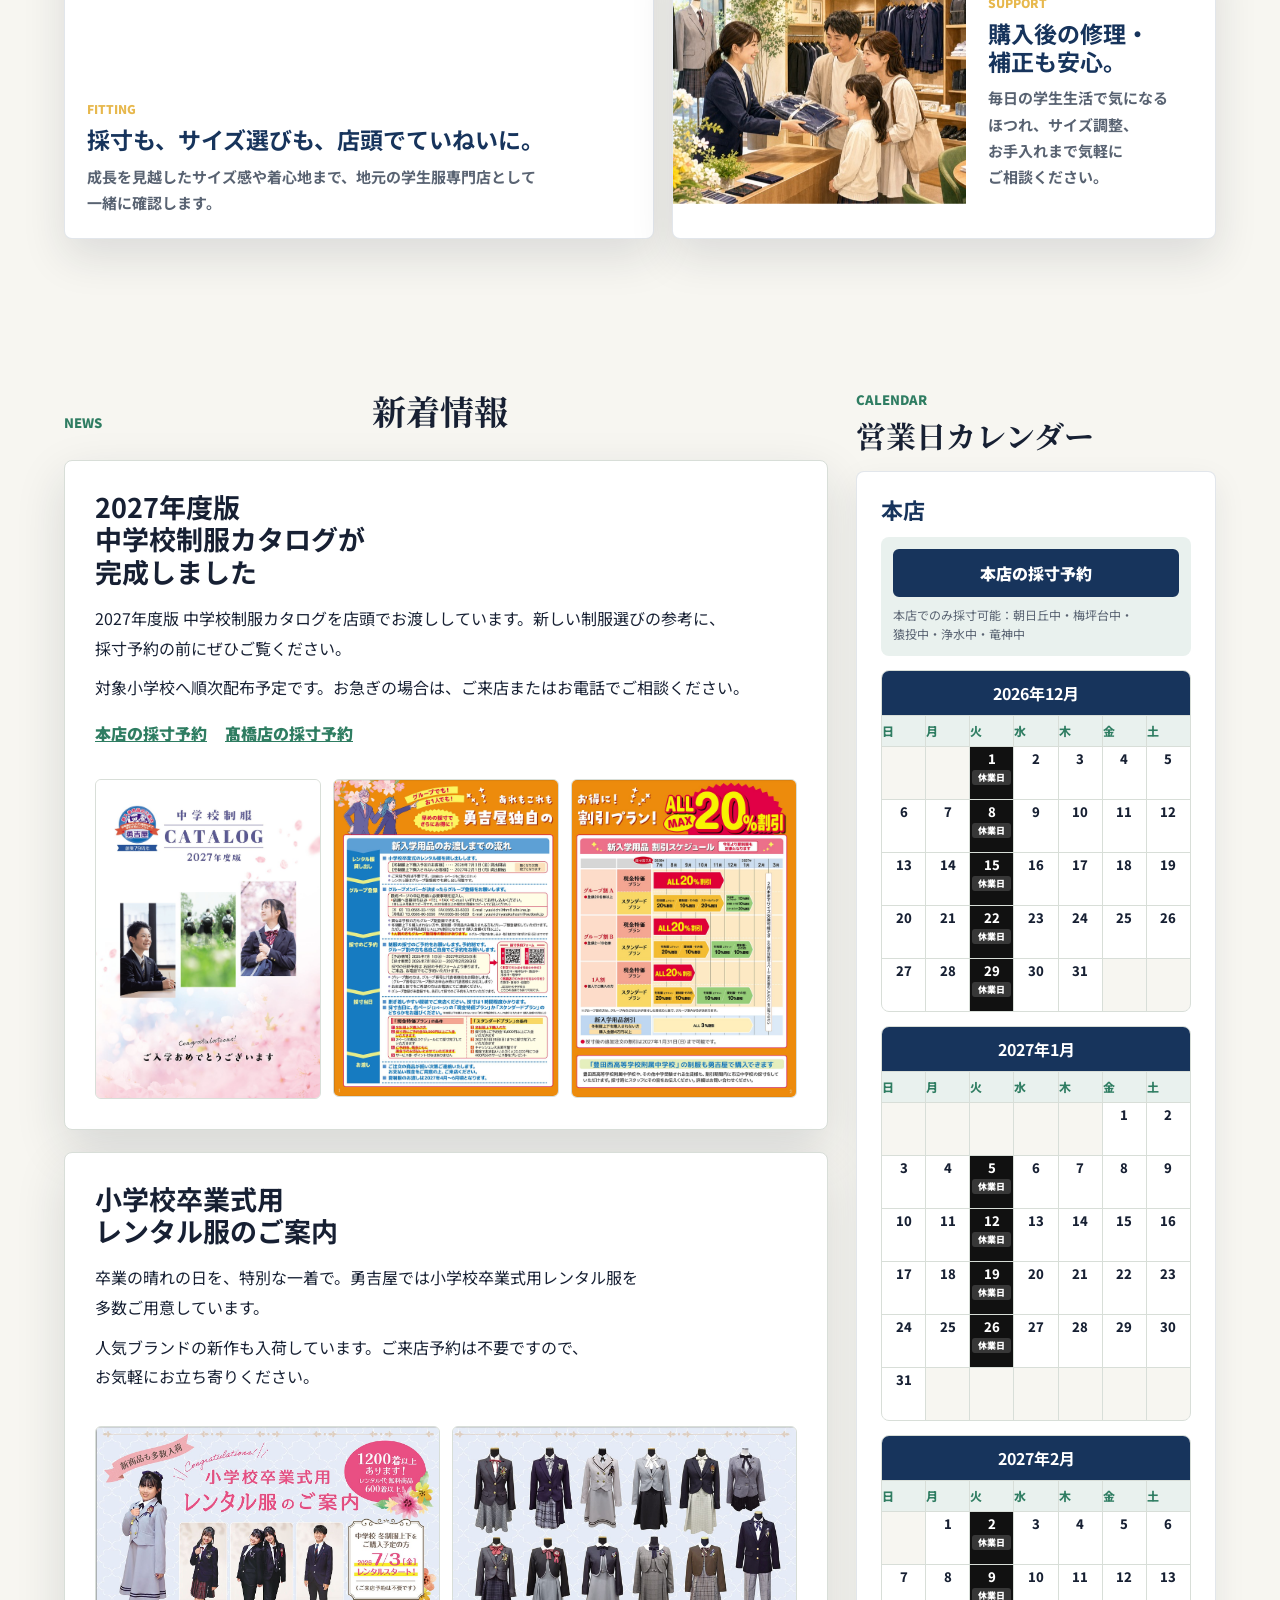
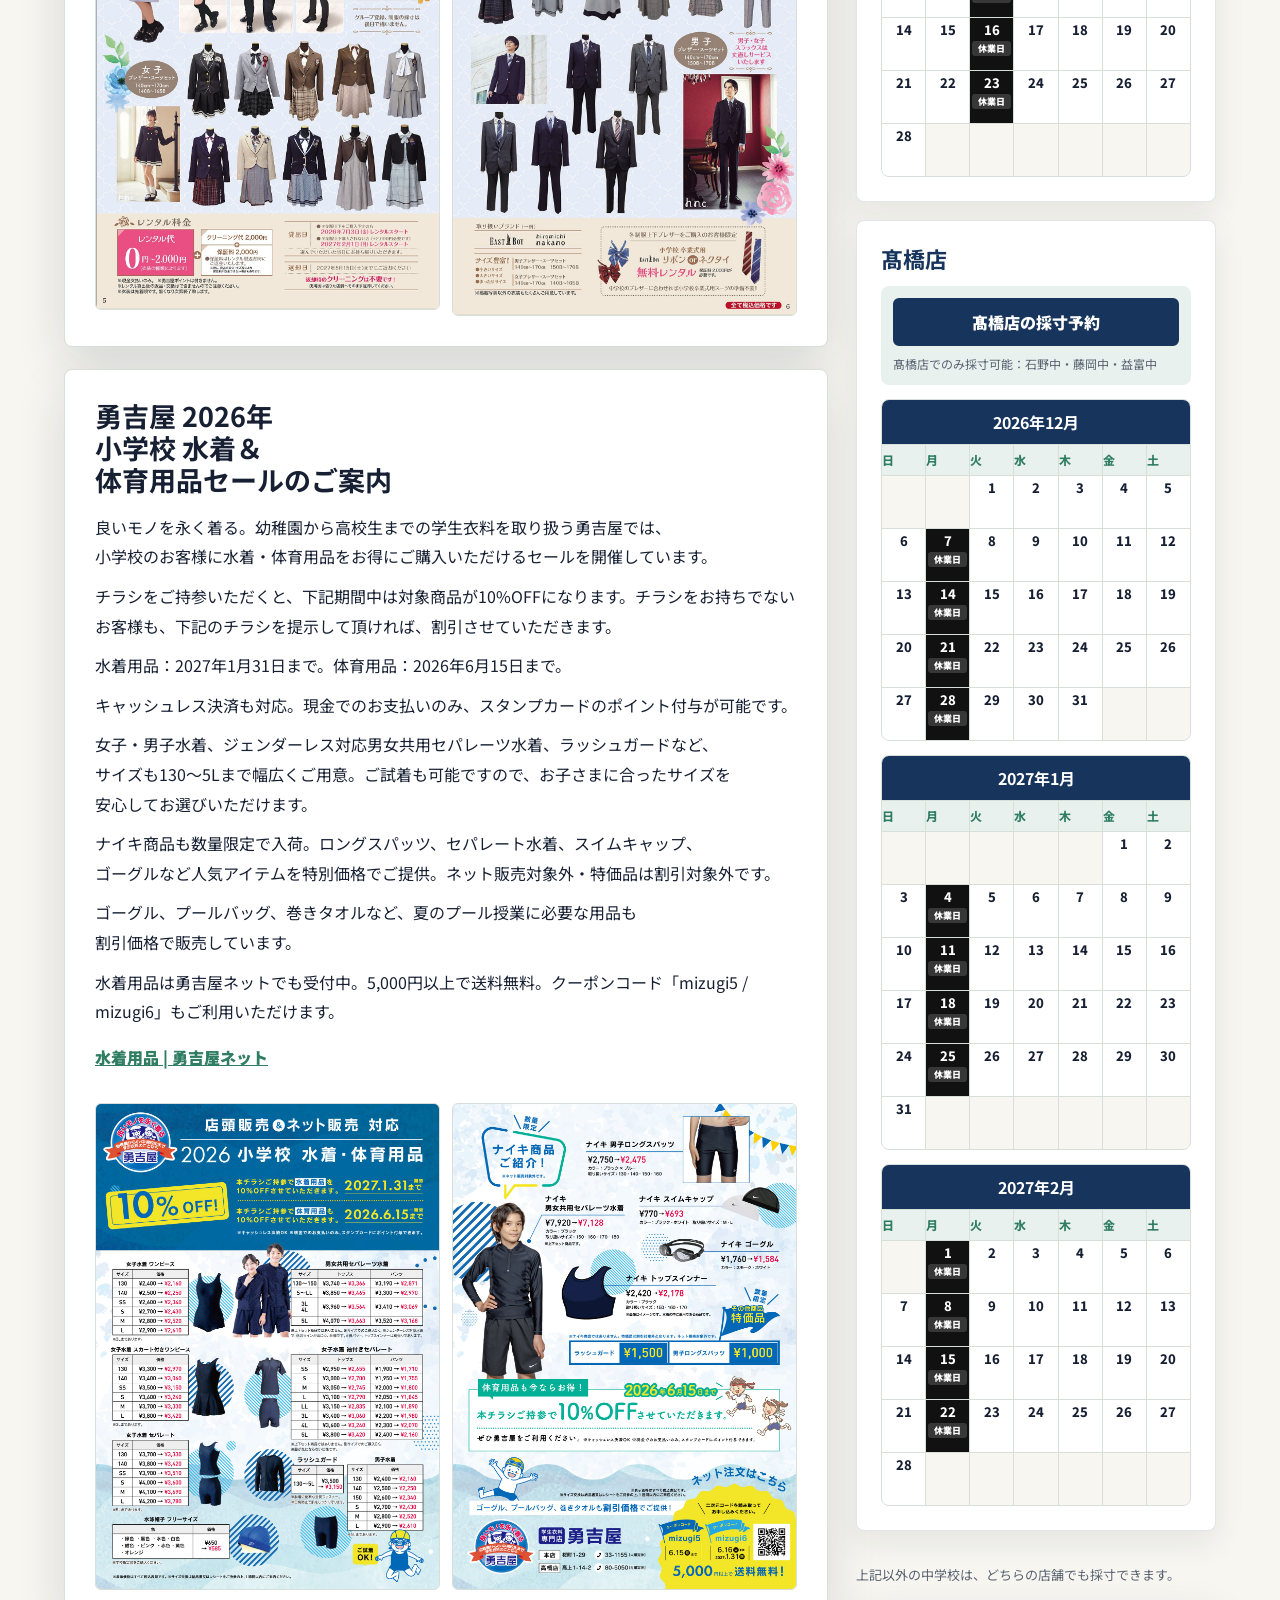
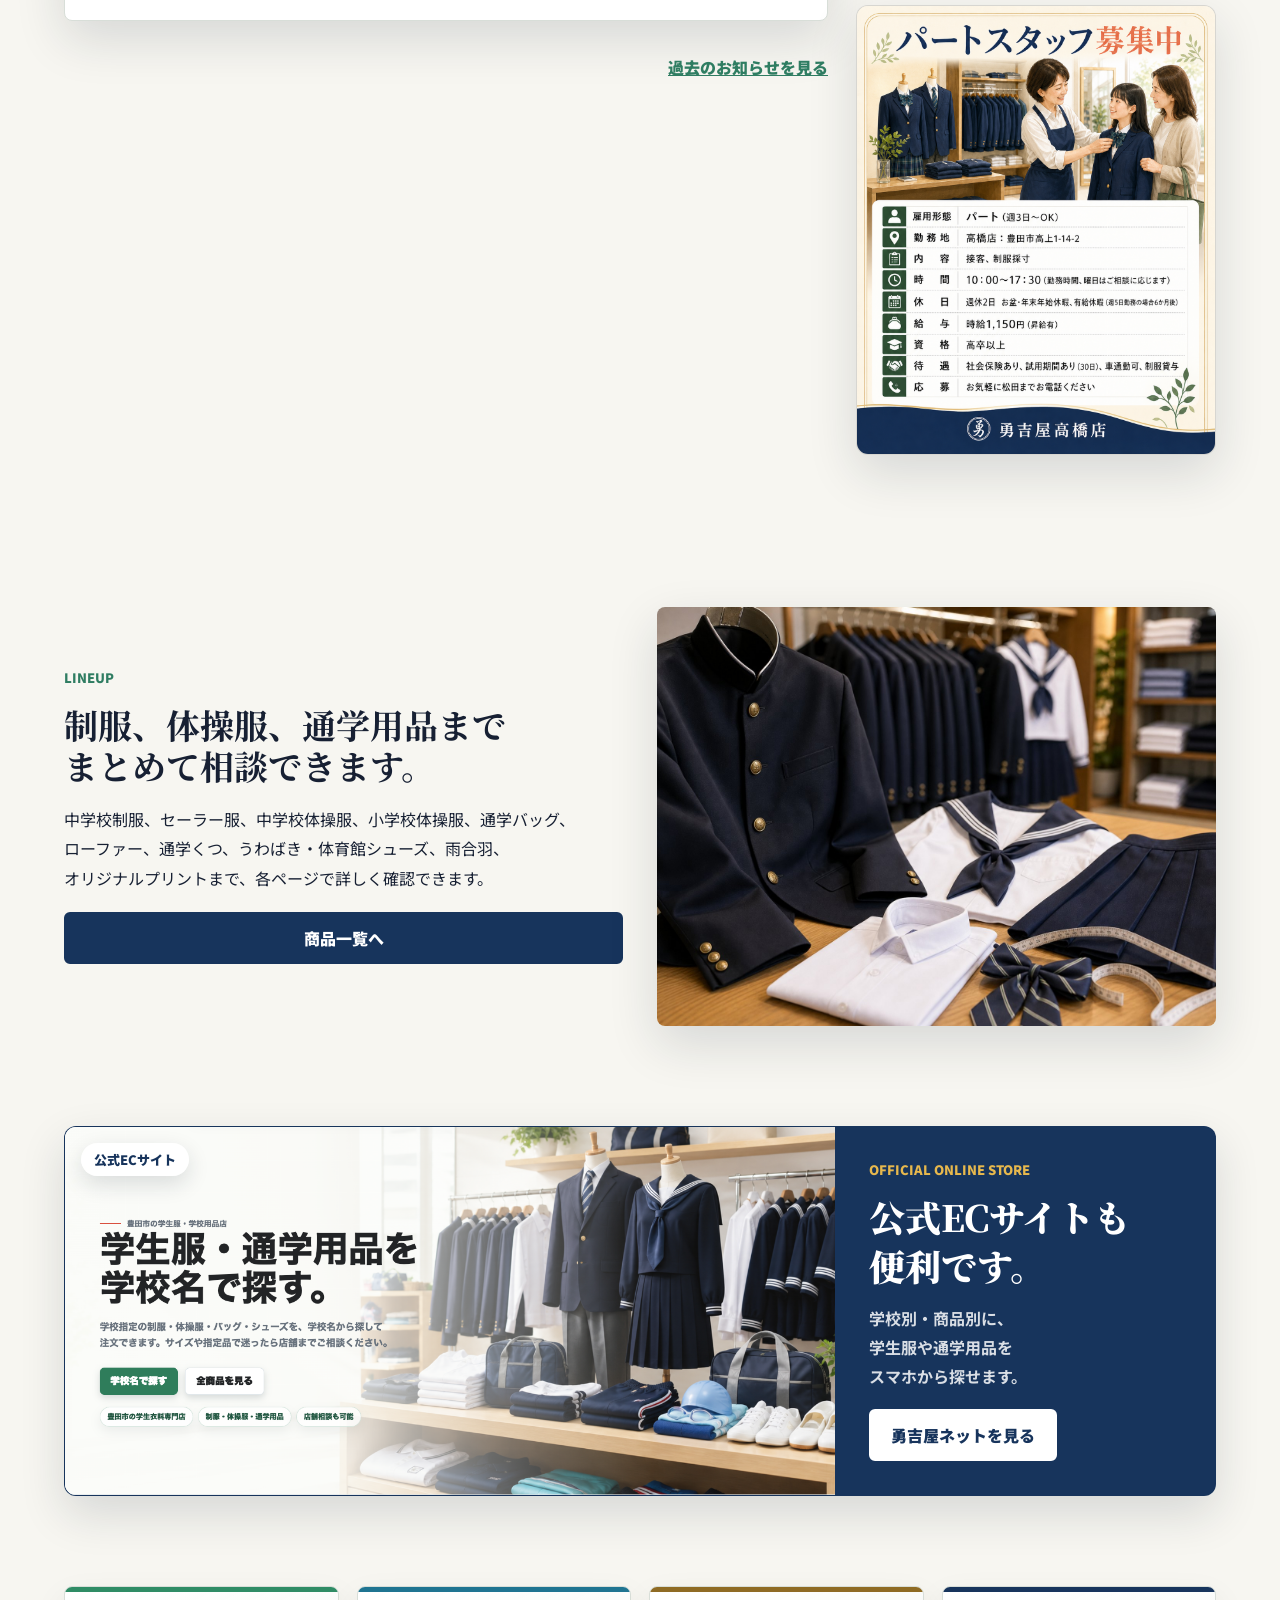
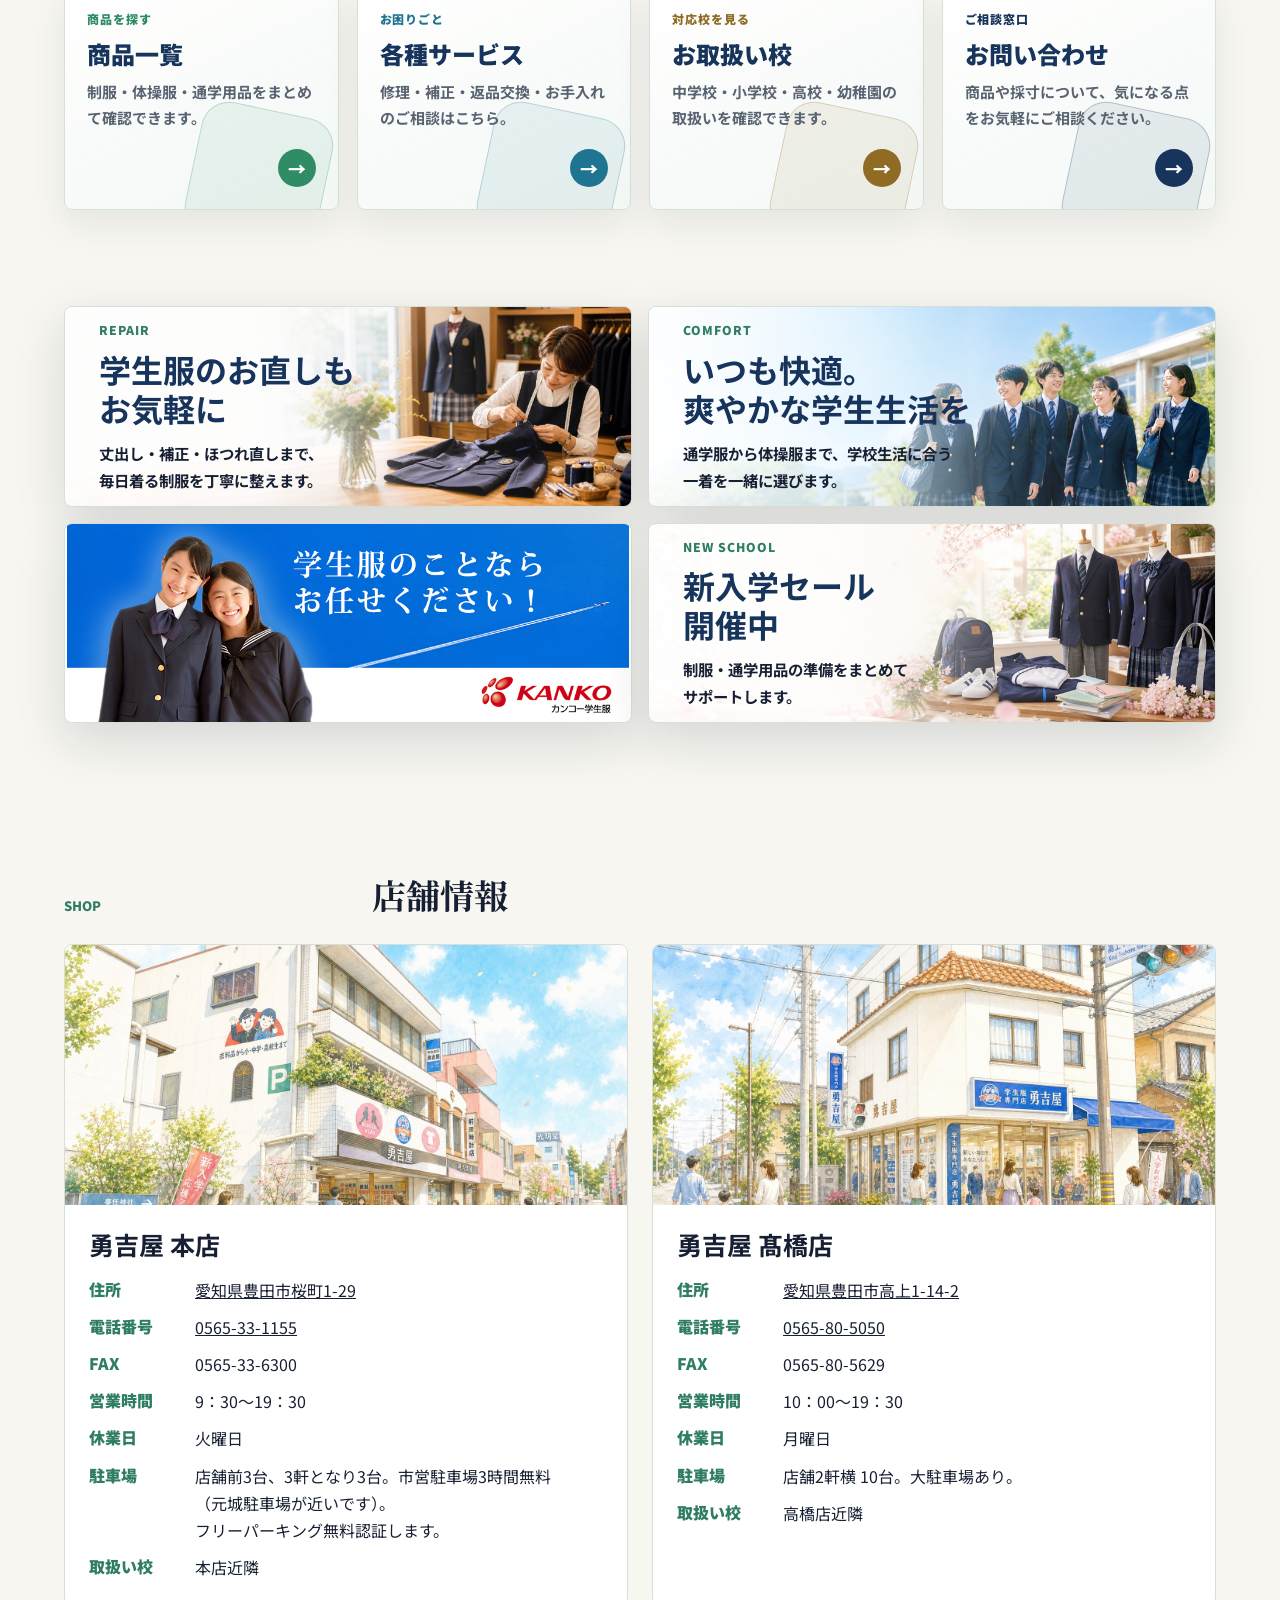
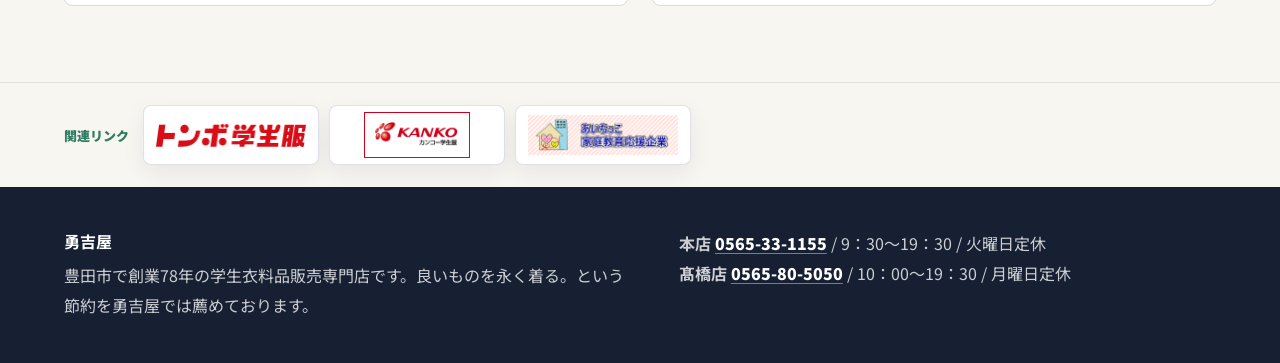
==== commit 3d3ee21c: "Move recruitment flyer below calendar" ====
--- a/index.html
+++ b/index.html
@@ -211,6 +211,11 @@
           </article>
         </div>
         <p class="calendar-note">上記以外の中学校は、どちらの店舗でも採寸できます。</p>
+        <div class="calendar-recruitment" aria-label="勇吉屋高橋店 パートスタッフ募集">
+          <a class="recruitment-flyer-link" href="assets/generated/recruitment-flyer-gpt-image2-20260720.png" target="_blank" rel="noopener noreferrer" aria-label="パートスタッフ募集チラシを大きく表示">
+            <img src="assets/generated/recruitment-flyer-gpt-image2-20260720.png" alt="勇吉屋高橋店 パートスタッフ募集。週3日から、時給1,150円。接客、制服採寸のお仕事です" loading="lazy" decoding="async">
+          </a>
+        </div>
       </aside>
     </section>
 
@@ -294,12 +299,6 @@
           </div>
         </article>
       </div>
-    </section>
-
-    <section class="section recruitment-section" aria-label="勇吉屋高橋店 パートスタッフ募集">
-      <a class="recruitment-flyer-link" href="assets/generated/recruitment-flyer-gpt-image2-20260720.png" target="_blank" rel="noopener noreferrer" aria-label="パートスタッフ募集チラシを大きく表示">
-        <img src="assets/generated/recruitment-flyer-gpt-image2-20260720.png" alt="勇吉屋高橋店 パートスタッフ募集。週3日から、時給1,150円。接客、制服採寸のお仕事です" loading="lazy" decoding="async">
-      </a>
     </section>
 
     <section class="section">
--- a/assets/css/styles.css
+++ b/assets/css/styles.css
@@ -813,11 +813,10 @@
   object-fit: cover;
 }
 
-.recruitment-section {
+.calendar-recruitment {
   display: grid;
   justify-items: center;
-  padding-top: 42px;
-  padding-bottom: 42px;
+  min-width: 0;
 }
 
 .recruitment-flyer-link {
@@ -842,6 +841,10 @@
   display: block;
   width: 100%;
   height: auto;
+}
+
+.calendar-recruitment .recruitment-flyer-link {
+  width: 100%;
 }
 
 .support-banner-image {
@@ -2627,11 +2630,6 @@
     padding: 8px 12px;
   }
 
-  .section.recruitment-section {
-    padding-top: 26px;
-    padding-bottom: 26px;
-  }
-
   .recruitment-flyer-link {
     border-radius: 9px;
   }
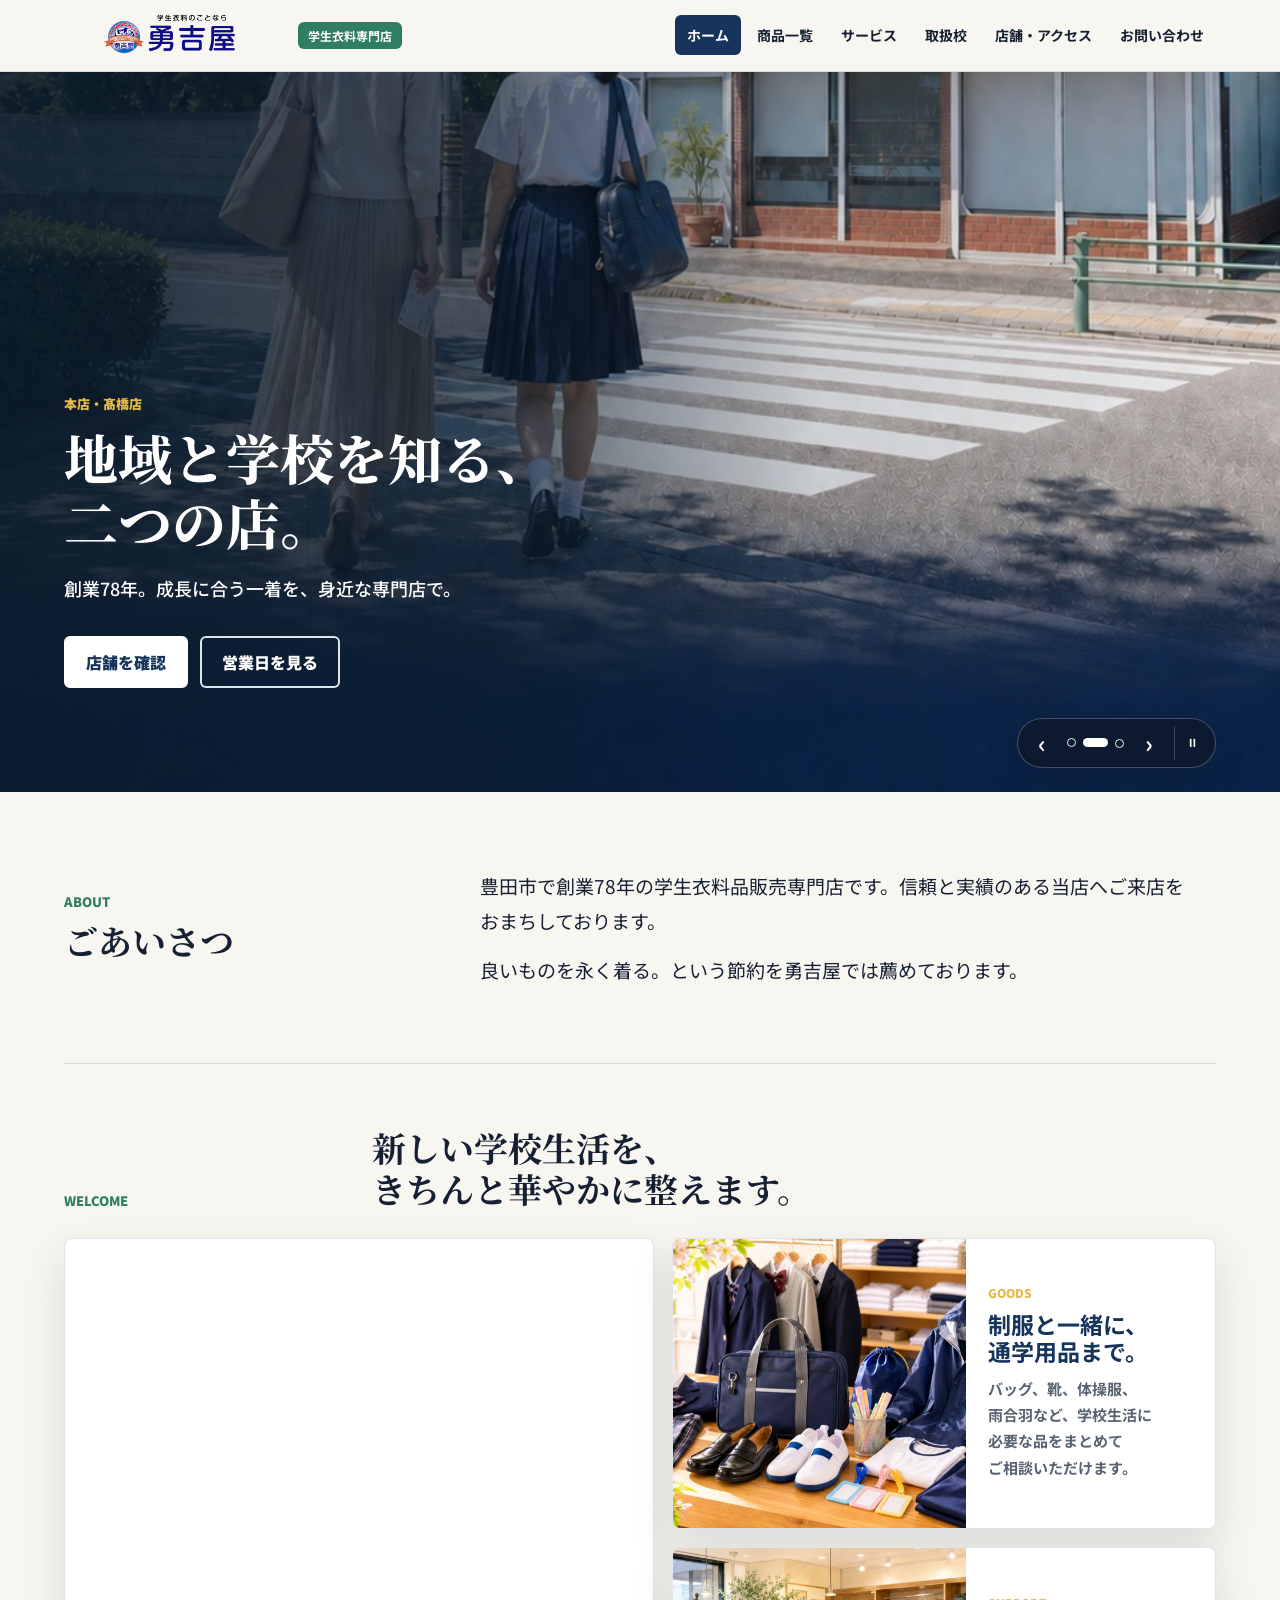
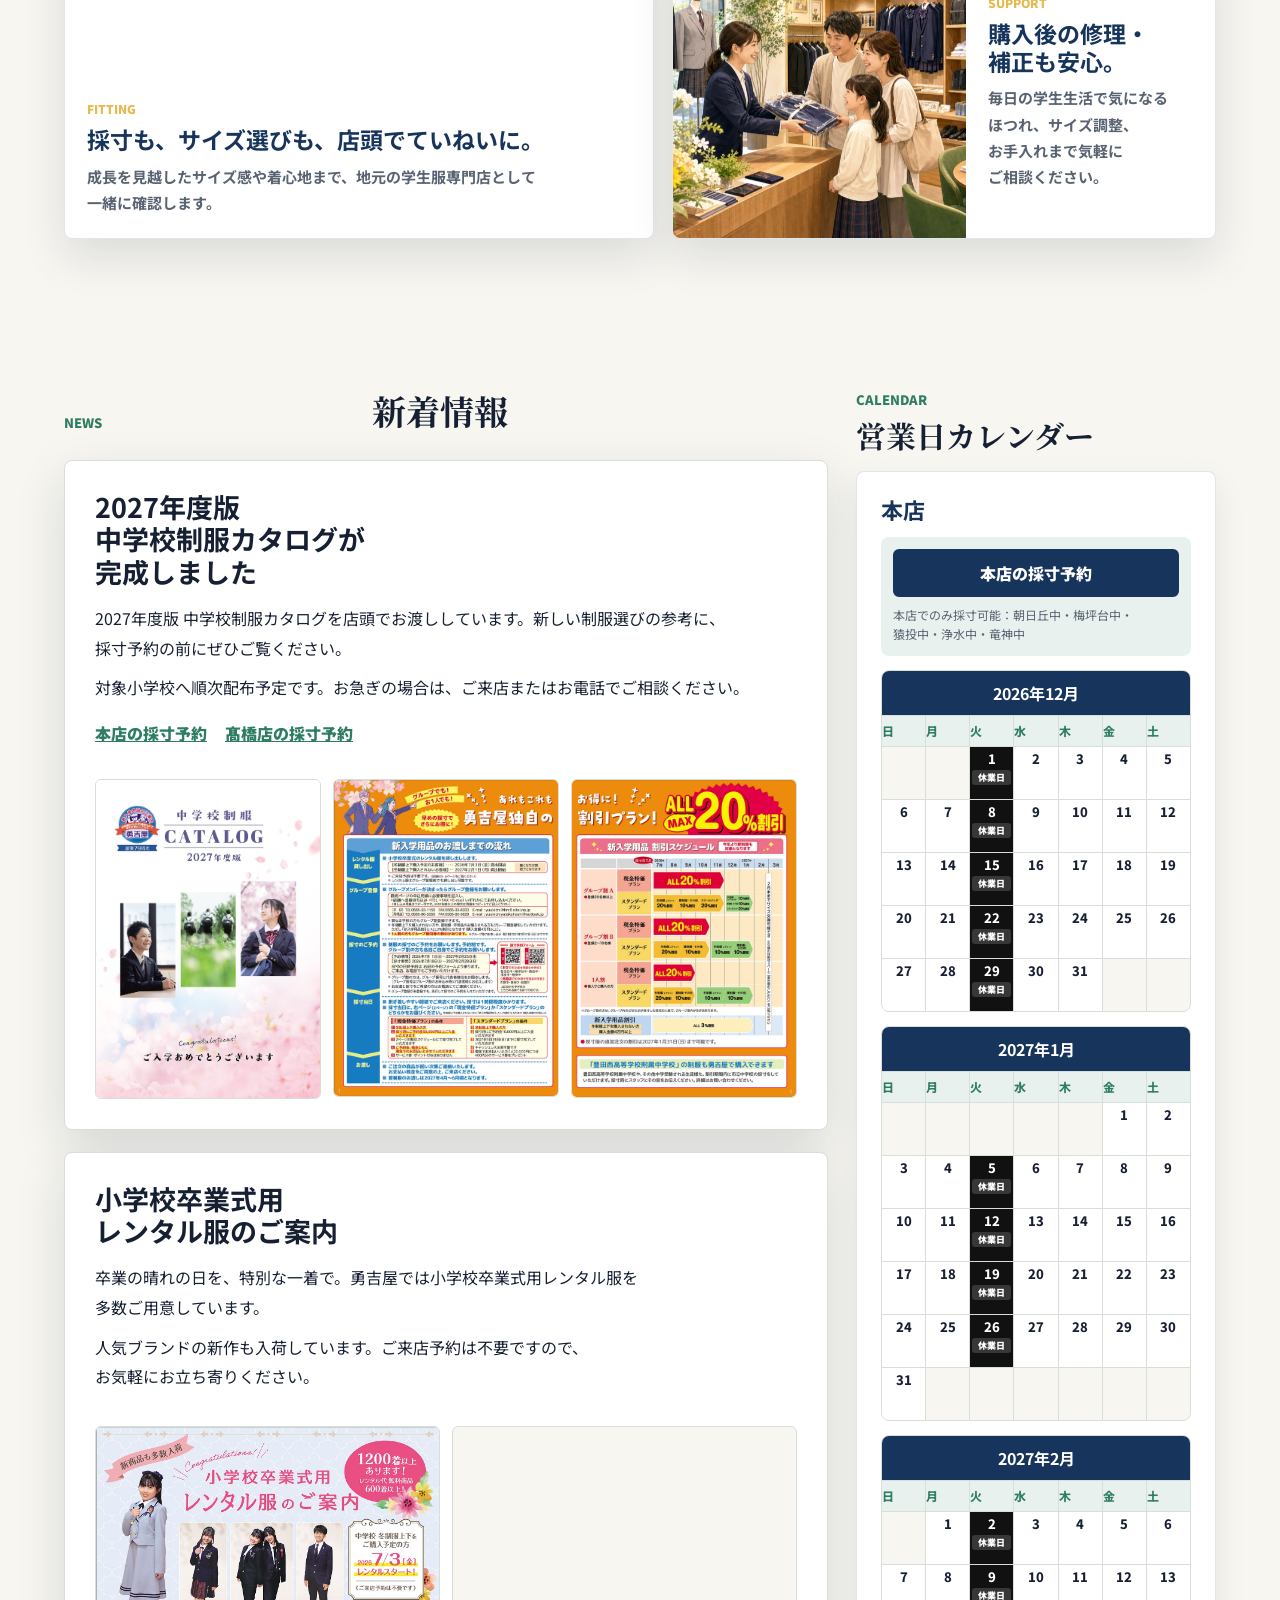
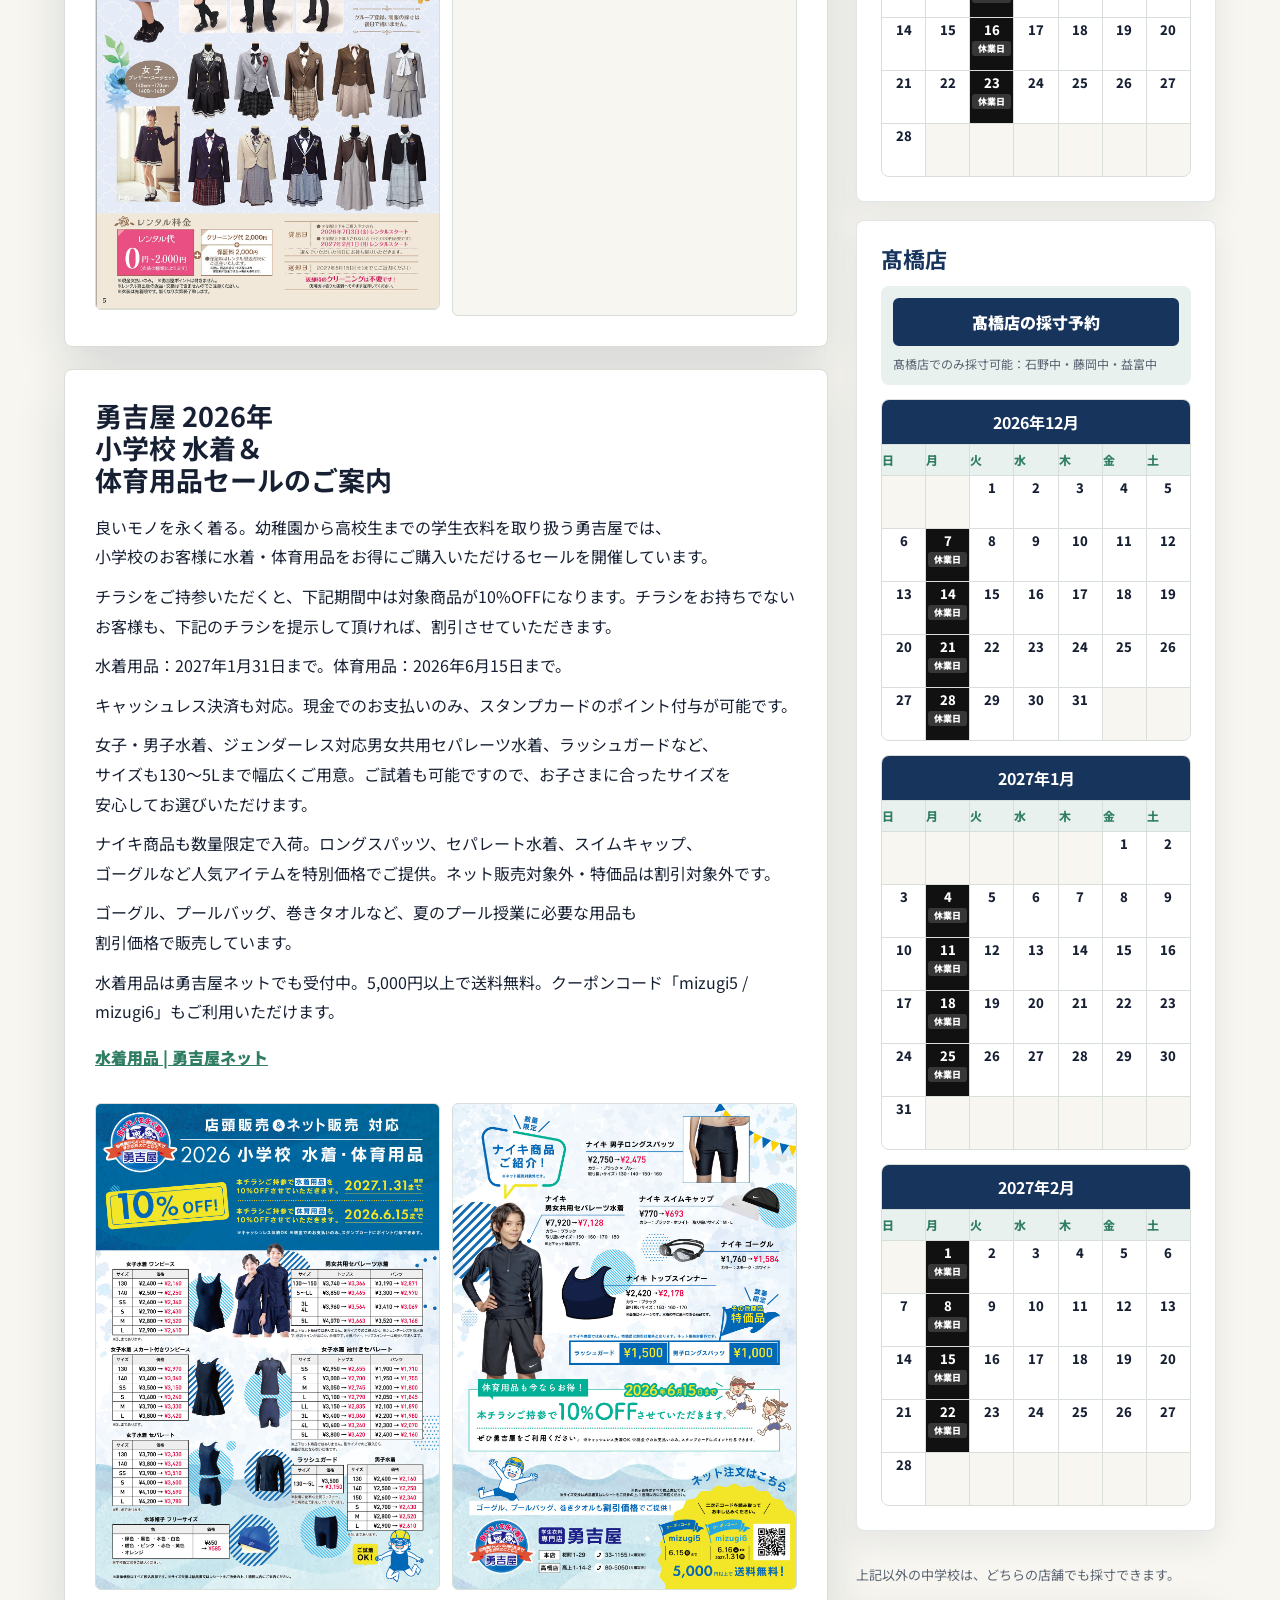
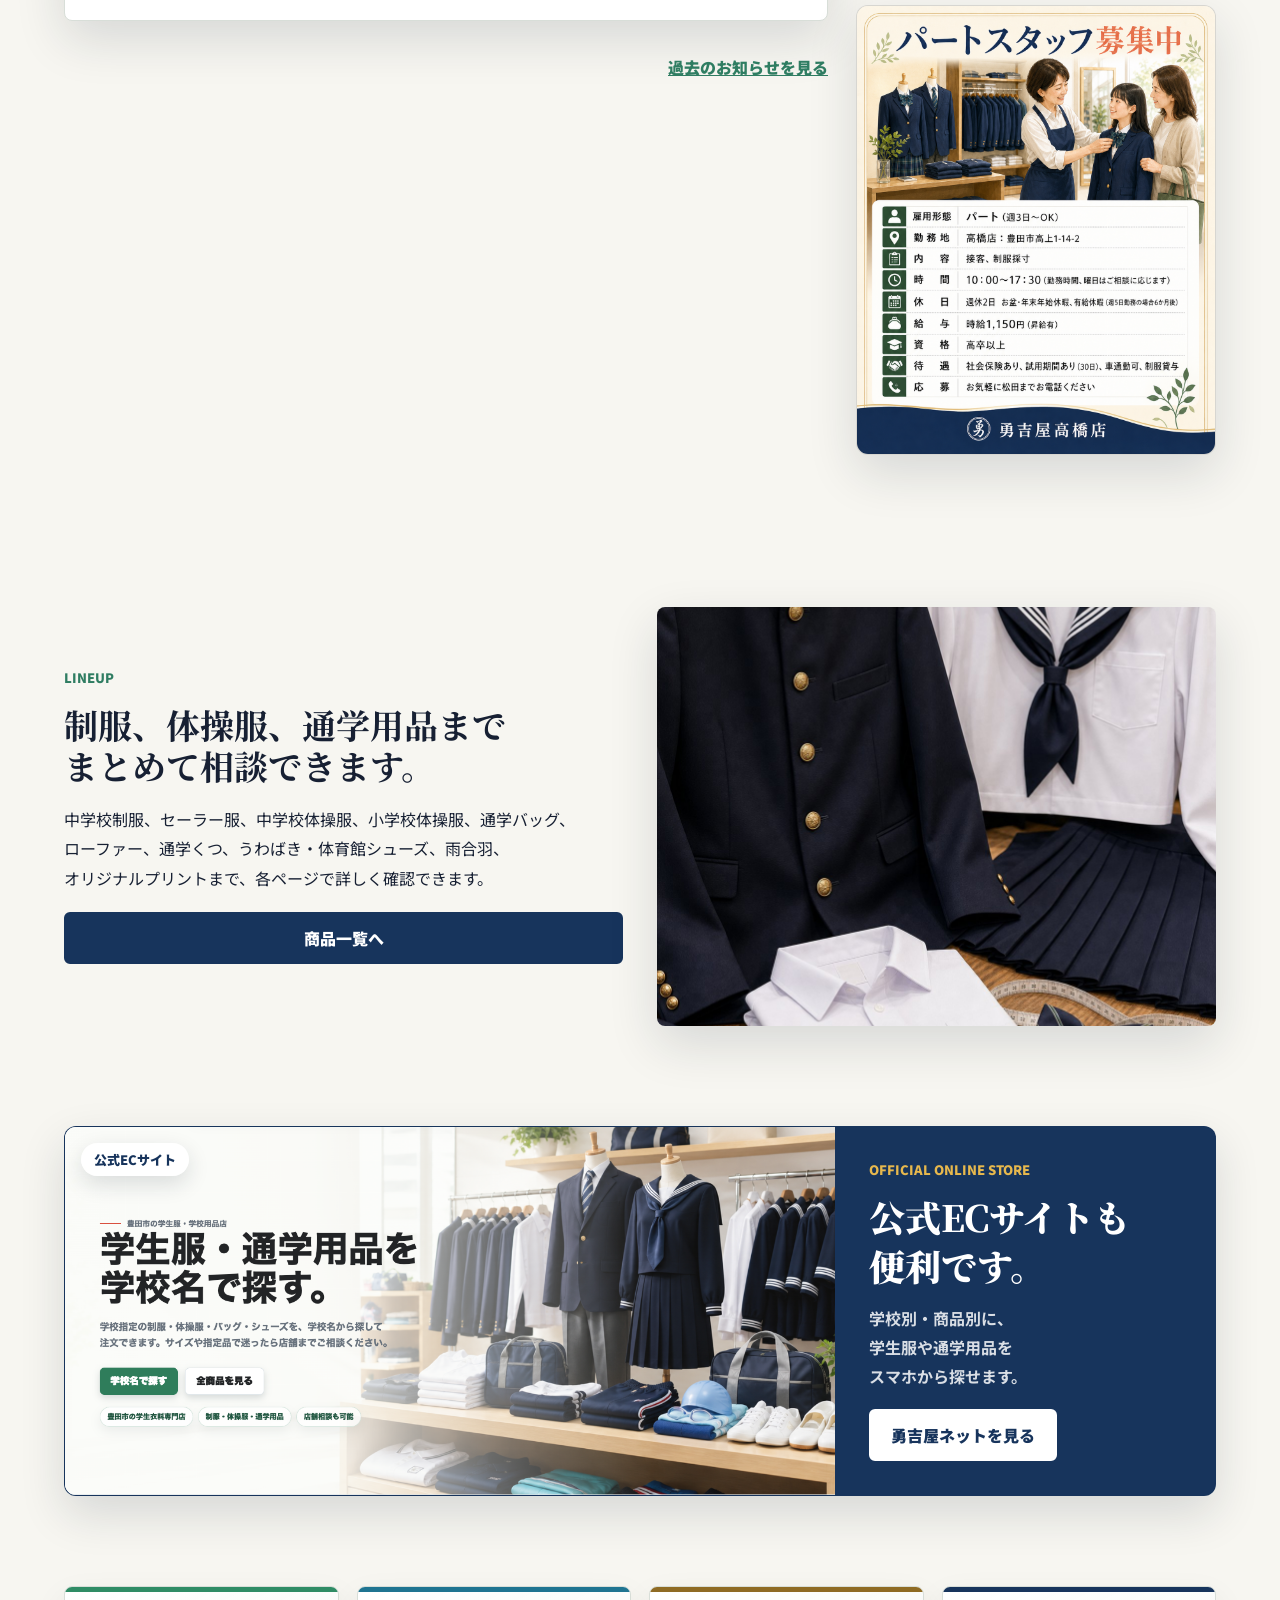
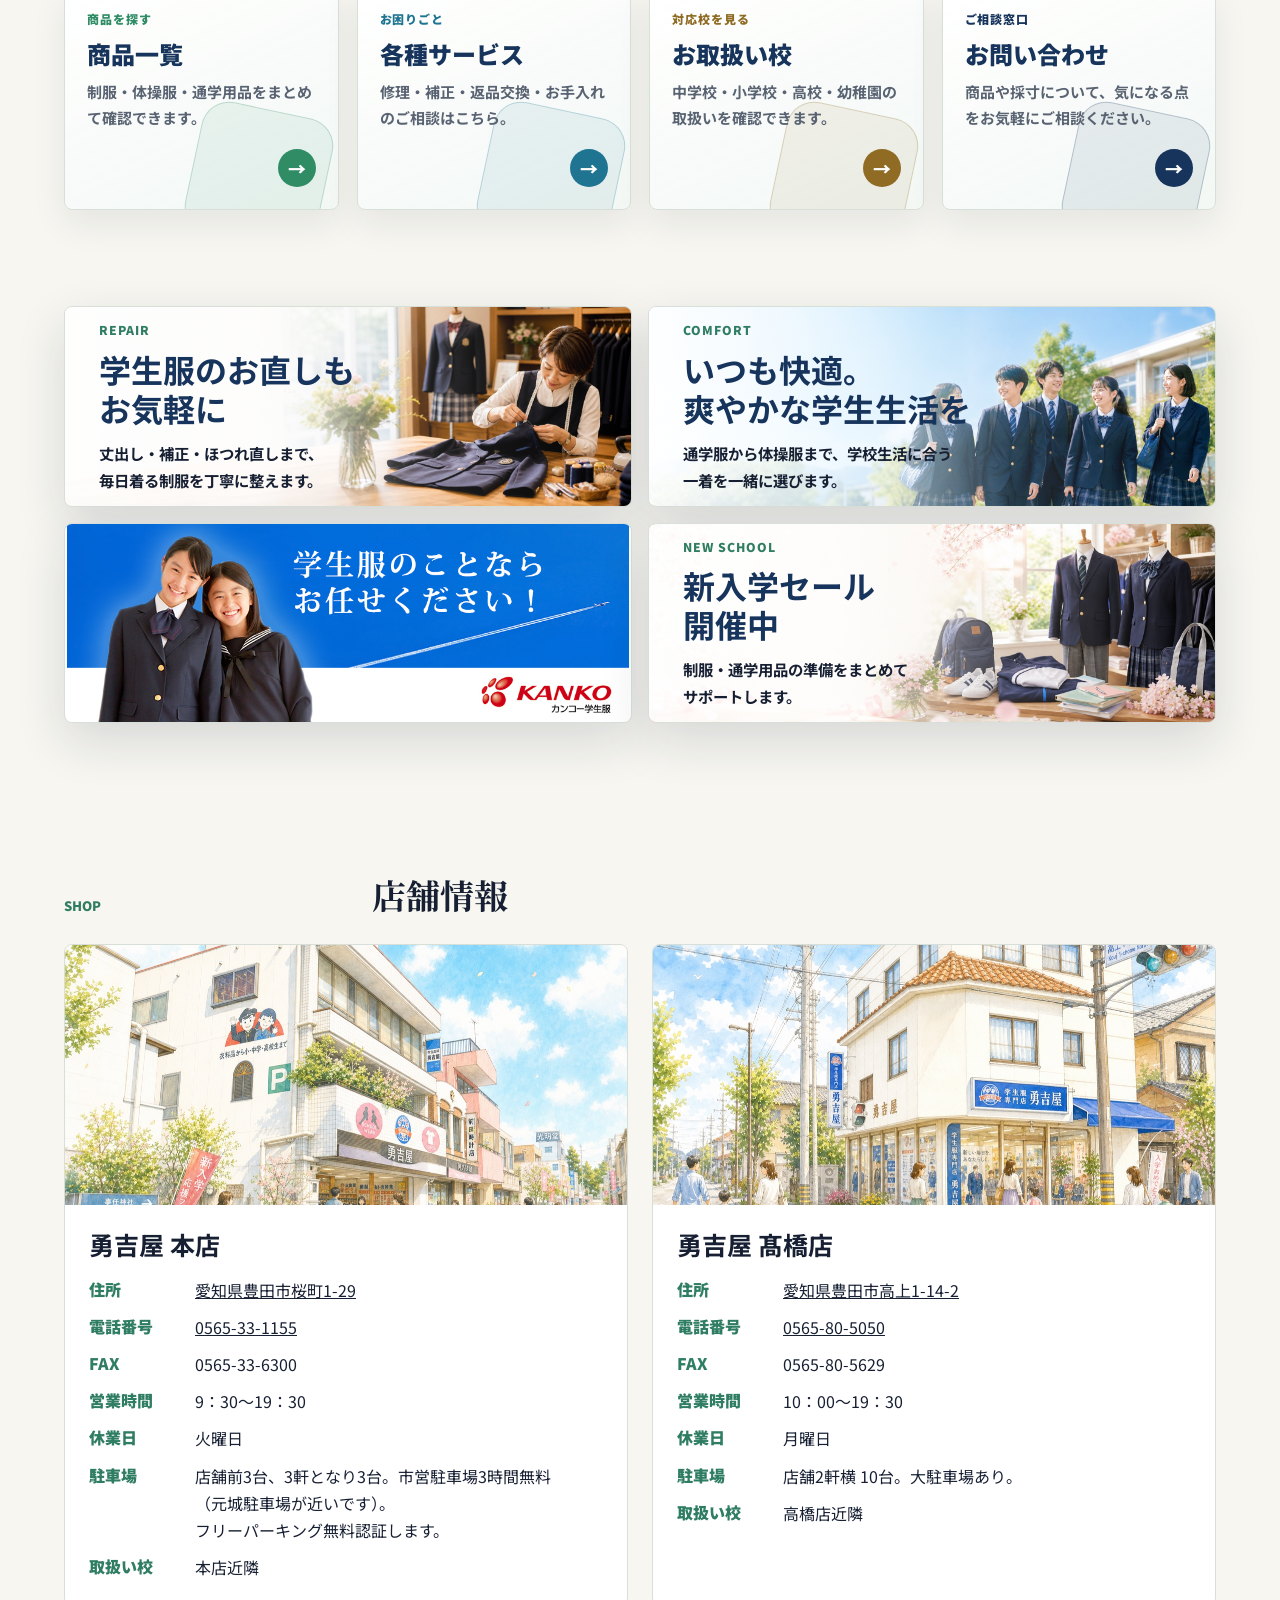
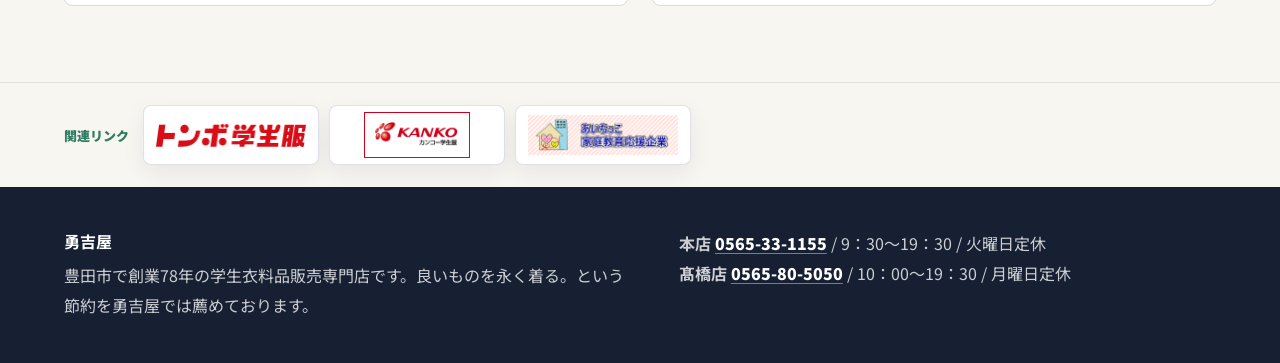
==== commit 90abca7c: "Fix hero autoplay and calendar duplicates" ====
--- a/index.html
+++ b/index.html
@@ -360,7 +360,7 @@
       <p><b>本店</b> <a href="tel:0565331155">0565-33-1155</a> / 9：30～19：30 / 火曜日定休</p><p><b>髙橋店</b> <a href="tel:0565805050">0565-80-5050</a> / 10：00～19：30 / 月曜日定休</p>
     </div>
   </footer>
-  <script src="assets/js/site.js?v=home-promo-2"></script>
+  <script src="assets/js/site.js?v=hero-autoplay-calendar-dedup-1"></script>
   <script src="assets/js/hp-news-feed.js?v=mobile-thumb-1"></script>
 </body>
 </html>
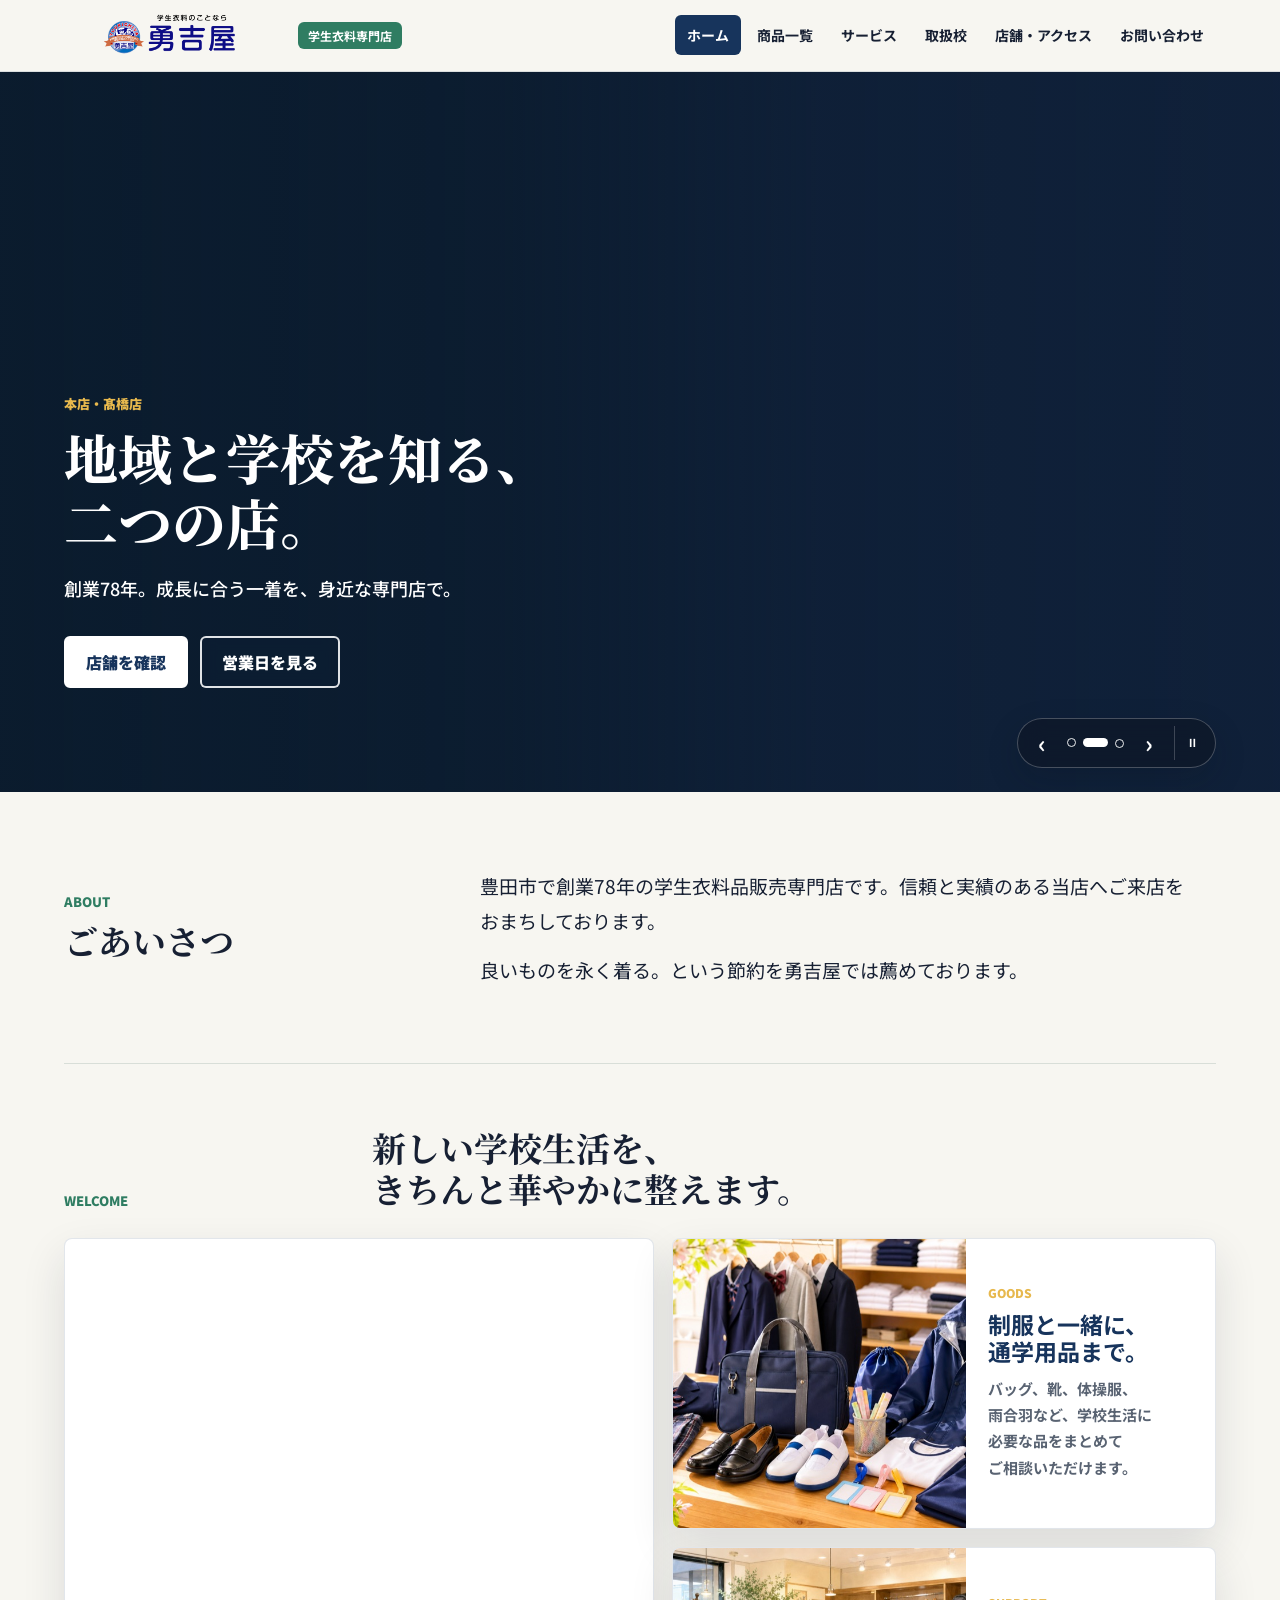
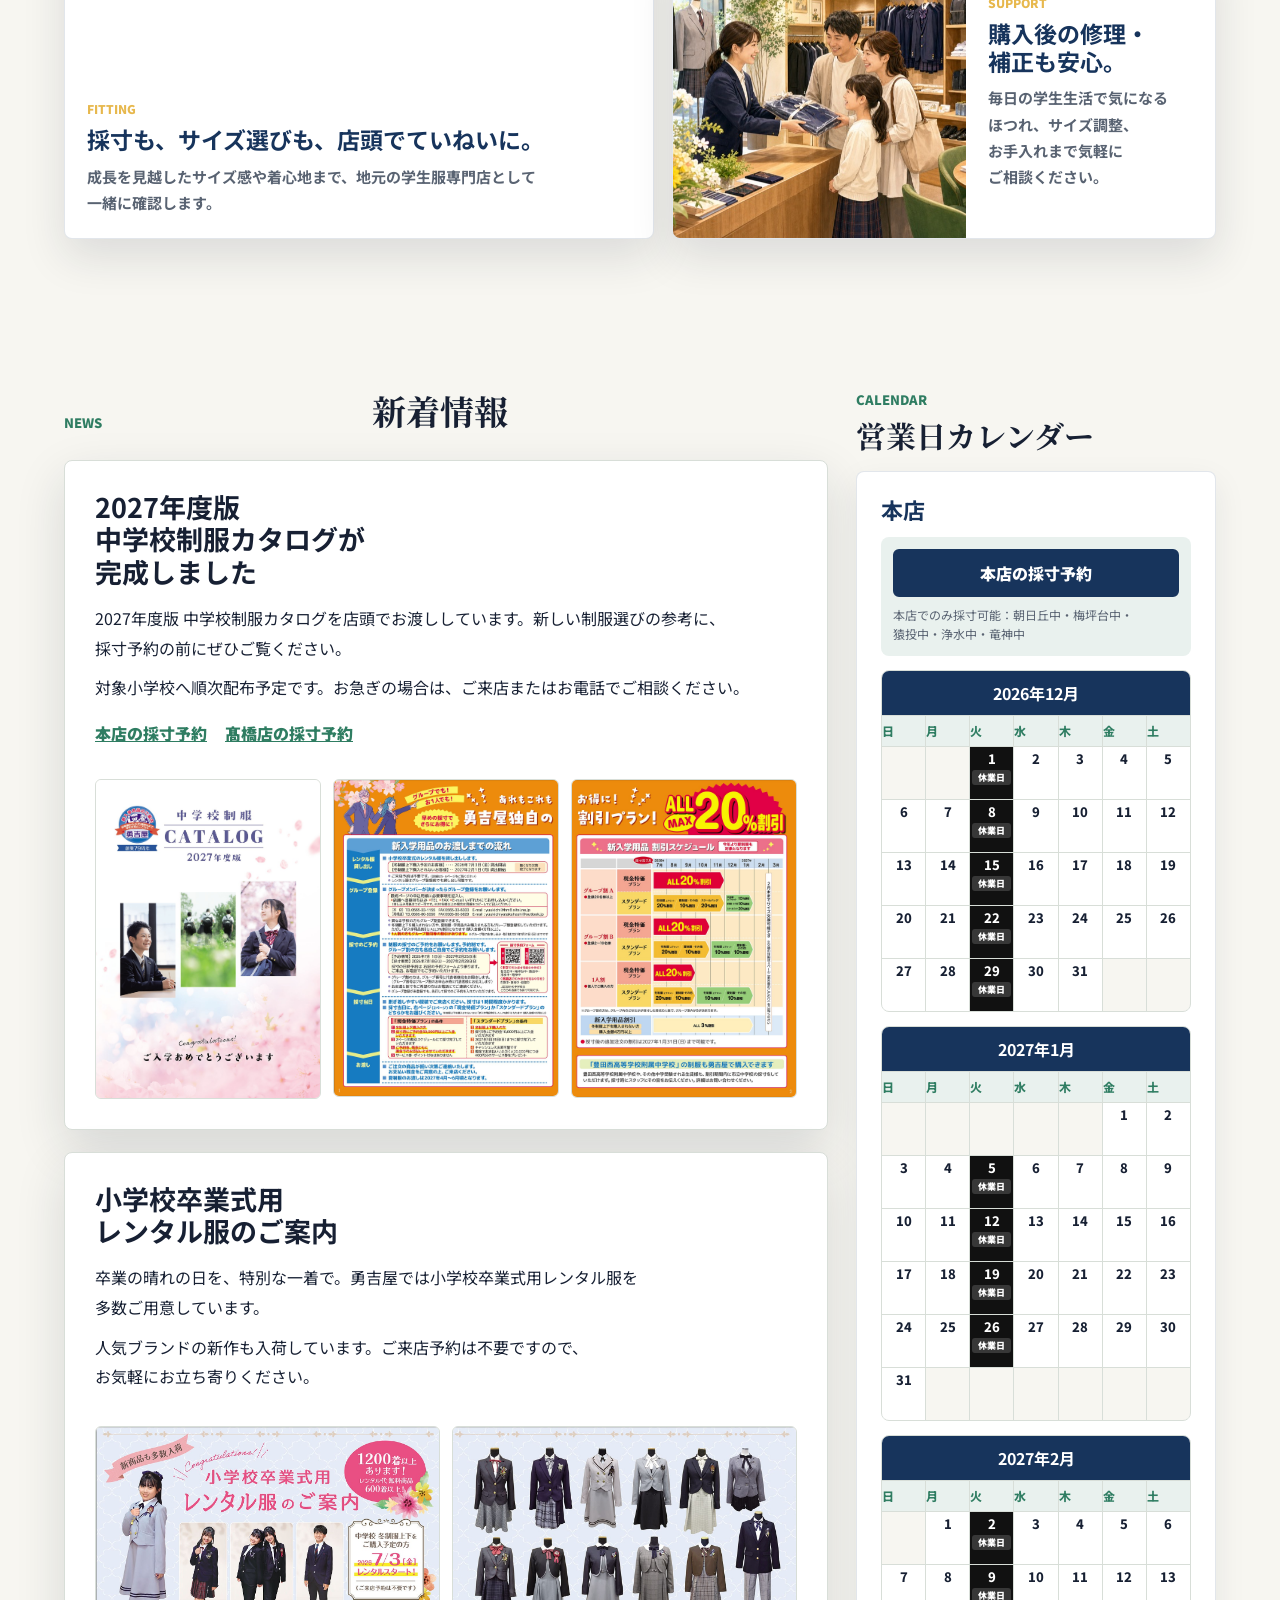
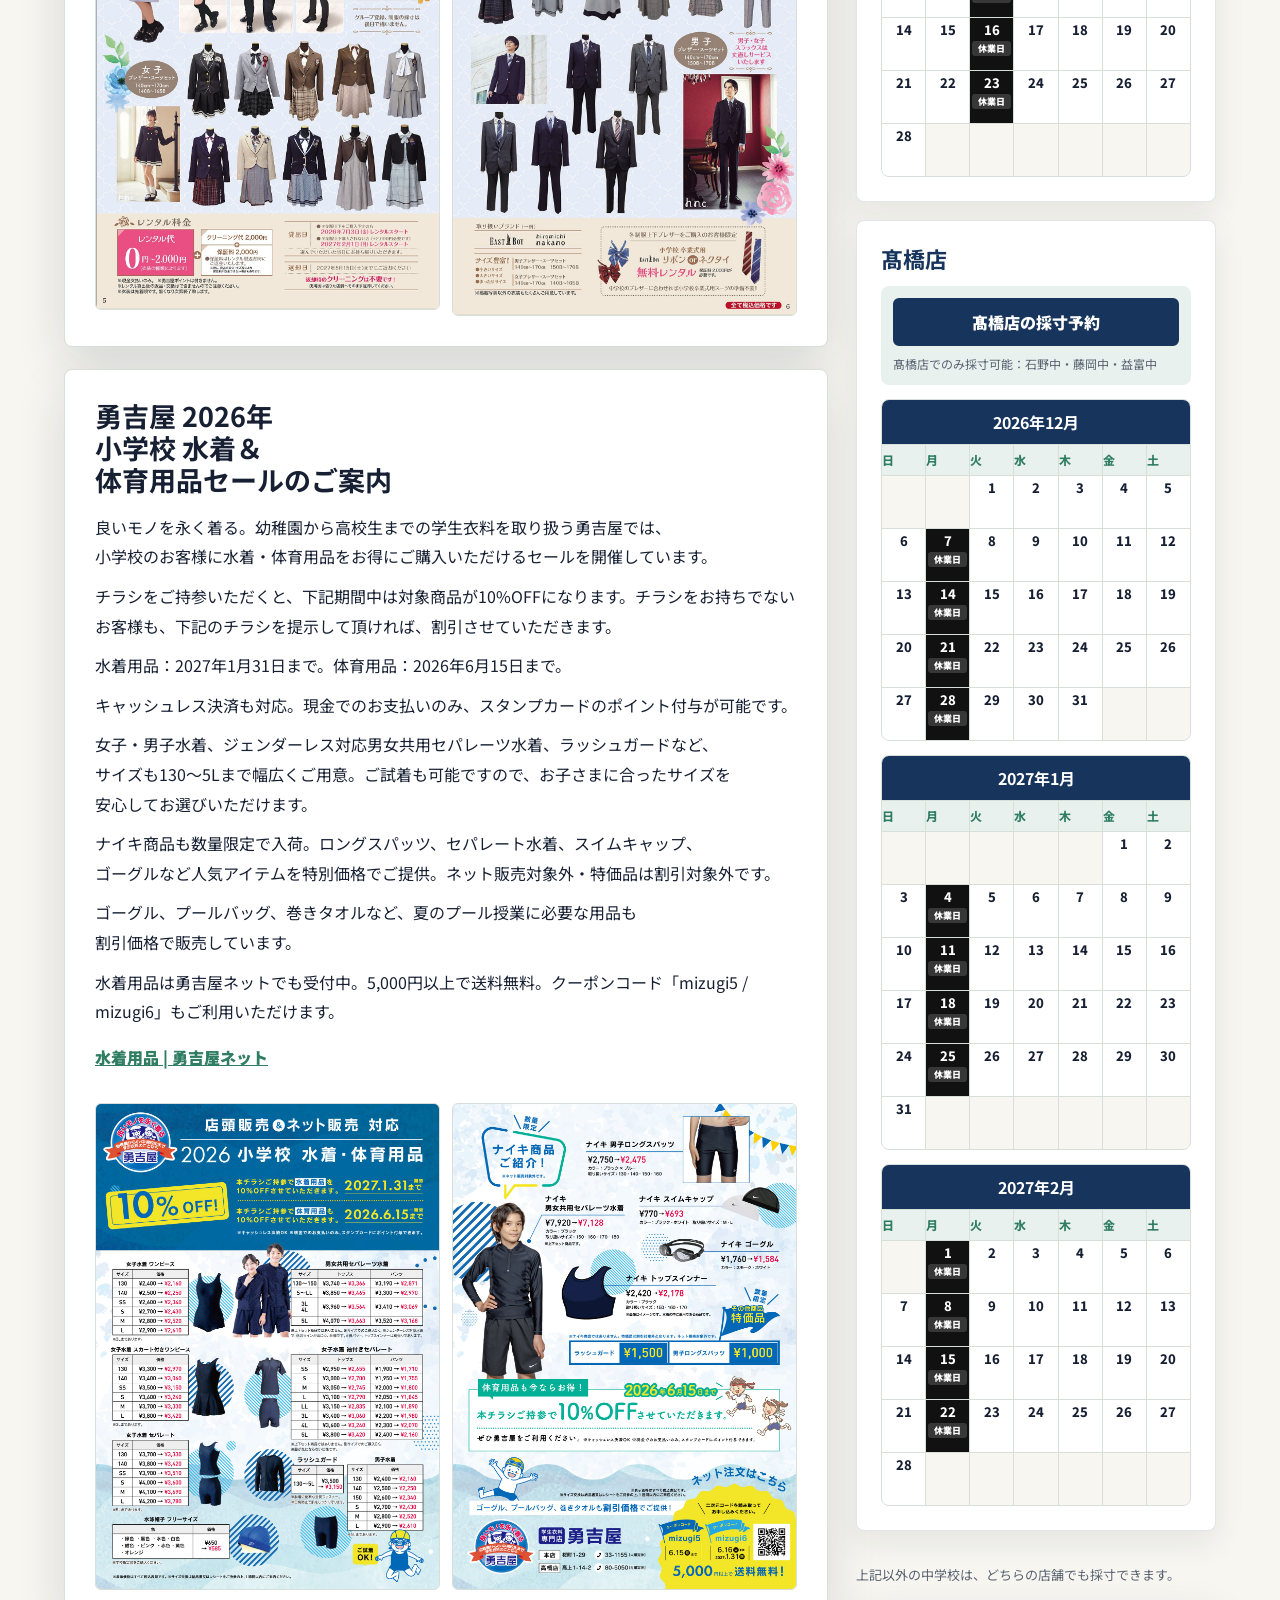
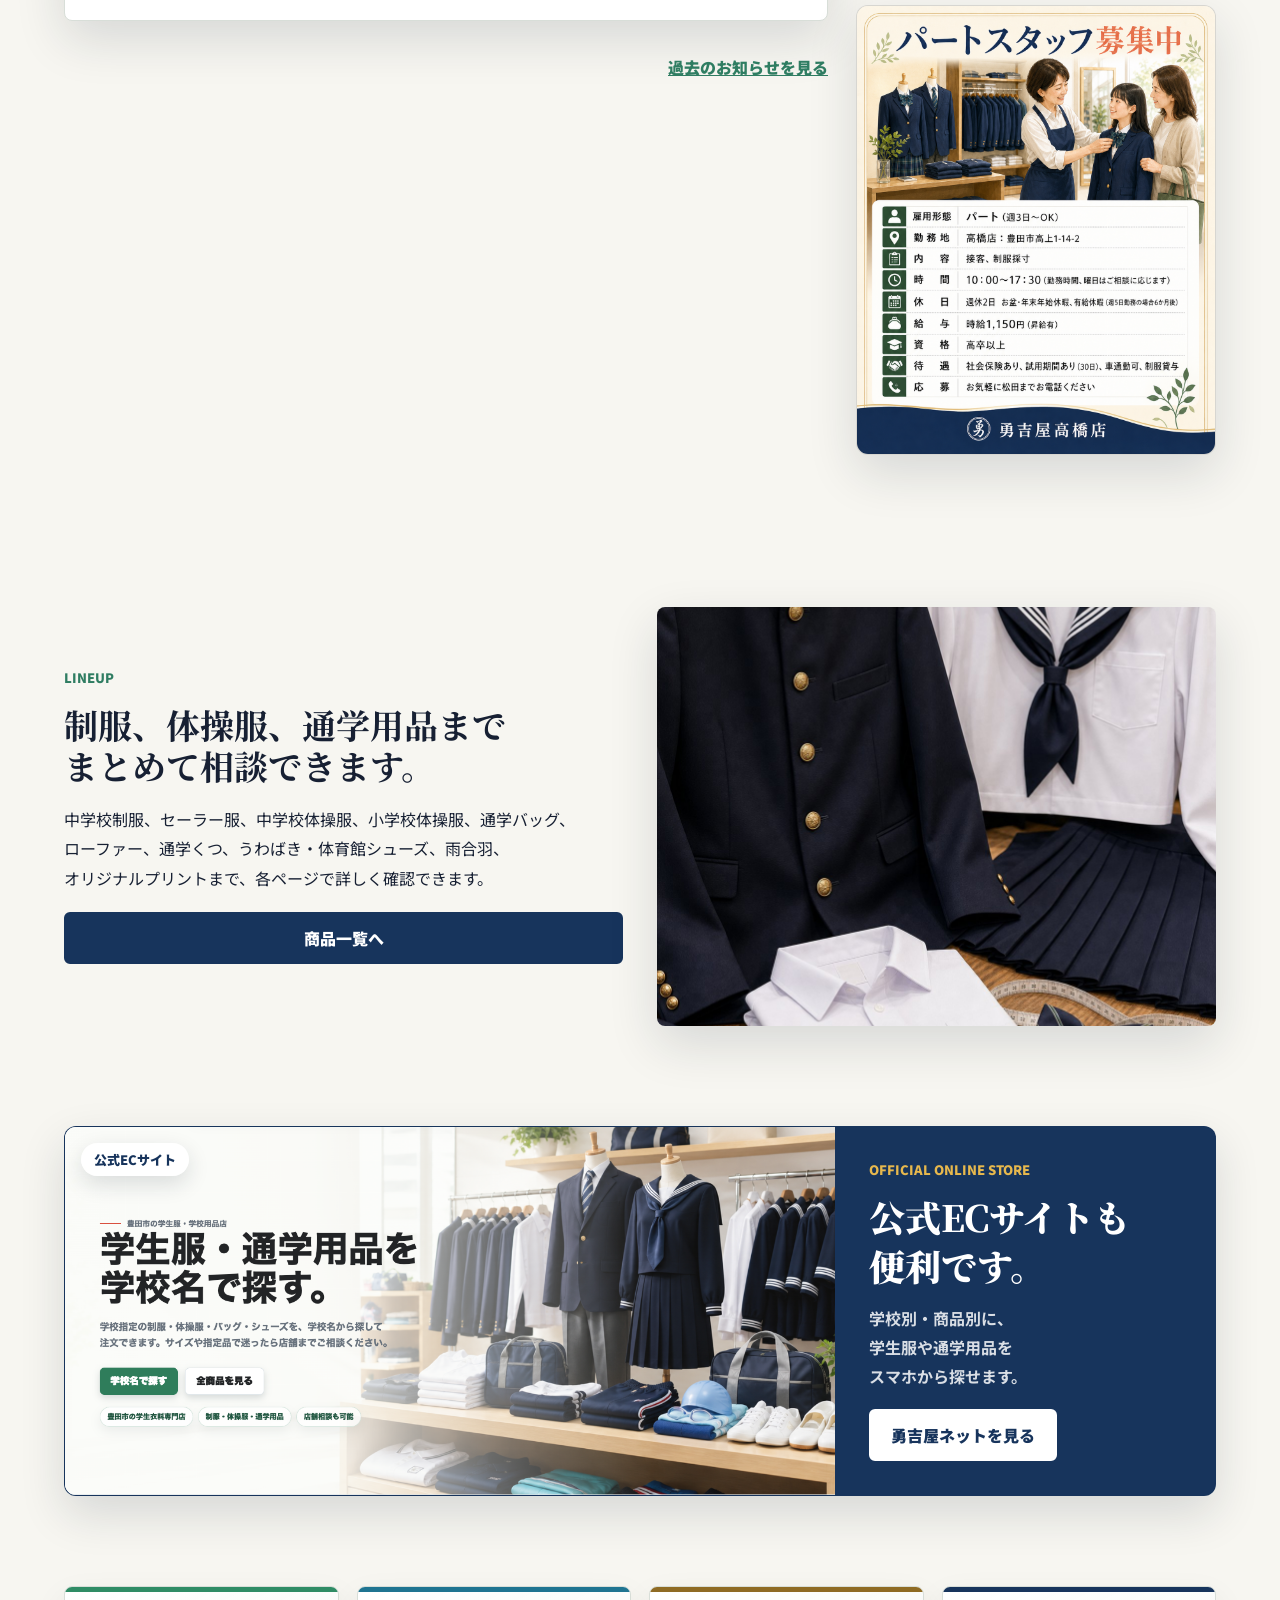
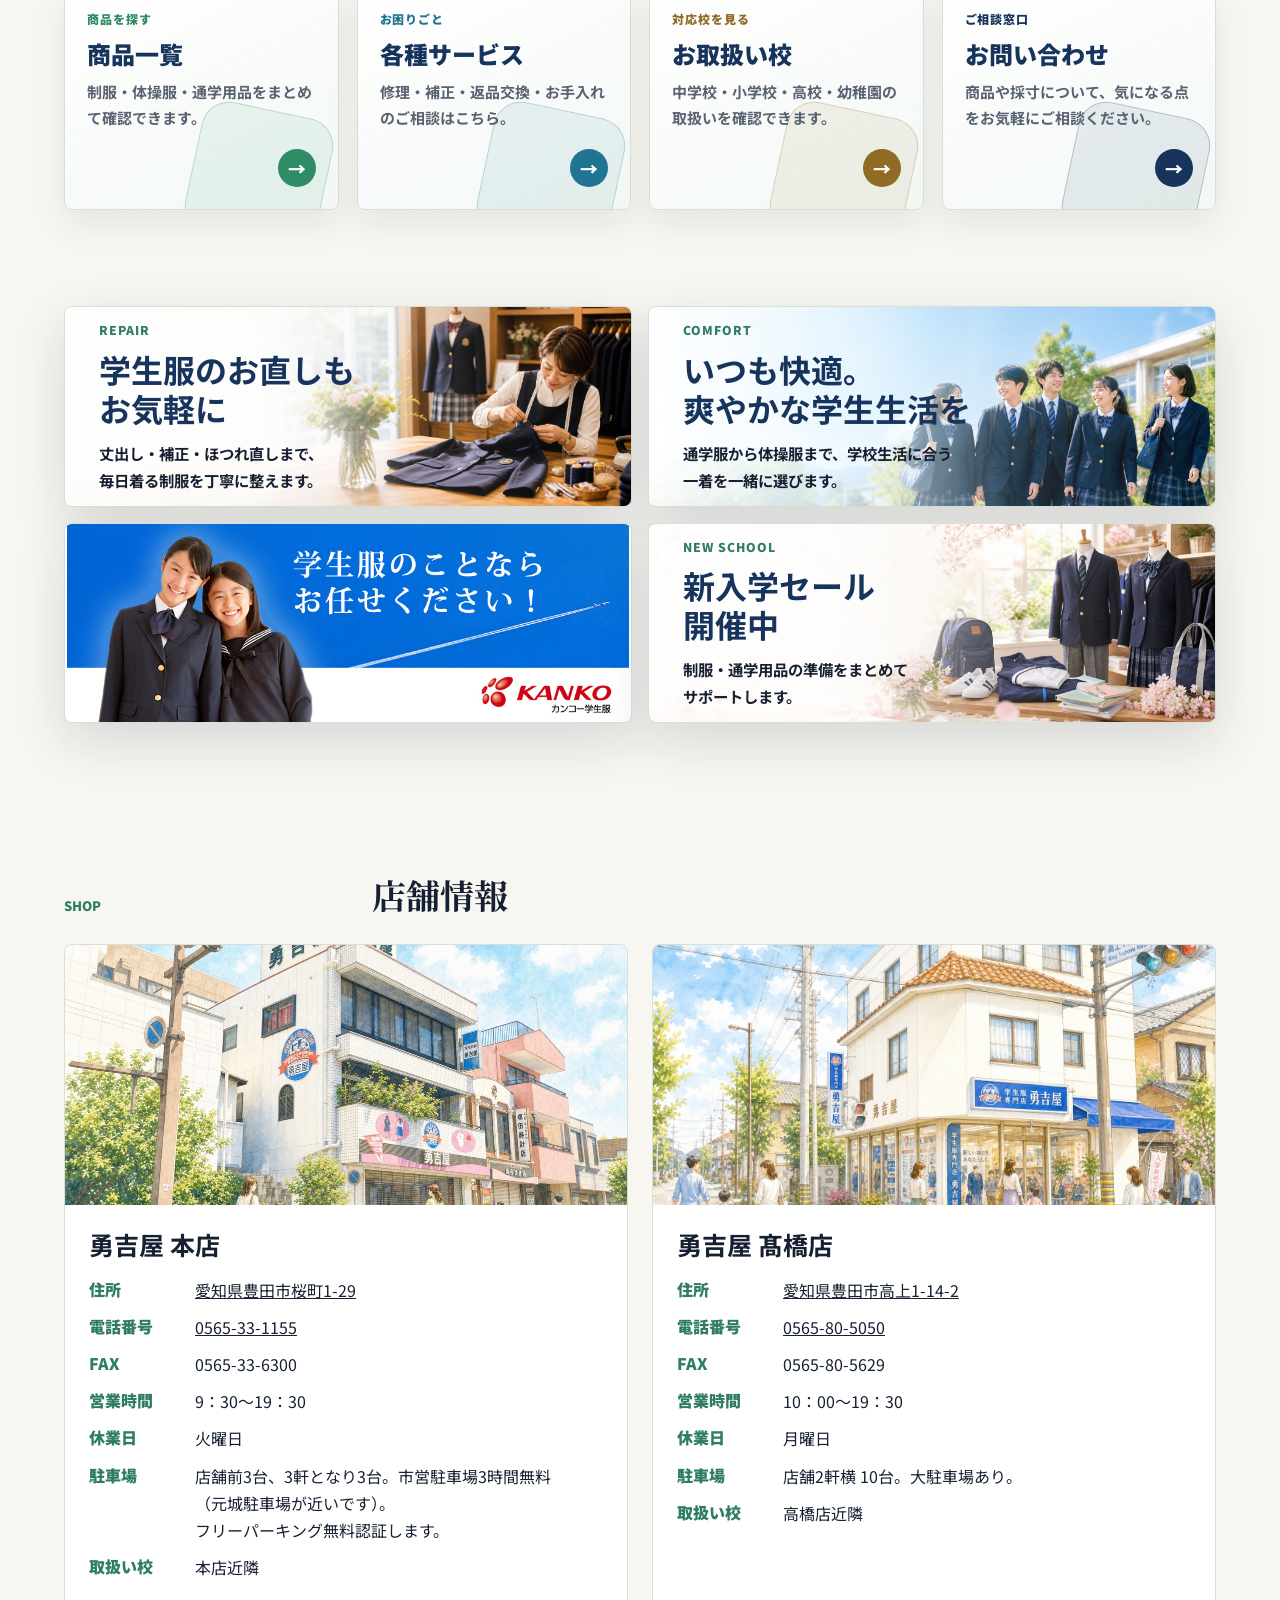
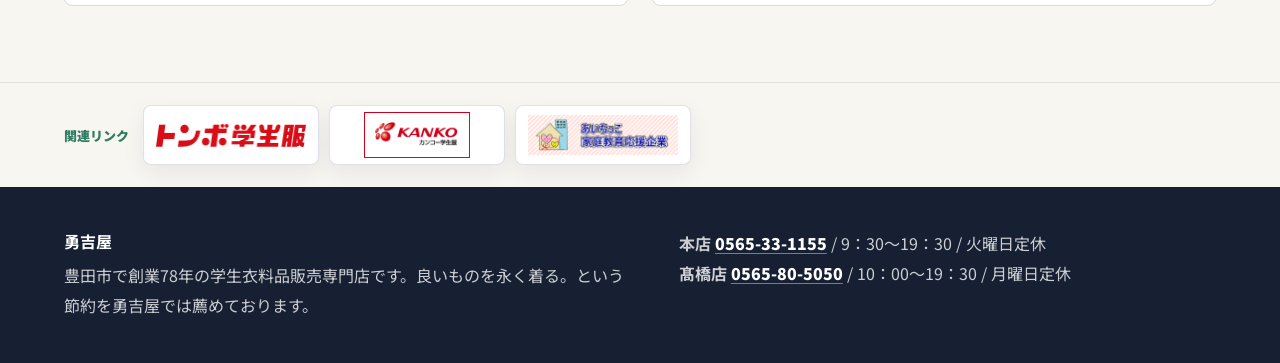
==== commit c02f6fb7: "Update main store illustration" ====
--- a/index.html
+++ b/index.html
@@ -309,7 +309,7 @@
 
   <div class="store-grid">
     <article class="store-card">
-          <picture class="store-card__image"><source media="(max-width: 640px)" srcset="assets/generated/store-illustration-main-mobile.jpg"><img src="assets/generated/store-illustration-main.jpg" alt="勇吉屋 本店の店舗イメージ"></picture>
+          <picture class="store-card__image"><source media="(max-width: 640px)" srcset="assets/generated/store-illustration-main-20260722-mobile.jpg"><img src="assets/generated/store-illustration-main-20260722.jpg" alt="現在の勇吉屋 本店外観を描いた明るい色鉛筆と水彩のデッサン"></picture>
           <div class="store-card__body">
             <h3>勇吉屋 本店</h3>
             <dl>
--- a/assets/css/styles.css
+++ b/assets/css/styles.css
@@ -1643,6 +1643,25 @@
   object-fit: contain;
 }
 
+.product-gallery__thumb {
+  display: grid;
+  place-items: center;
+  overflow: hidden;
+  aspect-ratio: 1;
+  min-width: 0;
+  padding: 8px;
+  border: 1px solid rgba(23, 52, 92, .12);
+  border-radius: 8px;
+  background: var(--white);
+  cursor: pointer;
+}
+
+.product-gallery__thumb img {
+  width: 100%;
+  height: 100%;
+  object-fit: contain;
+}
+
 .product-gallery--single .product-gallery__main {
   min-height: 420px;
 }
@@ -2035,6 +2054,26 @@
   border-color: rgba(23, 52, 92, .2);
   background: var(--white);
   color: var(--navy);
+}
+
+.product-item__meta {
+  display: flex;
+  flex-wrap: wrap;
+  gap: 12px;
+  align-items: center;
+  margin-top: 22px;
+}
+
+.product-item__stores {
+  color: var(--green);
+  font-size: 13px;
+  font-weight: 900;
+}
+
+.product-item__base-link {
+  min-height: 42px;
+  padding: 9px 14px;
+  font-size: 13px;
 }
 
 .dashboard-shell {
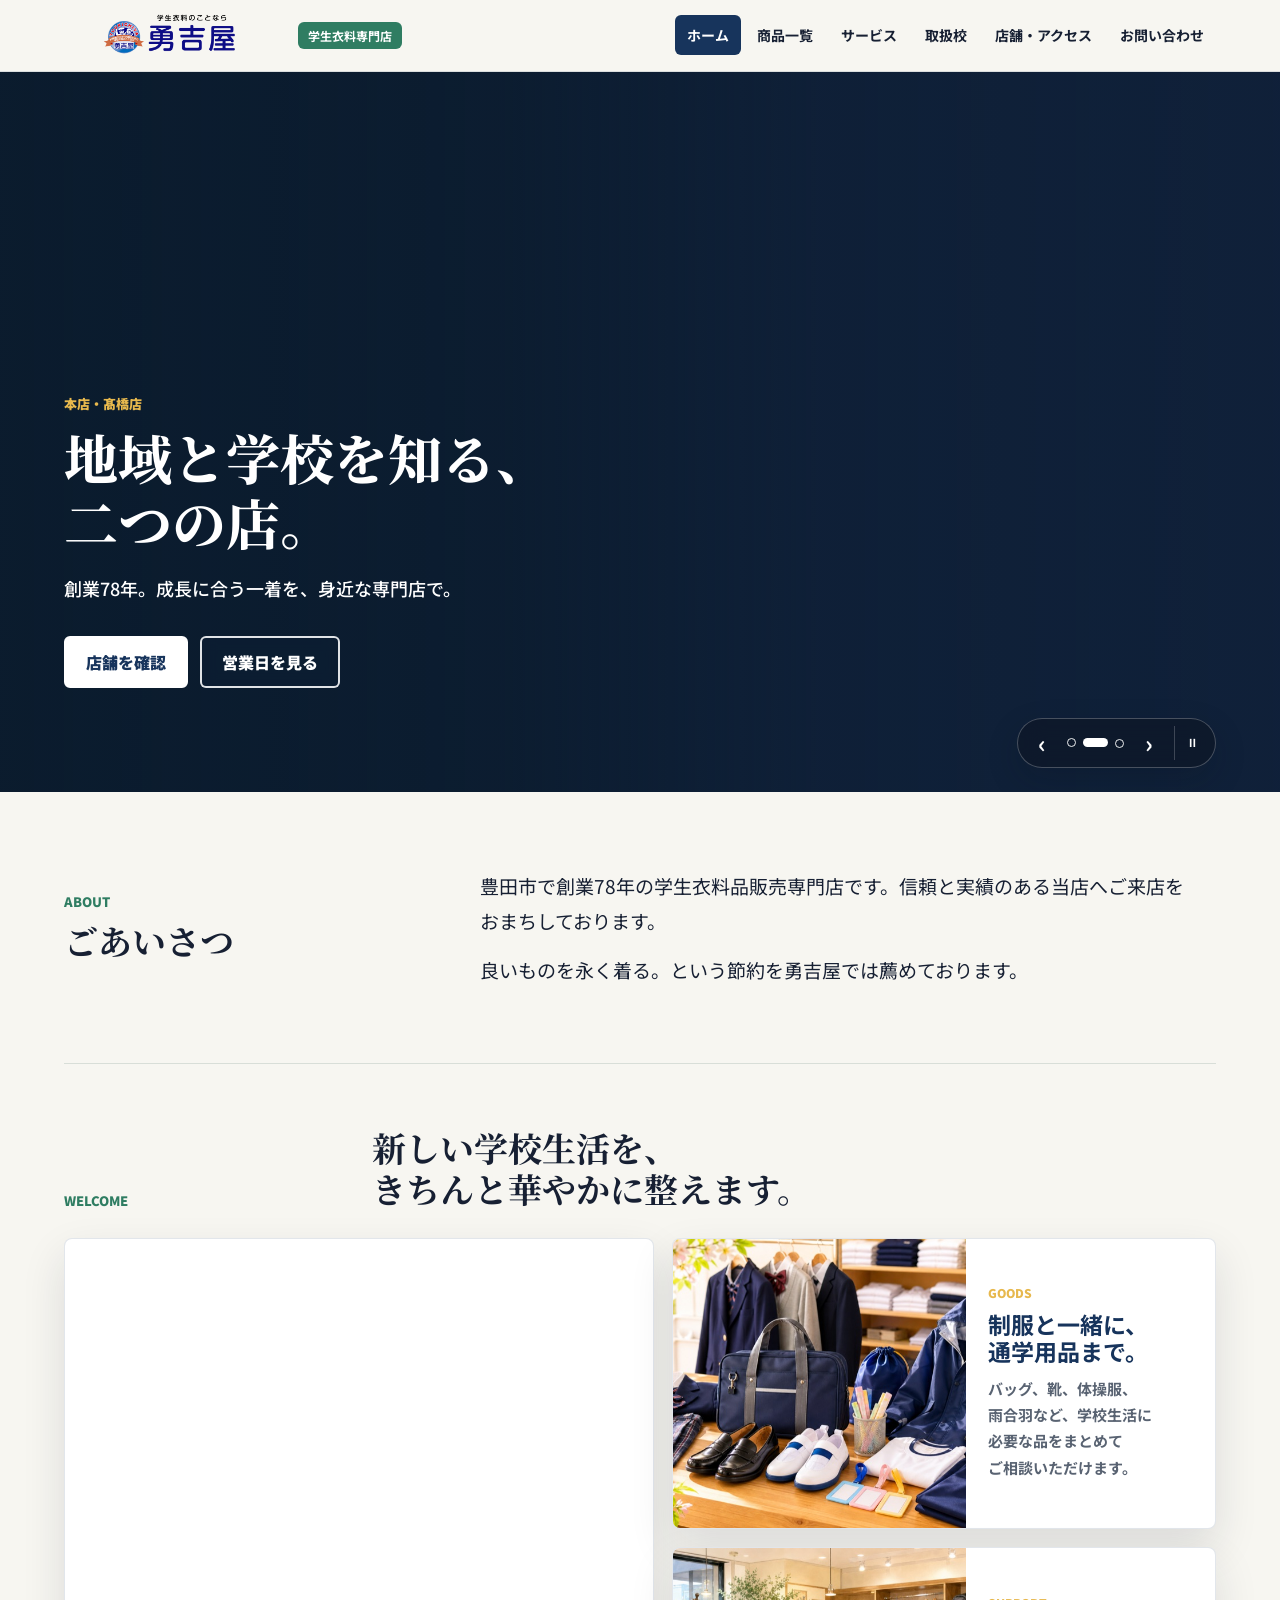
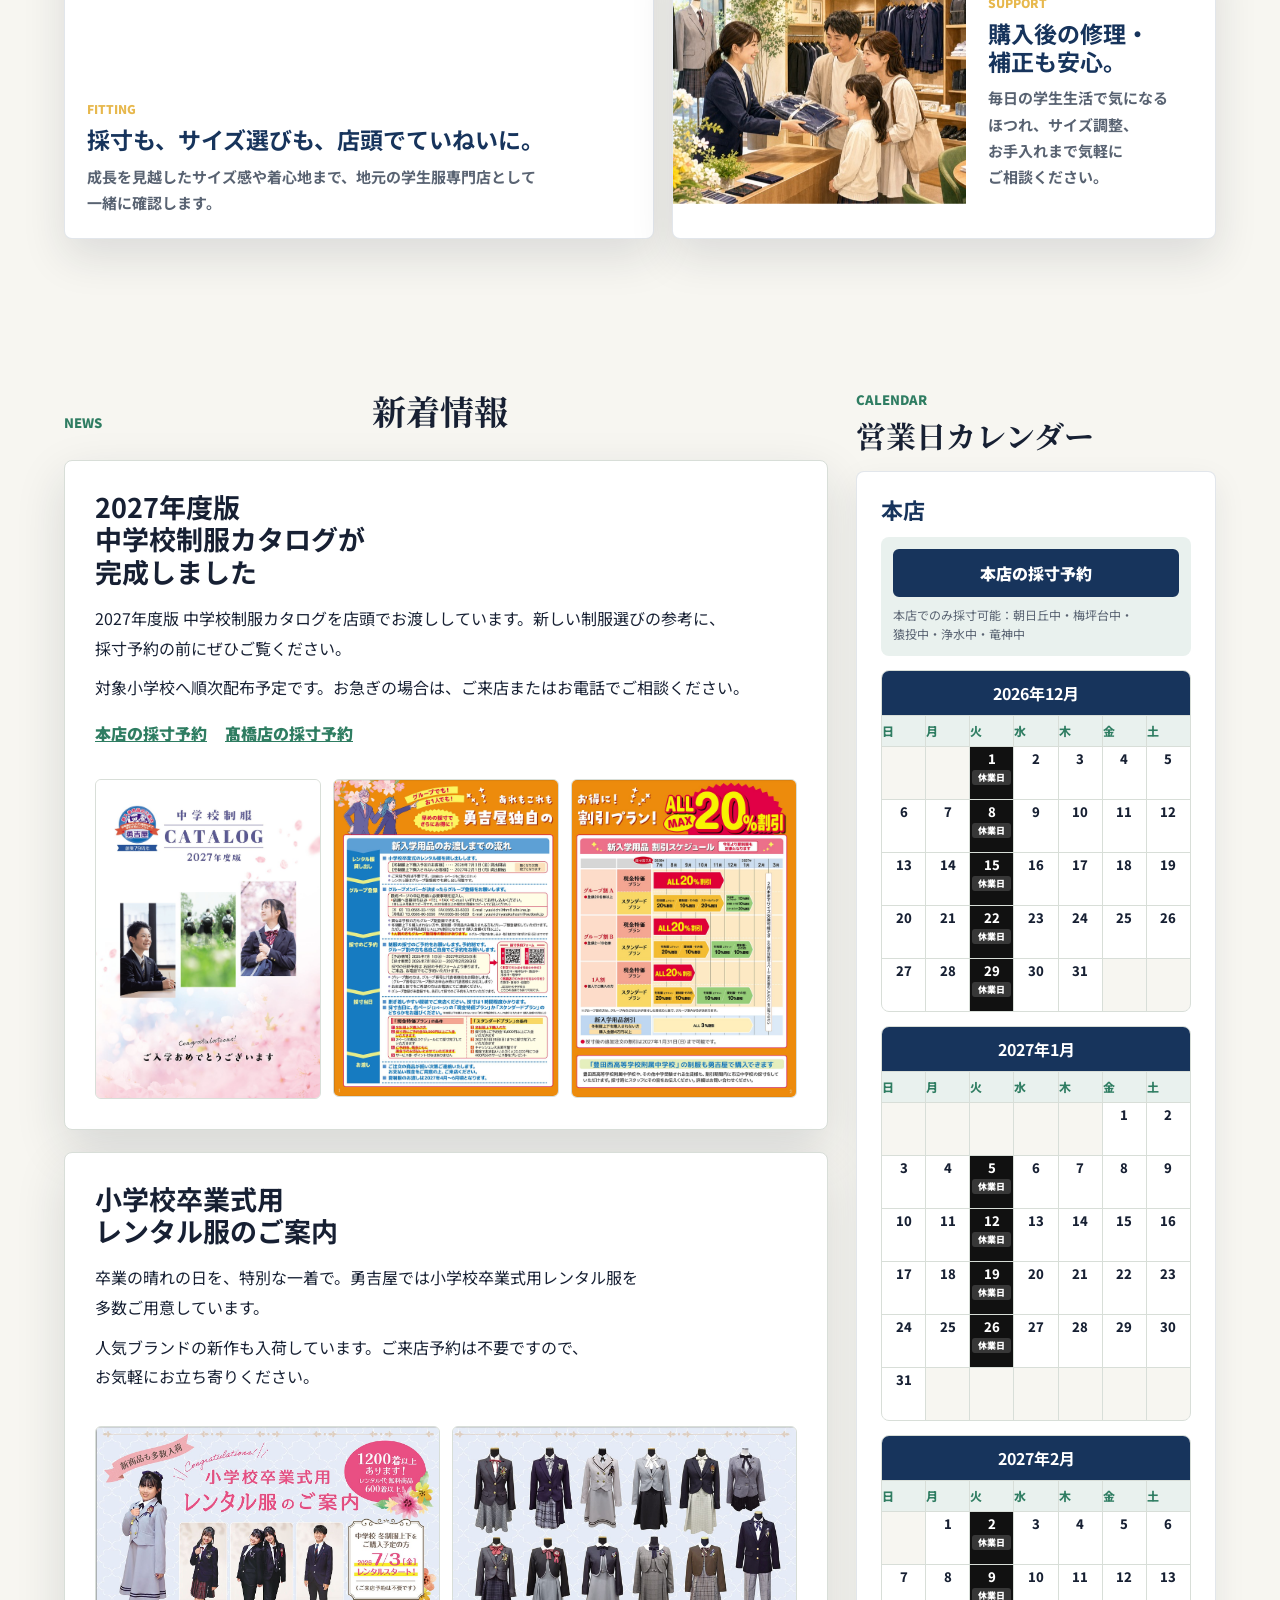
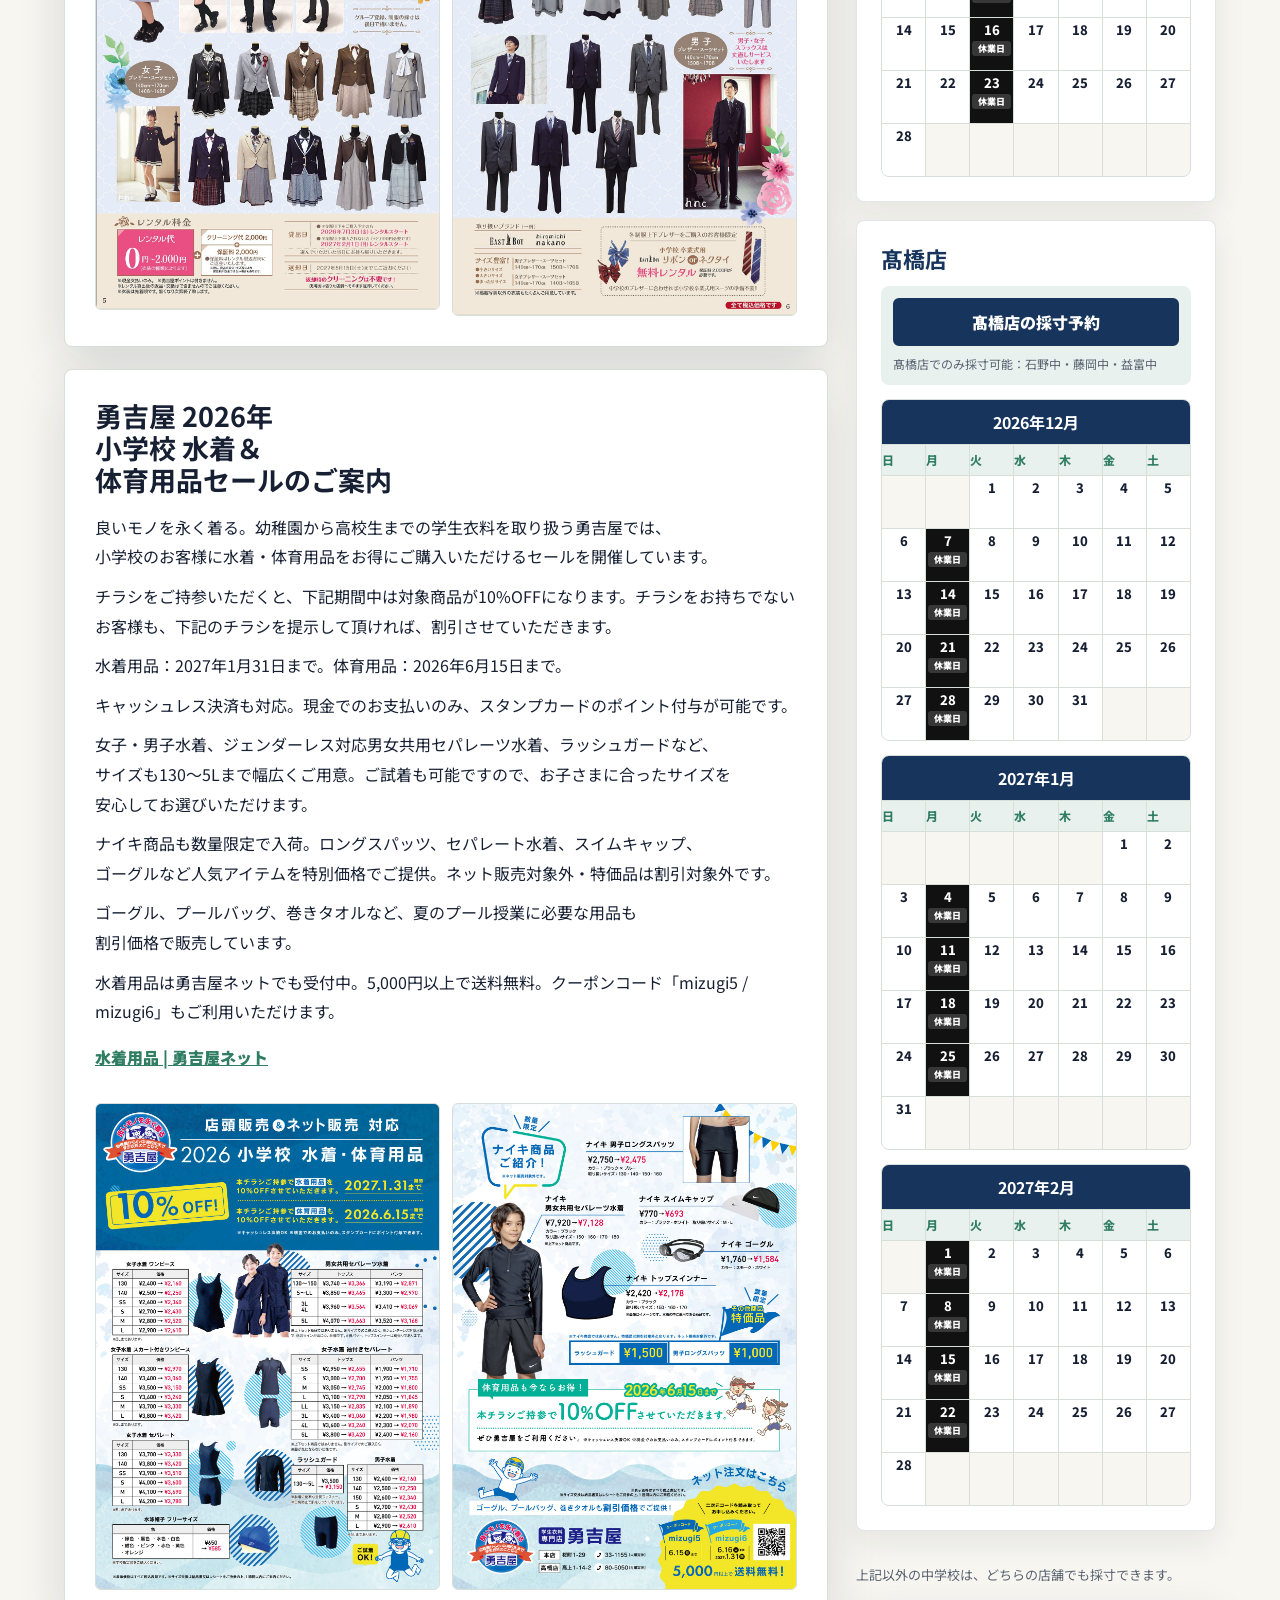
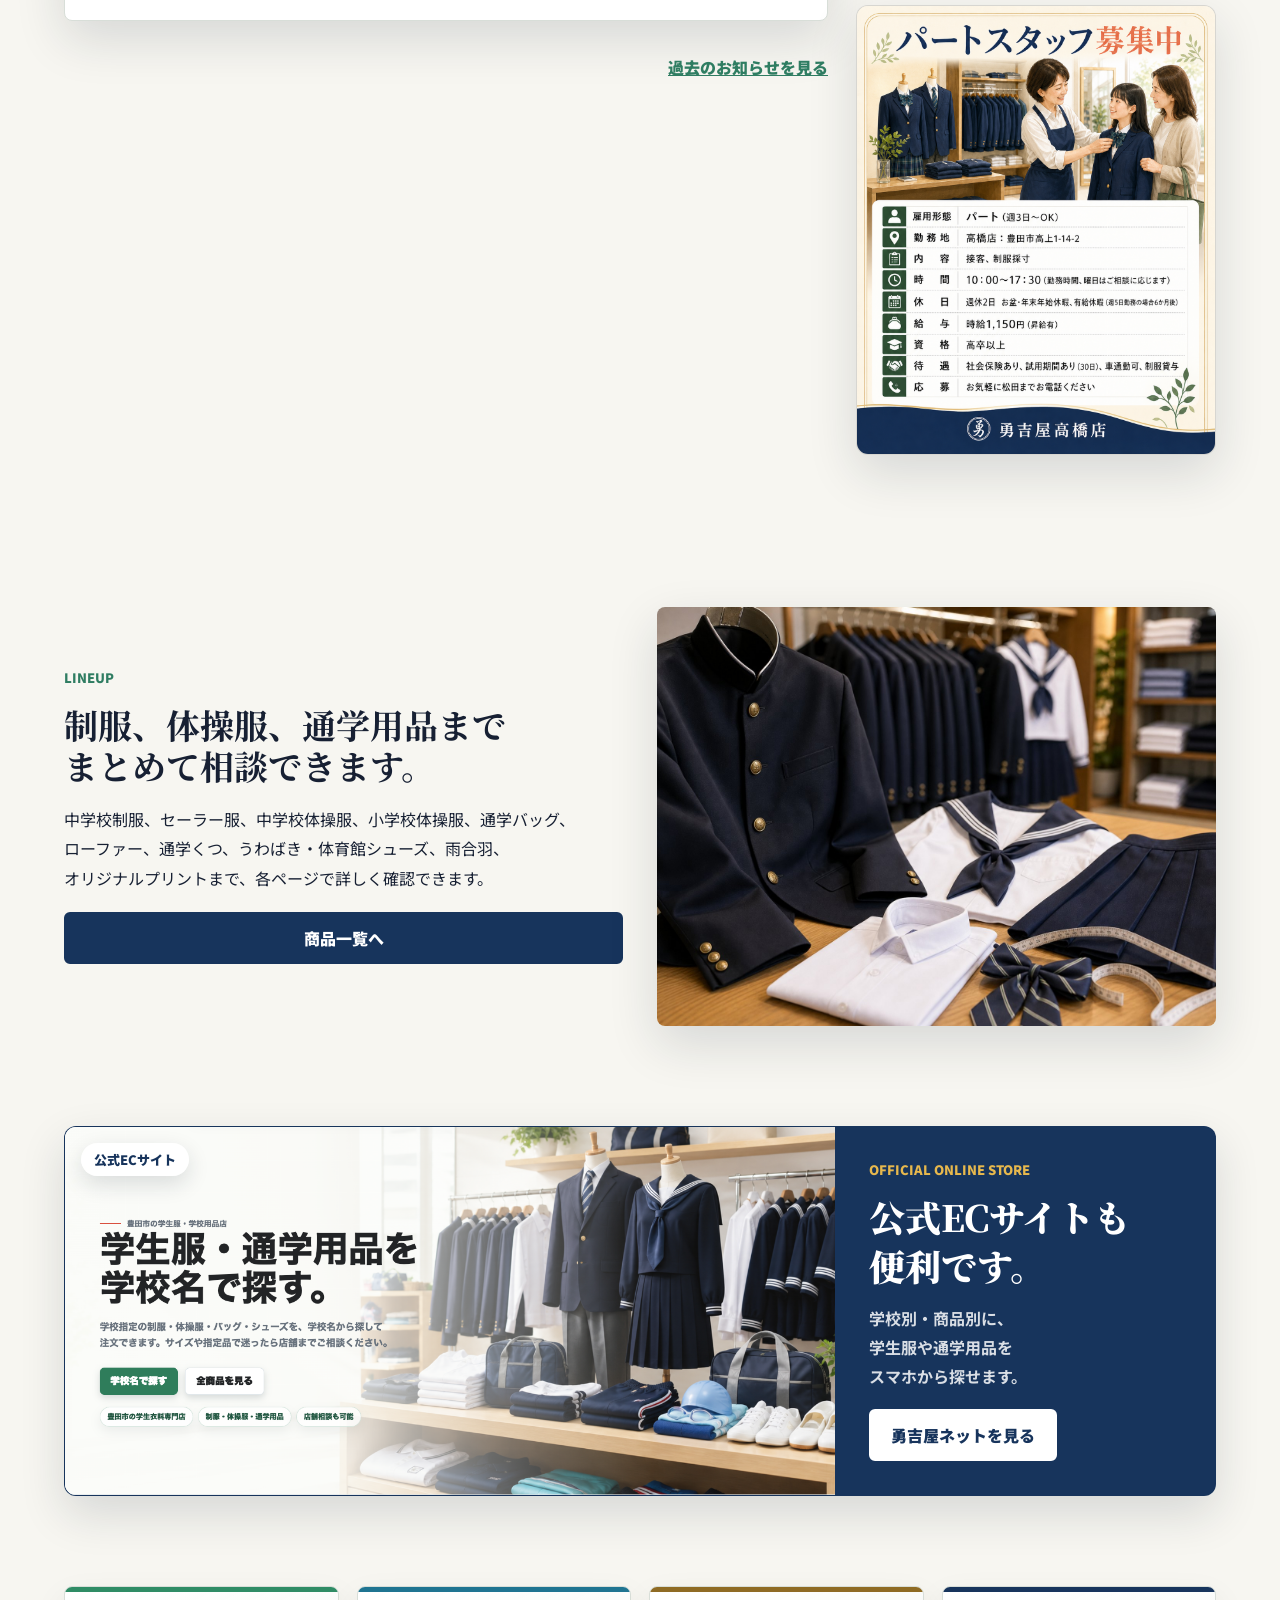
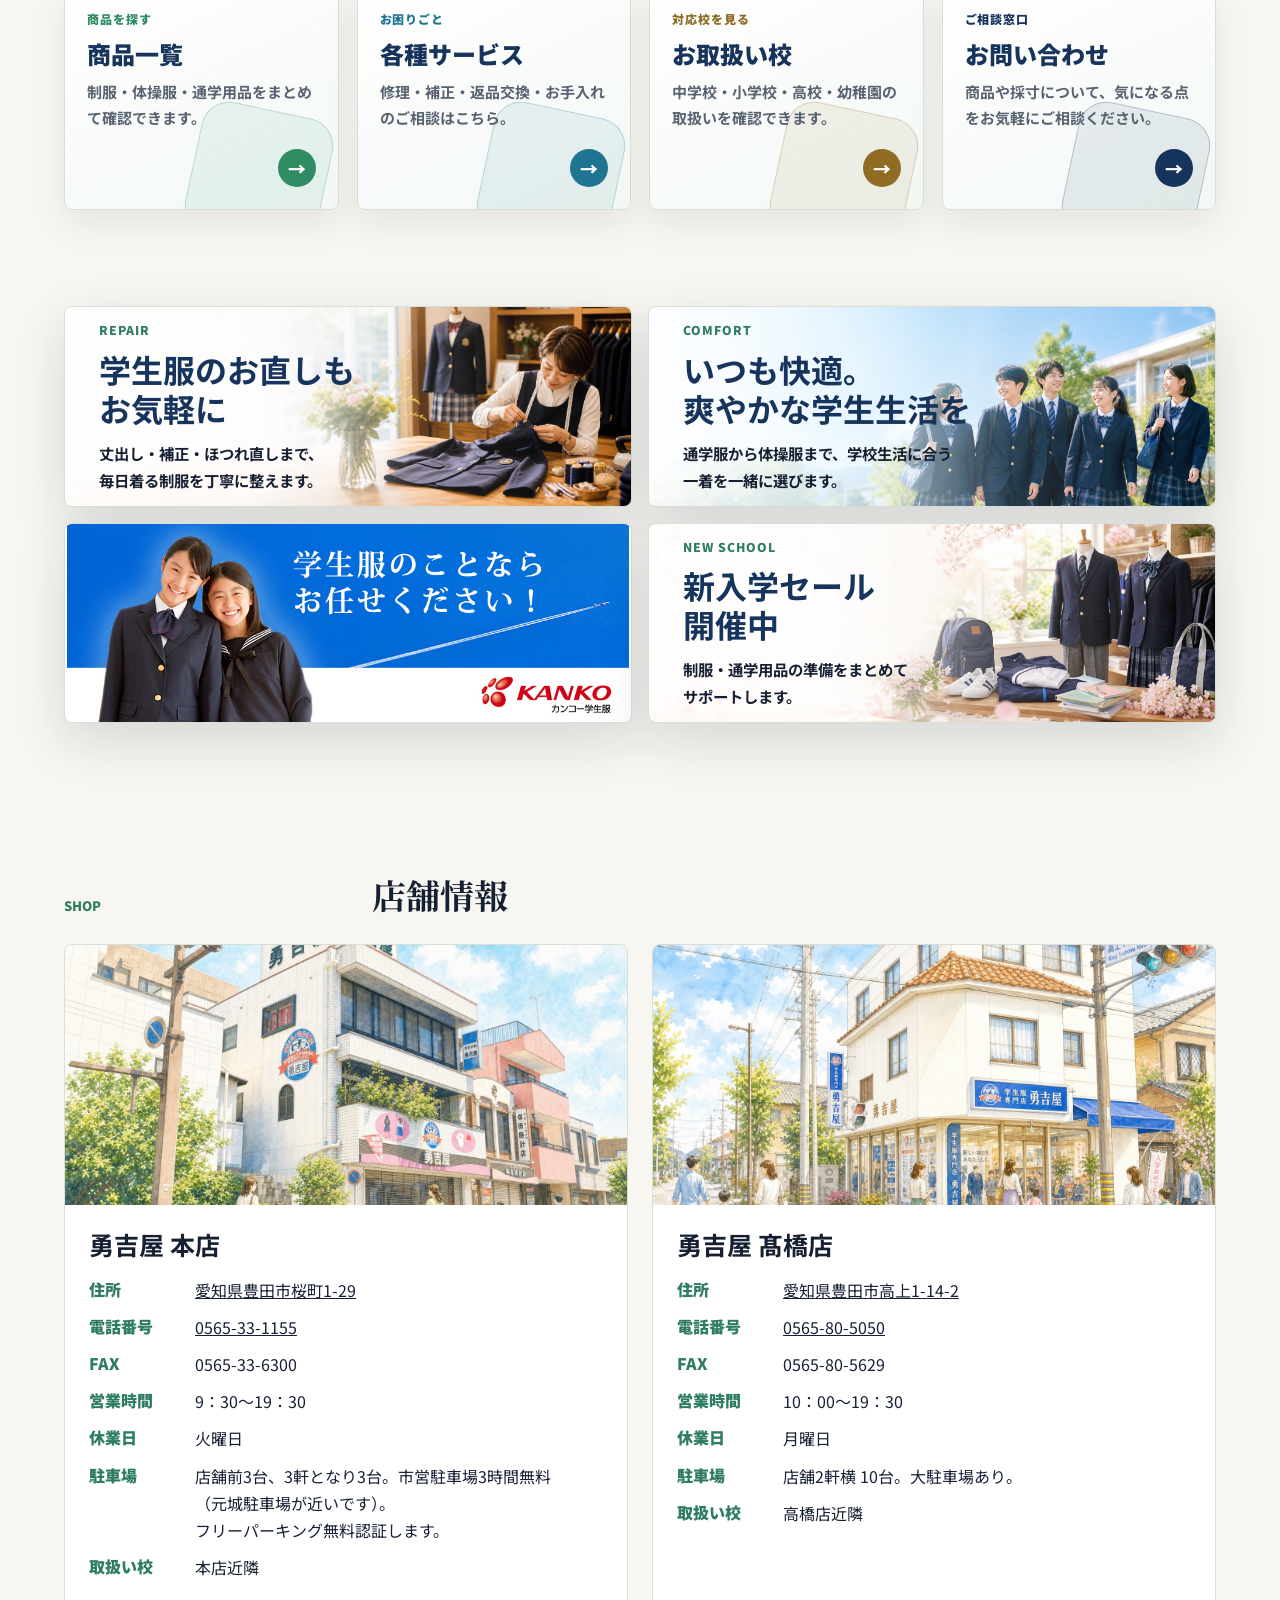
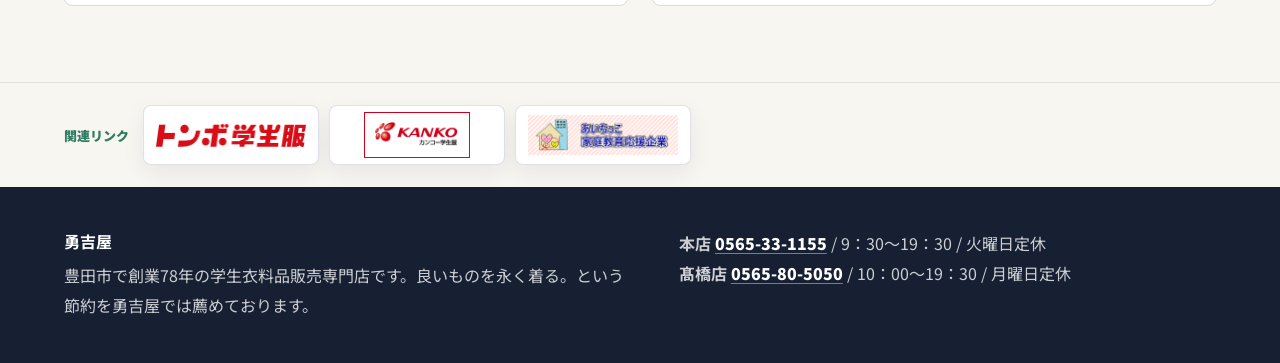
==== commit 2ef0725d: "Bust site calendar cache for client calendar cutover" ====
--- a/index.html
+++ b/index.html
@@ -360,7 +360,7 @@
       <p><b>本店</b> <a href="tel:0565331155">0565-33-1155</a> / 9：30～19：30 / 火曜日定休</p><p><b>髙橋店</b> <a href="tel:0565805050">0565-80-5050</a> / 10：00～19：30 / 月曜日定休</p>
     </div>
   </footer>
-  <script src="assets/js/site.js?v=hero-autoplay-calendar-dedup-1"></script>
+  <script src="assets/js/site.js?v=client-calendar-20260722"></script>
   <script src="assets/js/hp-news-feed.js?v=mobile-thumb-1"></script>
 </body>
 </html>
